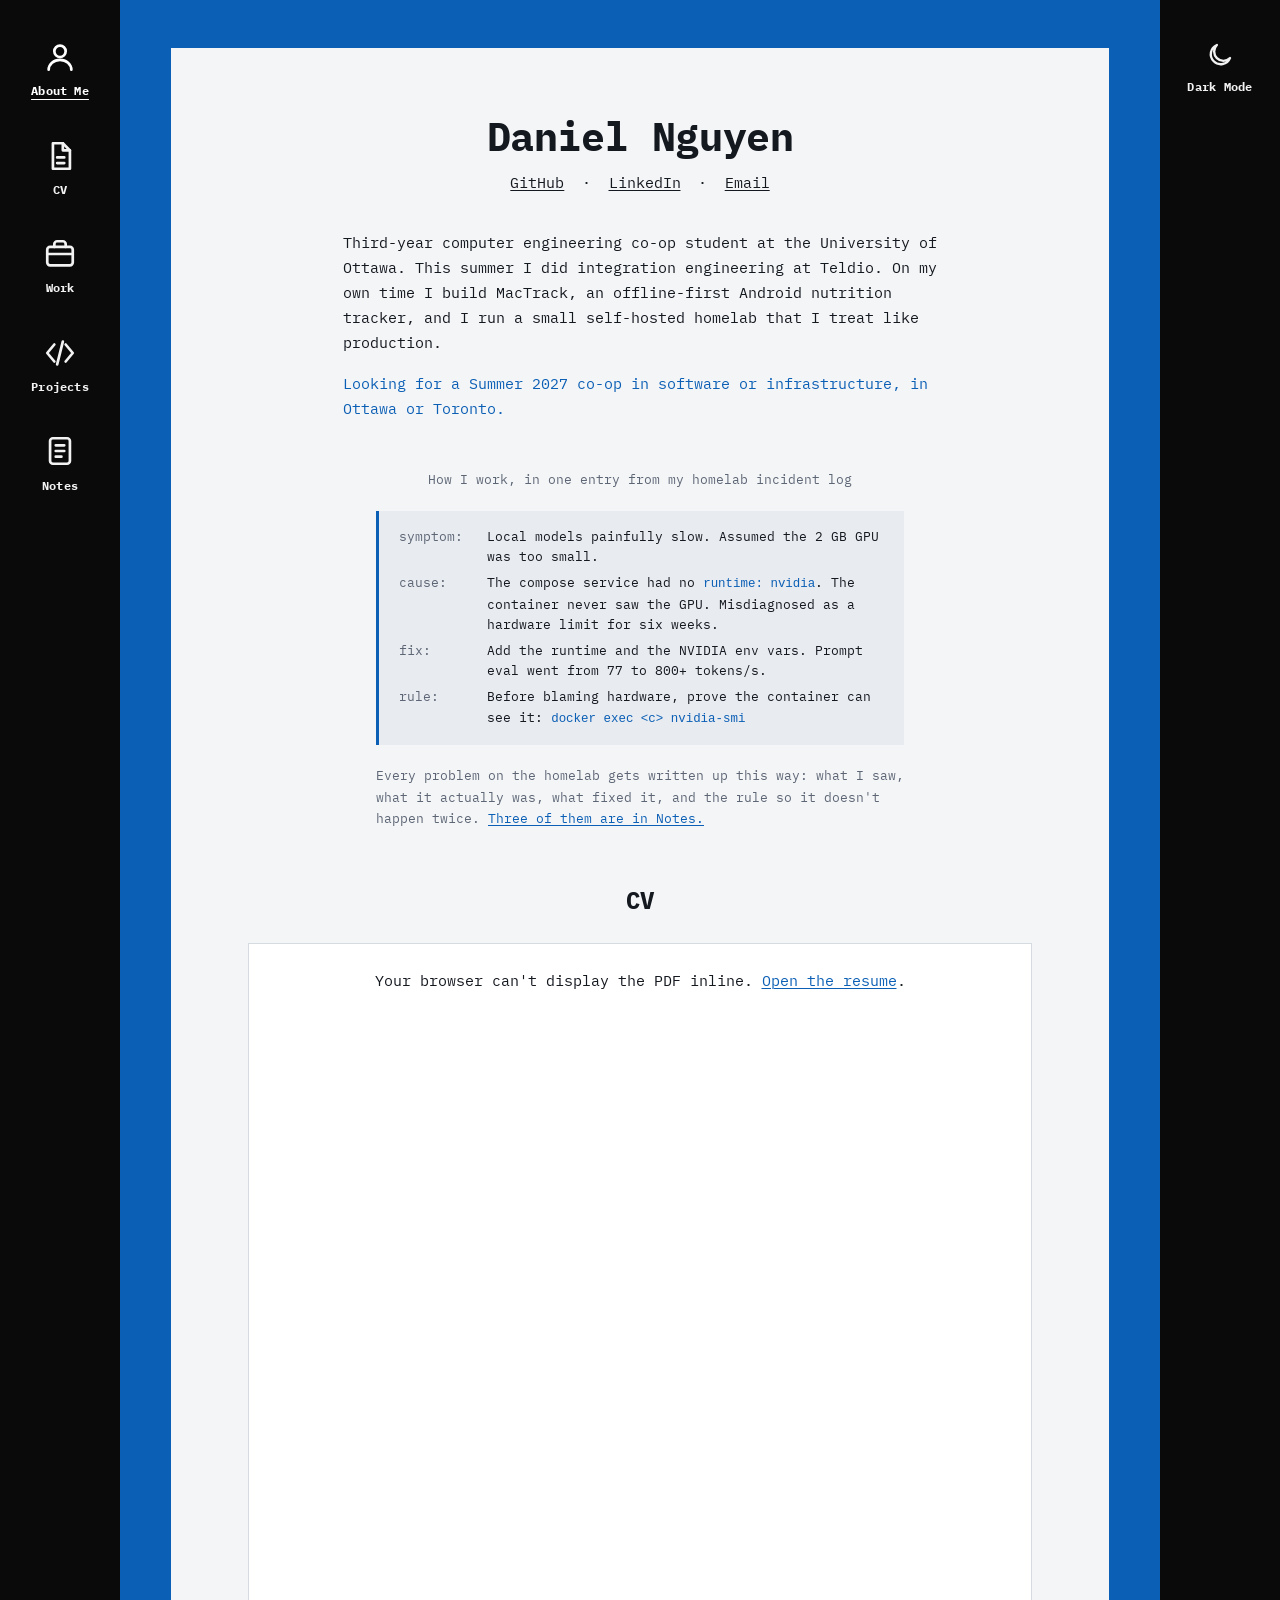
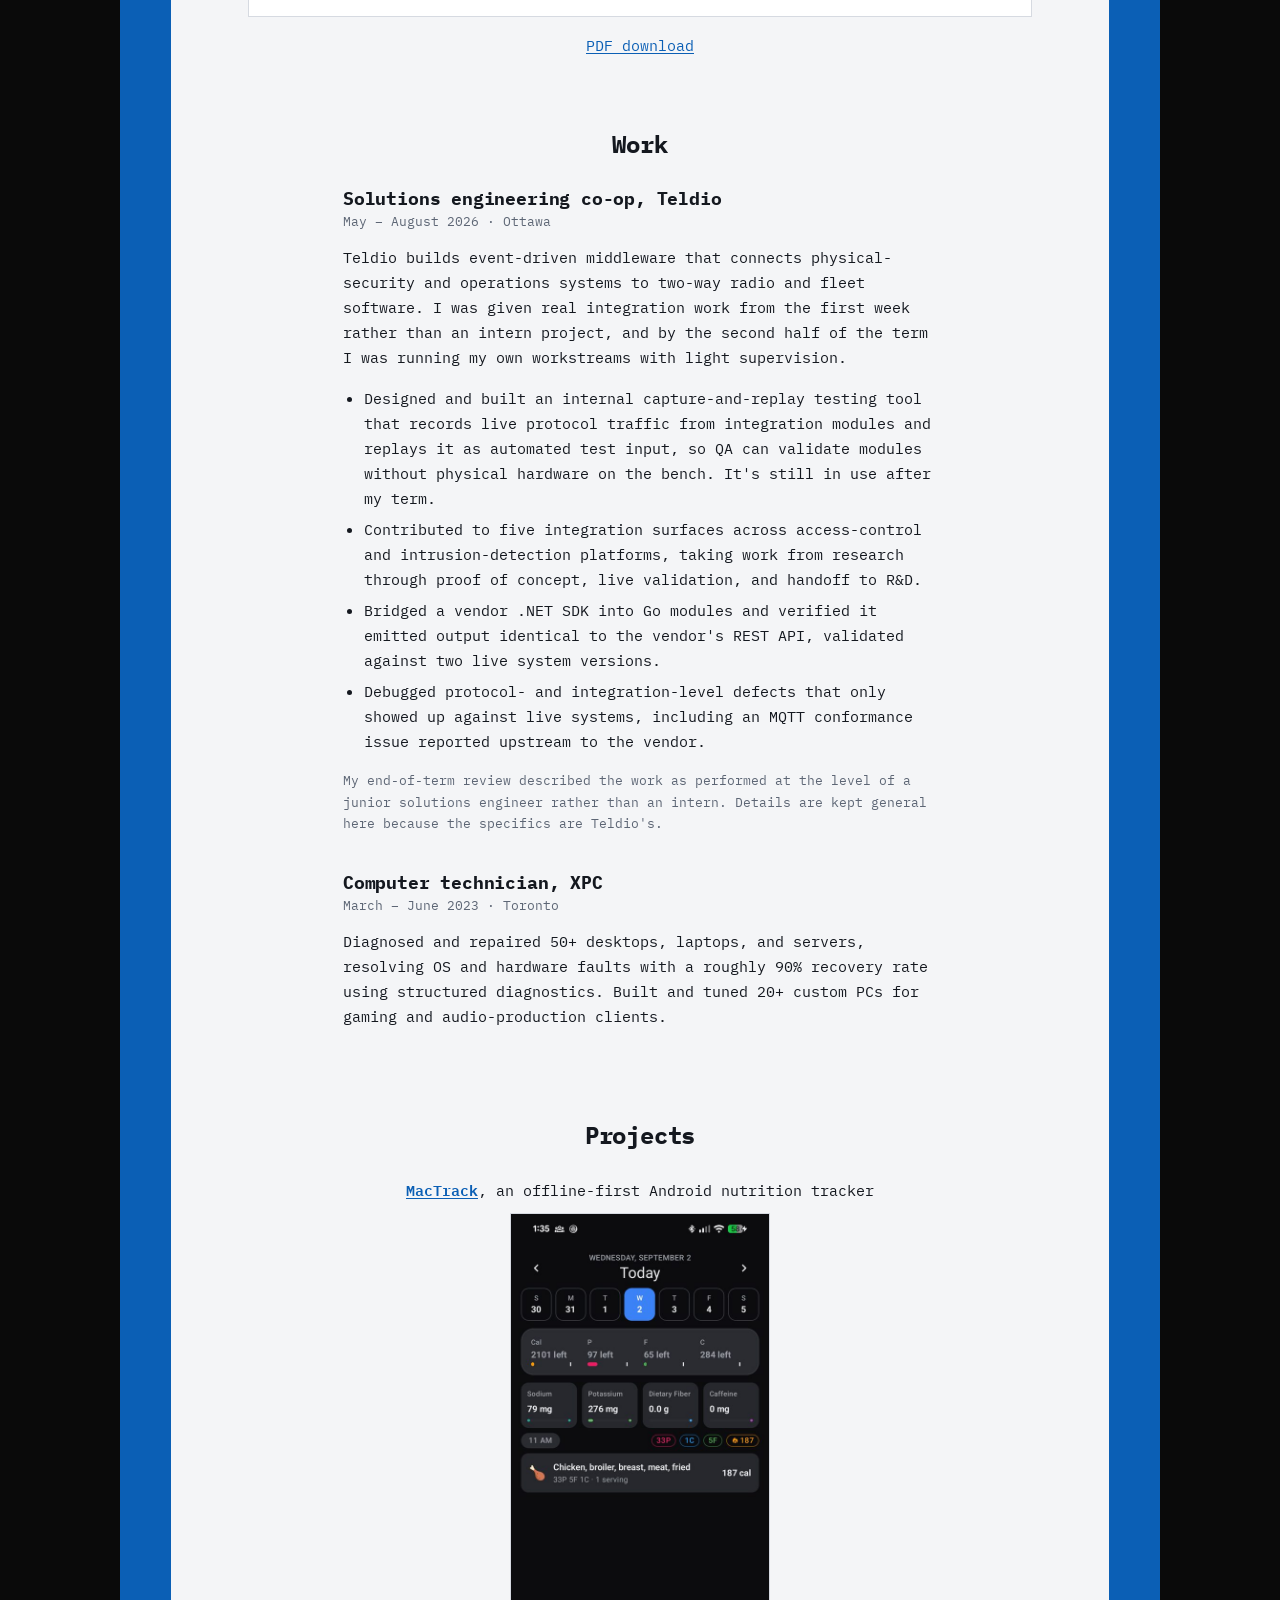
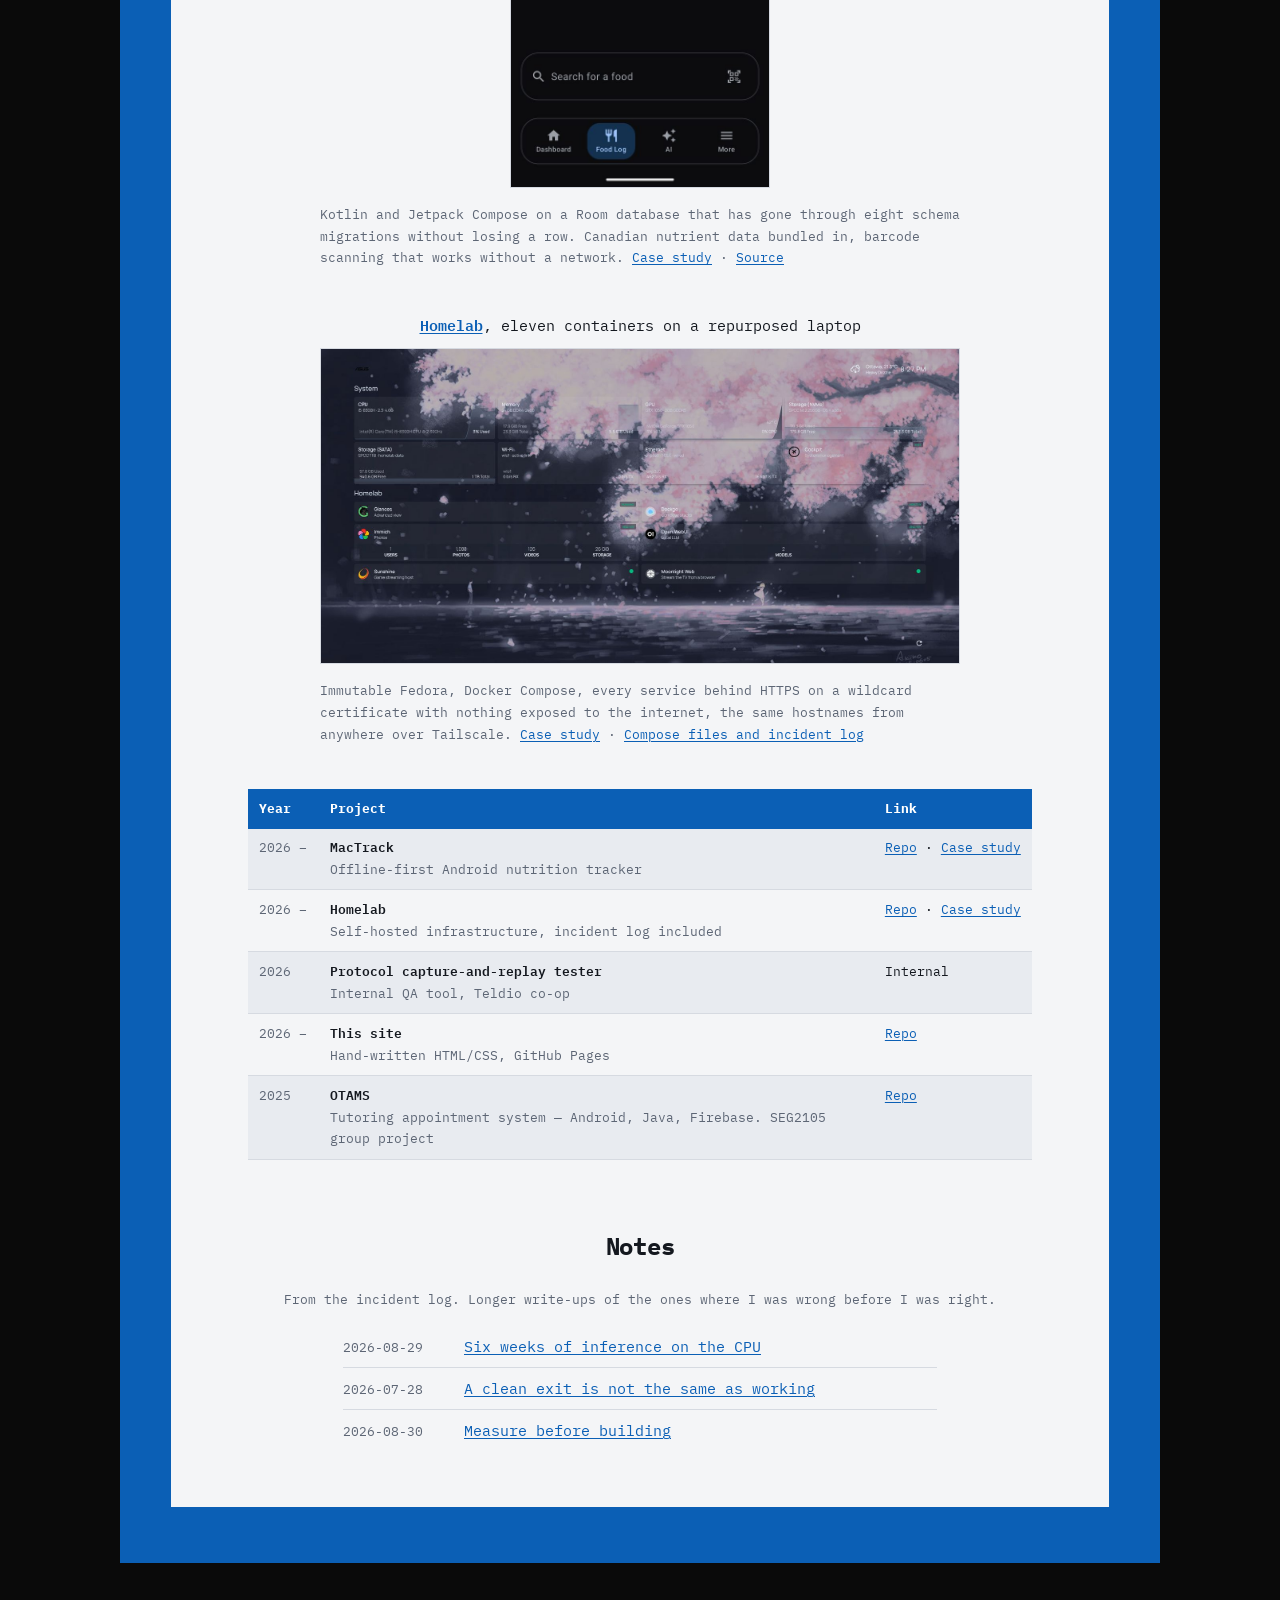
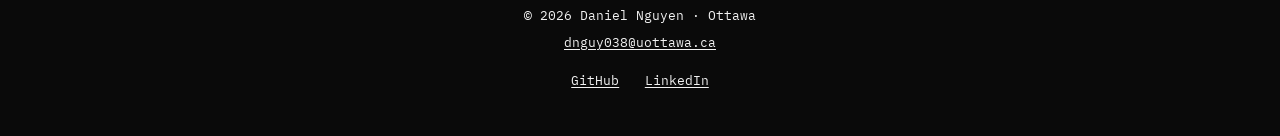
==== index.html @ 8d7d4f4d "Homelab screenshots: Glances, Moonlight Web, Open WebUI" ====
<!doctype html>
<html lang="en">
<head>
  <meta charset="utf-8">
  <meta name="viewport" content="width=device-width, initial-scale=1">
  <title>Daniel Nguyen</title>
  <meta name="description" content="Third-year computer engineering co-op student at the University of Ottawa. Integration engineering at Teldio, an offline-first Android app, and a homelab run like production.">
  <link rel="preconnect" href="https://fonts.googleapis.com">
  <link rel="preconnect" href="https://fonts.gstatic.com" crossorigin>
  <link href="https://fonts.googleapis.com/css2?family=IBM+Plex+Mono:wght@400;500;600;700&display=swap" rel="stylesheet">
  <script>(function(){try{var t=localStorage.getItem('theme');if(t)document.documentElement.setAttribute('data-theme',t);}catch(e){}})();</script>
  <link rel="icon" href="assets/favicon.svg" type="image/svg+xml">
  <link rel="stylesheet" href="assets/style.css">
</head>
<body>
<div class="shell">
  <aside class="side left">
    <div class="side-stick">
    <nav class="side-nav" aria-label="Primary">
      <a href="#top" aria-current="page"><svg viewBox="0 0 24 24" aria-hidden="true"><circle cx="12" cy="8" r="4"/><path d="M4 21c0-4 3.6-7 8-7s8 3 8 7"/></svg>About Me</a>
      <a href="#cv"><svg viewBox="0 0 24 24" aria-hidden="true"><path d="M7 3h7l5 5v13H7z"/><path d="M14 3v5h5"/><path d="M10 13h5M10 17h5"/></svg>CV</a>
      <a href="#work"><svg viewBox="0 0 24 24" aria-hidden="true"><rect x="3" y="7" width="18" height="13" rx="2"/><path d="M8 7V5a2 2 0 0 1 2-2h4a2 2 0 0 1 2 2v2"/><path d="M3 12h18"/></svg>Work</a>
      <a href="#projects"><svg viewBox="0 0 24 24" aria-hidden="true"><path d="M8 6 3 12l5 6"/><path d="m16 6 5 6-5 6"/><path d="M14 4l-4 16"/></svg>Projects</a>
      <a href="#notes"><svg viewBox="0 0 24 24" aria-hidden="true"><rect x="5" y="3" width="14" height="18" rx="2"/><path d="M9 8h6M9 12h6M9 16h4"/></svg>Notes</a>
    </nav>
    <button class="theme-toggle" type="button" aria-label="Toggle light or dark theme"><span class="when-light"><svg viewBox="0 0 24 24" aria-hidden="true"><path d="M20 14.5A8 8 0 1 1 9.5 4a6.5 6.5 0 0 0 10.5 10.5z"/></svg>Dark Mode</span><span class="when-dark"><svg viewBox="0 0 24 24" aria-hidden="true"><circle cx="12" cy="12" r="4"/><path d="M12 2v2M12 20v2M4.9 4.9l1.4 1.4M17.7 17.7l1.4 1.4M2 12h2M20 12h2M4.9 19.1l1.4-1.4M17.7 6.3l1.4-1.4"/></svg>Light Mode</span></button>
    </div>
  </aside>
  <div class="card-col">
    <main class="card">
      <section class="intro" id="top">
        <h1>Daniel Nguyen</h1>
        <p class="icons">
          <a href="https://github.com/Diraclol">GitHub</a> ·
          <a href="https://www.linkedin.com/in/junguyen21">LinkedIn</a> ·
          <a href="mailto:dnguy038@uottawa.ca">Email</a>
        </p>
        <p class="lede">Third-year computer engineering co-op student at the University of Ottawa. This summer I did integration engineering at Teldio. On my own time I build MacTrack, an offline-first Android nutrition tracker, and I run a small self-hosted homelab that I treat like production.</p>
        <p class="seeking">Looking for a Summer 2027 co-op in software or infrastructure, in Ottawa or Toronto.</p>
      </section>

      <section class="how-i-work" aria-labelledby="hiw">
        <p class="kicker" id="hiw">How I work, in one entry from my homelab incident log</p>
        <div class="record">
          <dl>
            <dt>symptom</dt>
            <dd>Local models painfully slow. Assumed the 2 GB GPU was too small.</dd>
            <dt>cause</dt>
            <dd>The compose service had no <code>runtime: nvidia</code>. The container never saw the GPU. Misdiagnosed as a hardware limit for six weeks.</dd>
            <dt>fix</dt>
            <dd>Add the runtime and the NVIDIA env vars. Prompt eval went from 77 to 800+ tokens/s.</dd>
            <dt>rule</dt>
            <dd>Before blaming hardware, prove the container can see it: <code>docker exec &lt;c&gt; nvidia-smi</code></dd>
          </dl>
        </div>
        <p class="record-caption">Every problem on the homelab gets written up this way: what I saw, what it actually was, what fixed it, and the rule so it doesn't happen twice. <a href="#notes">Three of them are in Notes.</a></p>
      </section>

      <section class="section" id="cv">
        <h2>CV</h2>
        <div class="cv-embed">
          <object data="assets/DanielNguyenResume.pdf#toolbar=0&amp;navpanes=0&amp;pagemode=none&amp;view=FitH" type="application/pdf">
            <p style="padding:1.5rem;text-align:center">Your browser can't display the PDF inline. <a href="assets/DanielNguyenResume.pdf">Open the resume</a>.</p>
          </object>
        </div>
        <p class="cv-download"><a href="assets/DanielNguyenResume.pdf" download>PDF download</a></p>
      </section>

      <section class="section" id="work">
        <h2>Work</h2>

        <article class="entry">
          <h3>Solutions engineering co-op, Teldio</h3>
          <p class="meta">May – August 2026 · Ottawa</p>
          <p>Teldio builds event-driven middleware that connects physical-security and operations systems to two-way radio and fleet software. I was given real integration work from the first week rather than an intern project, and by the second half of the term I was running my own workstreams with light supervision.</p>
          <ul>
            <li>Designed and built an internal capture-and-replay testing tool that records live protocol traffic from integration modules and replays it as automated test input, so QA can validate modules without physical hardware on the bench. It's still in use after my term.</li>
            <li>Contributed to five integration surfaces across access-control and intrusion-detection platforms, taking work from research through proof of concept, live validation, and handoff to R&amp;D.</li>
            <li>Bridged a vendor .NET SDK into Go modules and verified it emitted output identical to the vendor's REST API, validated against two live system versions.</li>
            <li>Debugged protocol- and integration-level defects that only showed up against live systems, including an MQTT conformance issue reported upstream to the vendor.</li>
          </ul>
          <p class="aside">My end-of-term review described the work as performed at the level of a junior solutions engineer rather than an intern. Details are kept general here because the specifics are Teldio's.</p>
        </article>

        <article class="entry">
          <h3>Computer technician, XPC</h3>
          <p class="meta">March – June 2023 · Toronto</p>
          <p>Diagnosed and repaired 50+ desktops, laptops, and servers, resolving OS and hardware faults with a roughly 90% recovery rate using structured diagnostics. Built and tuned 20+ custom PCs for gaming and audio-production clients.</p>
        </article>
      </section>

      <section class="section" id="projects">
        <h2>Projects</h2>

        <div class="showcase">
          <p class="cap"><a href="mactrack.html">MacTrack</a>, an offline-first Android nutrition tracker</p>
          <img src="assets/img/mactrack-foodlog.jpg" width="540" height="1200" style="max-width:260px" alt="MacTrack food log screen showing the week strip, remaining macros, and a logged chicken entry">
          <p class="blurb">Kotlin and Jetpack Compose on a Room database that has gone through eight schema migrations without losing a row. Canadian nutrient data bundled in, barcode scanning that works without a network. <a href="mactrack.html">Case study</a> · <a href="https://github.com/Diraclol/MacTrack">Source</a></p>
        </div>

        <div class="showcase">
          <p class="cap"><a href="homelab.html">Homelab</a>, eleven containers on a repurposed laptop</p>
          <img src="assets/img/homelab-dashboard.jpg" width="1600" height="789" alt="Homelab dashboard showing CPU, memory, GPU and storage panels above the running services">
          <p class="blurb">Immutable Fedora, Docker Compose, every service behind HTTPS on a wildcard certificate with nothing exposed to the internet, the same hostnames from anywhere over Tailscale. <a href="homelab.html">Case study</a> · <a href="https://github.com/Diraclol/Homelab">Compose files and incident log</a></p>
        </div>

        <table class="all-projects">
          <thead><tr><th>Year</th><th>Project</th><th>Link</th></tr></thead>
          <tbody>
            <tr><td>2026 –</td><td><strong>MacTrack</strong> Offline-first Android nutrition tracker</td><td><a href="https://github.com/Diraclol/MacTrack">Repo</a> · <a href="mactrack.html">Case study</a></td></tr>
            <tr><td>2026 –</td><td><strong>Homelab</strong> Self-hosted infrastructure, incident log included</td><td><a href="https://github.com/Diraclol/Homelab">Repo</a> · <a href="homelab.html">Case study</a></td></tr>
            <tr><td>2026</td><td><strong>Protocol capture-and-replay tester</strong> Internal QA tool, Teldio co-op</td><td>Internal</td></tr>
            <tr><td>2026 –</td><td><strong>This site</strong> Hand-written HTML/CSS, GitHub Pages</td><td><a href="https://github.com/Diraclol/Diraclol.github.io">Repo</a></td></tr>
            <tr><td>2025</td><td><strong>OTAMS</strong> Tutoring appointment system — Android, Java, Firebase. SEG2105 group project</td><td><a href="https://github.com/uOttawaSEG/project-group-33">Repo</a></td></tr>
          </tbody>
        </table>
      </section>

      <section class="section" id="notes">
        <h2>Notes</h2>
        <p class="center">From the incident log. Longer write-ups of the ones where I was wrong before I was right.</p>
        <ul class="list">
          <li><span class="when">2026-08-29</span> <a href="notes.html#gpu">Six weeks of inference on the CPU</a></li>
          <li><span class="when">2026-07-28</span> <a href="notes.html#exit-zero">A clean exit is not the same as working</a></li>
          <li><span class="when">2026-08-30</span> <a href="notes.html#measure">Measure before building</a></li>
        </ul>
      </section>

    </main>
  </div>
  <aside class="side right">
    <div class="side-stick">
    <button class="theme-toggle" type="button" aria-label="Toggle light or dark theme"><span class="when-light"><svg viewBox="0 0 24 24" aria-hidden="true"><path d="M20 14.5A8 8 0 1 1 9.5 4a6.5 6.5 0 0 0 10.5 10.5z"/></svg>Dark Mode</span><span class="when-dark"><svg viewBox="0 0 24 24" aria-hidden="true"><circle cx="12" cy="12" r="4"/><path d="M12 2v2M12 20v2M4.9 4.9l1.4 1.4M17.7 17.7l1.4 1.4M2 12h2M20 12h2M4.9 19.1l1.4-1.4M17.7 6.3l1.4-1.4"/></svg>Light Mode</span></button>
    </div>
  </aside>
  <footer class="site-footer">
    <div>© 2026 Daniel Nguyen · Ottawa</div>
    <div><a href="mailto:dnguy038@uottawa.ca">dnguy038@uottawa.ca</a></div>
    <div class="icons">
      <a href="https://github.com/Diraclol">GitHub</a>
      <a href="https://www.linkedin.com/in/junguyen21">LinkedIn</a>
    </div>
  </footer>
</div>
<script src="assets/theme.js"></script>
</body>
</html>
---- assets/style.css ----
/* ------------------------------------------------------------------
   danielnguyen — portfolio
   Look: a light content card on a bold page colour, black sidebars,
   monospace type throughout, centered section headings.
   Tokens first. Change --frame to recolour the whole page.
   ------------------------------------------------------------------ */

:root {
  --frame: #0b5fb5;          /* the page colour behind the card (MacTrack cobalt) */
  --side: #0a0a0a;           /* sidebars + footer */
  --side-ink: #f2f2f2;
  --paper: #f4f5f7;          /* the card */
  --ink: #14181f;
  --muted: #5d6675;
  --rule: #d6dae1;
  --well: #e8ebf0;
  --link: #0b5fb5;
  --link-ink: #08488a;
  --ok: #1e9a5f;

  --mono: "IBM Plex Mono", ui-monospace, "SF Mono", Menlo, Consolas, monospace;

  --t-0: 0.95rem;            /* 15.2px body — mono reads best a touch smaller */
  --t-1: 1.15rem;
  --t-2: 1.5rem;
  --t-3: 1.95rem;
  --t-4: 2.5rem;
  --t-s: 0.82rem;

  --measure: 66ch;
  --side-w: 7.5rem;
  --card-w: 64rem;
}

:root[data-theme="dark"] {
  --paper: #13171e;
  --ink: #e7eaf0;
  --muted: #98a2b3;
  --rule: #2a313d;
  --well: #1b2029;
  --link: #7fb8f0;
  --link-ink: #a9d0f7;
  --frame: #083f78;
}

@media (prefers-color-scheme: dark) {
  :root:not([data-theme="light"]) {
    --paper: #13171e;
    --ink: #e7eaf0;
    --muted: #98a2b3;
    --rule: #2a313d;
    --well: #1b2029;
    --link: #7fb8f0;
    --link-ink: #a9d0f7;
    --frame: #083f78;
  }
}

/* ---- base ---------------------------------------------------------- */

*, *::before, *::after { box-sizing: border-box; }

html { -webkit-text-size-adjust: 100%; }

body {
  margin: 0;
  background: var(--frame);
  color: var(--ink);
  font-family: var(--mono);
  font-size: var(--t-0);
  line-height: 1.65;
  font-feature-settings: "kern" 1, "liga" 0;
}

img { display: block; max-width: 100%; height: auto; }

a { color: var(--link); text-decoration: underline; text-decoration-thickness: 1px; text-underline-offset: 0.16em; }
a:hover { color: var(--link-ink); }

:focus-visible { outline: 2px solid var(--link); outline-offset: 3px; }

h1, h2, h3 { font-weight: 700; line-height: 1.2; letter-spacing: -0.01em; margin: 0; }
h1 { font-size: var(--t-4); }
h2 { font-size: var(--t-2); text-align: center; }
h3 { font-size: var(--t-1); }

p, ul, ol { margin: 0 0 1rem; }
ul, ol { padding-left: 1.3rem; }
li + li { margin-top: 0.35rem; }

code { background: var(--well); padding: 0.05em 0.3em; border-radius: 3px; font-size: 0.95em; }
strong { font-weight: 600; }
small { font-size: var(--t-s); }
.muted { color: var(--muted); }

/* ---- shell: sidebar | card | sidebar ------------------------------- */

.shell {
  display: grid;
  grid-template-columns: var(--side-w) minmax(0, 1fr) var(--side-w);
  min-height: 100vh;
}

.side {
  background: var(--side);
  color: var(--side-ink);
  min-width: 0;
}

.side-stick {
  position: sticky;
  top: 0;
  display: flex;
  flex-direction: column;
  align-items: center;
  padding: 2.5rem 0.5rem;
  gap: 2.4rem;
}

.side-nav { display: flex; flex-direction: column; align-items: center; gap: 2.4rem; }

.side-nav a {
  color: var(--side-ink);
  text-decoration: none;
  display: flex;
  flex-direction: column;
  align-items: center;
  gap: 0.45rem;
  font-size: 0.72rem;
  font-weight: 700;
  letter-spacing: 0.02em;
}

.side-nav a svg { width: 34px; height: 34px; stroke: currentColor; fill: none; stroke-width: 1.9; stroke-linecap: round; stroke-linejoin: round; }
.side-nav a:hover, .side-nav a[aria-current="page"] { color: #fff; text-decoration: underline; text-underline-offset: 0.35em; }

.theme-toggle {
  font: inherit;
  font-size: 0.72rem;
  font-weight: 700;
  letter-spacing: 0.02em;
  color: var(--side-ink);
  background: none;
  border: 0;
  padding: 0;
  cursor: pointer;
  display: flex;
  flex-direction: column;
  align-items: center;
  gap: 0.45rem;
}
.theme-toggle svg { width: 30px; height: 30px; stroke: currentColor; fill: none; stroke-width: 1.9; stroke-linecap: round; stroke-linejoin: round; }
.theme-toggle:hover { color: #fff; }
.theme-toggle .when-light { display: flex; flex-direction: column; align-items: center; gap: 0.45rem; }
.theme-toggle .when-dark { display: none; }
:root[data-theme="dark"] .theme-toggle .when-light { display: none; }
:root[data-theme="dark"] .theme-toggle .when-dark { display: flex; flex-direction: column; align-items: center; gap: 0.45rem; }
@media (prefers-color-scheme: dark) {
  :root:not([data-theme="light"]) .theme-toggle .when-light { display: none; }
  :root:not([data-theme="light"]) .theme-toggle .when-dark { display: flex; flex-direction: column; align-items: center; gap: 0.45rem; }
}

.card-col { padding: 3rem clamp(1rem, 4vw, 3.5rem) 3.5rem; }

.card {
  background: var(--paper);
  max-width: var(--card-w);
  margin: 0 auto;
  padding: clamp(2rem, 5vw, 4rem) clamp(1.25rem, 6vw, 5rem) 3.5rem;
}

.site-footer {
  grid-column: 1 / -1;
  background: var(--side);
  color: var(--side-ink);
  text-align: center;
  padding: 2.5rem 1rem 2.75rem;
  font-size: var(--t-s);
  line-height: 2;
}
.site-footer a { color: var(--side-ink); }
.site-footer .icons { display: flex; justify-content: center; gap: 1.6rem; margin-top: 0.75rem; }
.site-footer .icons svg { width: 26px; height: 26px; stroke: currentColor; fill: none; stroke-width: 1.8; stroke-linecap: round; stroke-linejoin: round; }

/* ---- intro ---------------------------------------------------------- */

.intro { text-align: center; padding-bottom: 1rem; }
.intro h1 { margin-bottom: 0.6rem; }
.intro .icons { display: flex; justify-content: center; gap: 1.1rem; margin: 0 0 2.2rem; }
.intro .icons a { color: var(--ink); }
.intro .icons svg { width: 26px; height: 26px; stroke: currentColor; fill: none; stroke-width: 1.9; stroke-linecap: round; stroke-linejoin: round; }
.intro .lede { text-align: left; max-width: var(--measure); margin: 0 auto 1rem; }
.intro .seeking { text-align: left; max-width: var(--measure); margin: 0 auto; color: var(--link); }

/* ---- sections ------------------------------------------------------- */

.section { padding-top: 3.5rem; }
.section > h2 { margin-bottom: 1.75rem; }
.section > p.center { text-align: center; color: var(--muted); font-size: var(--t-s); }

.entry { max-width: var(--measure); margin: 0 auto 2.25rem; }
.entry h3 { margin-bottom: 0.15rem; }
.entry .meta { color: var(--muted); font-size: var(--t-s); margin-bottom: 0.75rem; }
.entry .aside { color: var(--muted); font-size: var(--t-s); }
.entry p:last-child, .entry ul:last-child { margin-bottom: 0; }

/* the incident record — the one signature element, kept */
.record {
  background: var(--well);
  border-left: 3px solid var(--frame);
  padding: 1rem 1.25rem;
  margin: 1.25rem auto;
  max-width: var(--measure);
  font-size: var(--t-s);
  line-height: 1.55;
}
.record dl { margin: 0; display: grid; grid-template-columns: 5.5em 1fr; gap: 0.35rem 1rem; }
.record dt { color: var(--muted); }
.record dt::after { content: ":"; }
.record dd { margin: 0; white-space: pre-wrap; }
.record dd code { background: none; padding: 0; color: var(--link); }
.record-caption { color: var(--muted); font-size: var(--t-s); max-width: var(--measure); margin: 0.75rem auto 0; }
.how-i-work { padding-top: 2rem; }
.how-i-work .kicker { text-align: center; color: var(--muted); font-size: var(--t-s); margin-bottom: 0.75rem; }

/* resume embed */
.cv-embed { max-width: 52rem; margin: 0 auto 1rem; border: 1px solid var(--rule); background: #fff; }
.cv-embed object { display: block; width: 100%; height: 42rem; }
.cv-download { text-align: center; }

/* project showcase: image centered, caption above */
.showcase { text-align: center; max-width: 40rem; margin: 0 auto 2.75rem; }
.showcase .cap { margin-bottom: 0.6rem; }
.showcase .cap a { font-weight: 600; }
.showcase img { margin: 0 auto; border: 1px solid var(--rule); }
.showcase .blurb { text-align: left; margin: 1rem auto 0; color: var(--muted); font-size: var(--t-s); }
.showcase .blurb a { color: var(--link); }

/* tables */
table { border-collapse: collapse; width: 100%; font-size: var(--t-s); margin: 0 auto 1rem; }
th { background: var(--frame); color: #fff; text-align: left; padding: 0.55rem 0.7rem; font-weight: 700; }
td { padding: 0.55rem 0.7rem; border-bottom: 1px solid var(--rule); vertical-align: top; }
tbody tr:nth-child(odd) td { background: var(--well); }
.all-projects { max-width: 54rem; }
.all-projects td:first-child { white-space: nowrap; color: var(--muted); }
.all-projects td:nth-child(2) strong { display: block; font-weight: 600; color: var(--ink); }
.all-projects td:nth-child(2) { color: var(--muted); }
.all-projects td:last-child { white-space: nowrap; }

.list { list-style: none; padding: 0; margin: 0 auto; max-width: var(--measure); }
.list li { padding: 0.5rem 0; border-top: 1px solid var(--rule); margin: 0; }
.list li:first-child { border-top: 0; }
.list .when { display: inline-block; min-width: 7rem; color: var(--muted); font-size: var(--t-s); }

/* ---- article pages (case studies, notes) ---------------------------- */

.article-header { text-align: center; padding-bottom: 1rem; }
.article-header .when { color: var(--muted); font-size: var(--t-s); }
.article-header h1 { font-size: var(--t-3); margin: 0.25rem 0 0.75rem; }
.article-header .lede { text-align: left; max-width: var(--measure); margin: 0 auto 0.75rem; }
.article-header .facts { text-align: left; max-width: var(--measure); margin: 0 auto; color: var(--muted); font-size: var(--t-s); }

.article-body > h2 { margin: 2.75rem 0 1rem; }
.article-body > h2 > span:first-child { display: block; font-size: var(--t-s); font-weight: 500; color: var(--muted); letter-spacing: 0; }
.article-body > p, .article-body > ul, .article-body > ol, .article-body > h3 { max-width: var(--measure); margin-left: auto; margin-right: auto; }
.article-body > h3 { margin-top: 1.5rem; margin-bottom: 0.5rem; }
.article-body figure { margin: 1.5rem auto; max-width: 54rem; }
.article-body figcaption { color: var(--muted); font-size: var(--t-s); margin-top: 0.6rem; text-align: center; }
.article-body table { max-width: 54rem; }
.figure-frame { border: 1px solid var(--rule); background: #0b0e14; }

.shots { display: grid; grid-template-columns: repeat(auto-fit, minmax(150px, 1fr)); gap: 1rem; margin: 1.5rem auto 0.5rem; max-width: 54rem; }
.shots figure { margin: 0; }
.shots img { border: 1px solid var(--rule); border-radius: 6px; }
.shots figcaption { margin-top: 0.4rem; }

.note { max-width: var(--measure); margin: 0 auto; padding: 2.5rem 0; border-top: 1px solid var(--rule); }
.note:first-of-type { border-top: 0; padding-top: 1rem; }
.note .when { color: var(--muted); font-size: var(--t-s); }
.note h2 { text-align: left; font-size: var(--t-2); margin: 0.2rem 0 1rem; }
.note .record { margin-left: 0; }

.status { display: inline-block; width: 0.55em; height: 0.55em; border-radius: 50%; background: var(--ok); margin-right: 0.5em; }

/* ---- responsive ----------------------------------------------------- */

@media (max-width: 900px) {
  .shell { grid-template-columns: minmax(0, 1fr); }
  .side-stick {
    position: static;
    flex-direction: row;
    flex-wrap: wrap;
    justify-content: center;
    padding: 0.8rem 0.6rem;
    gap: 0.8rem 1.1rem;
  }
  .side-nav { flex-direction: row; flex-wrap: wrap; justify-content: center; gap: 0.8rem 1.1rem; }
  .side-nav a { font-size: 0.65rem; gap: 0.3rem; }
  .side-nav a svg { width: 26px; height: 26px; }
  .side.right { display: none; }
  .side.left .theme-toggle { display: flex; }
  .card-col { padding: 1rem 0.75rem 1.5rem; min-width: 0; }
  .card { padding: 1.75rem 1rem 2.25rem; min-width: 0; overflow-wrap: anywhere; }
  .cv-embed, .all-projects { overflow-x: auto; }
  .all-projects td:last-child { white-space: normal; }
  .cv-embed object { height: 28rem; }
  .record dl { grid-template-columns: 1fr; gap: 0.1rem; }
  .record dt { margin-top: 0.5rem; }
  .record dt:first-child { margin-top: 0; }
  .list .when { display: block; min-width: 0; }
}

@media (min-width: 901px) {
  .side.left .theme-toggle { display: none; }
}

@media (prefers-reduced-motion: reduce) { * { scroll-behavior: auto !important; } }

@media print {
  body { background: #fff; }
  .side, .site-footer, .cv-embed { display: none; }
  .card { max-width: none; padding: 0; }
  a { color: inherit; text-decoration: none; }
}
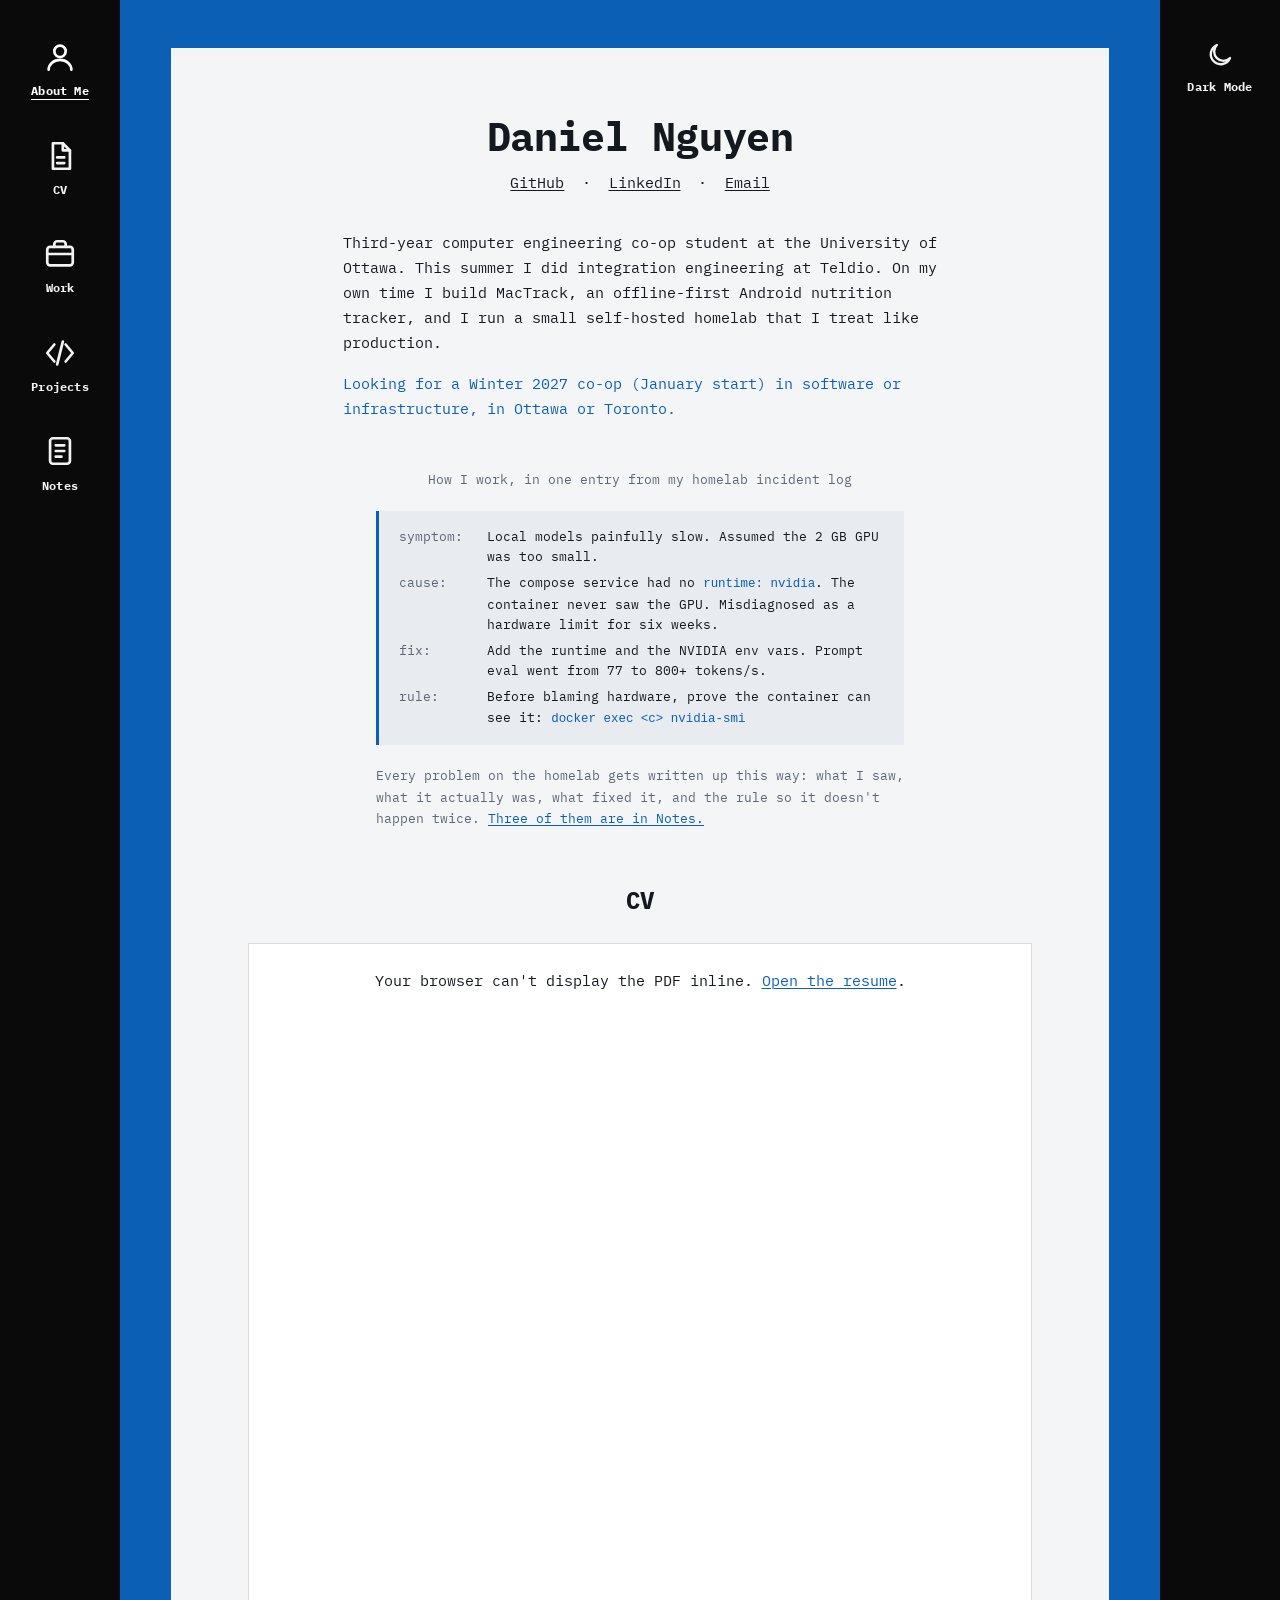
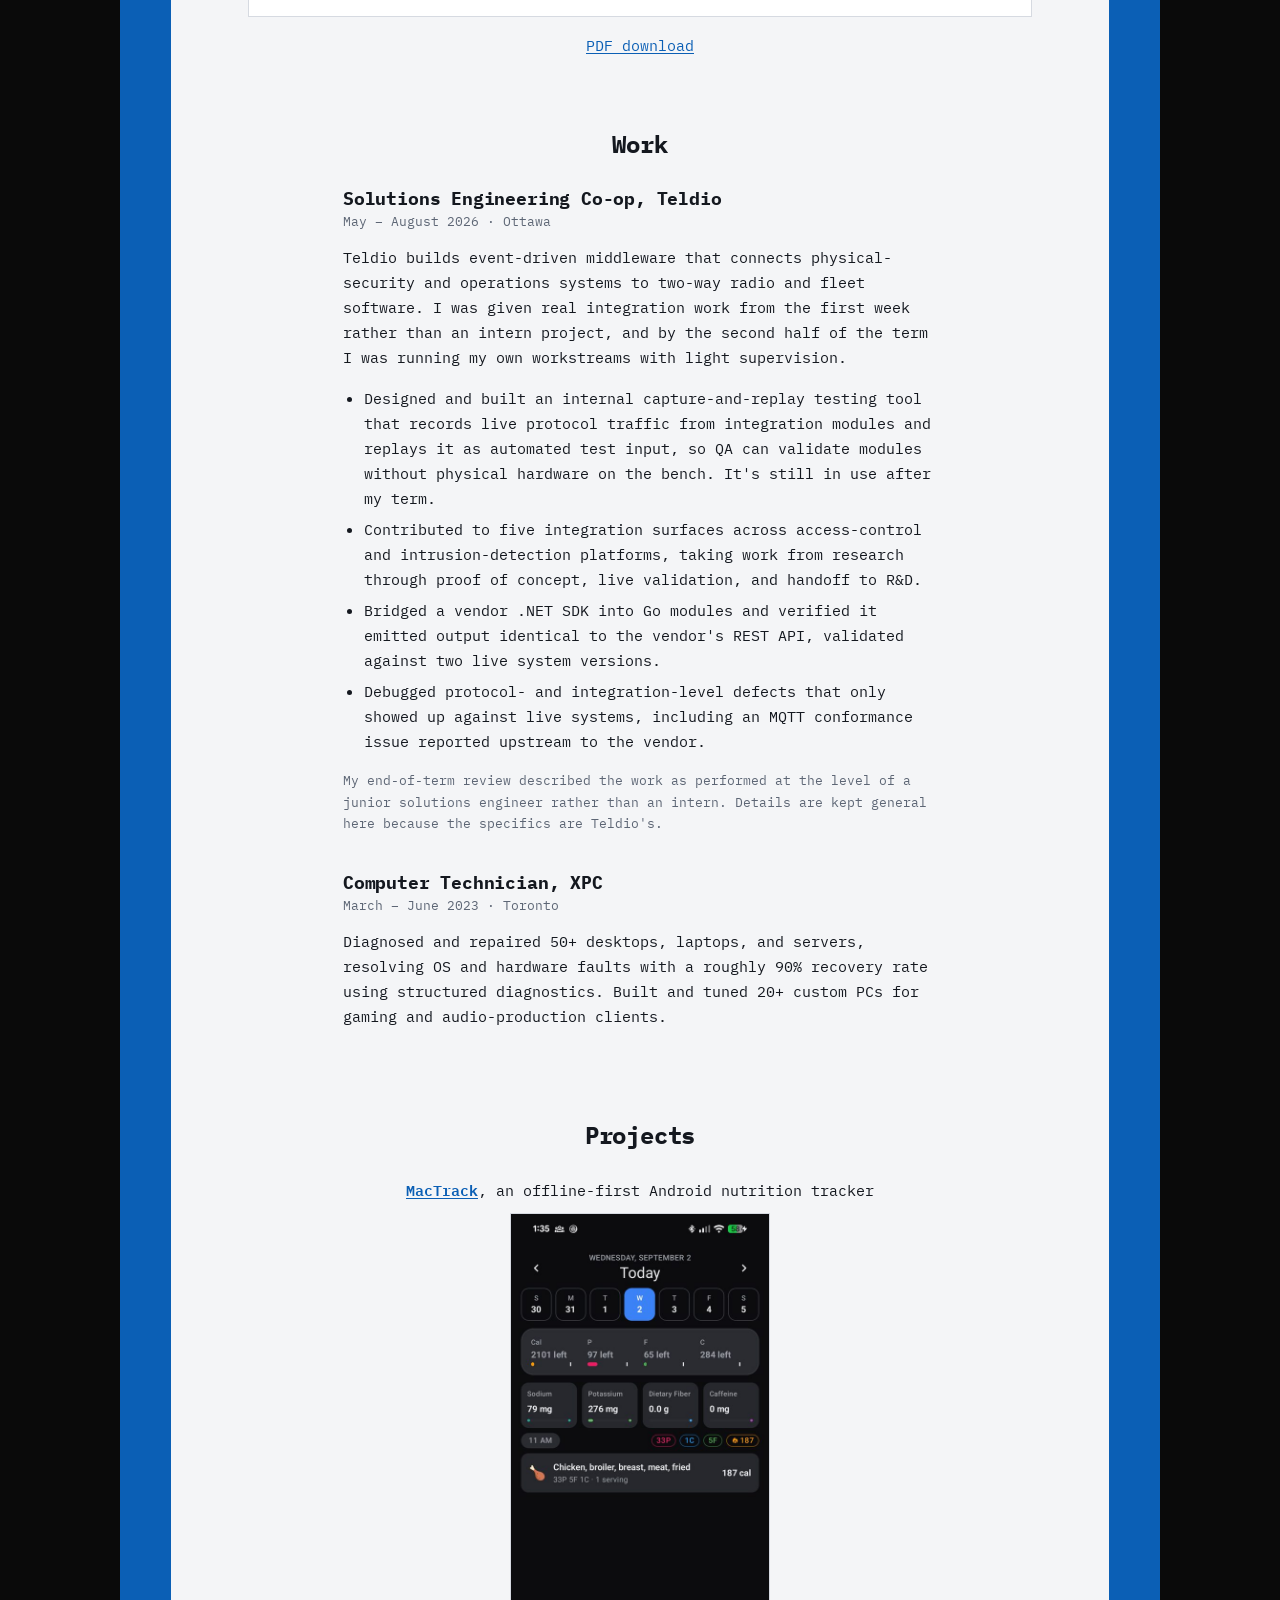
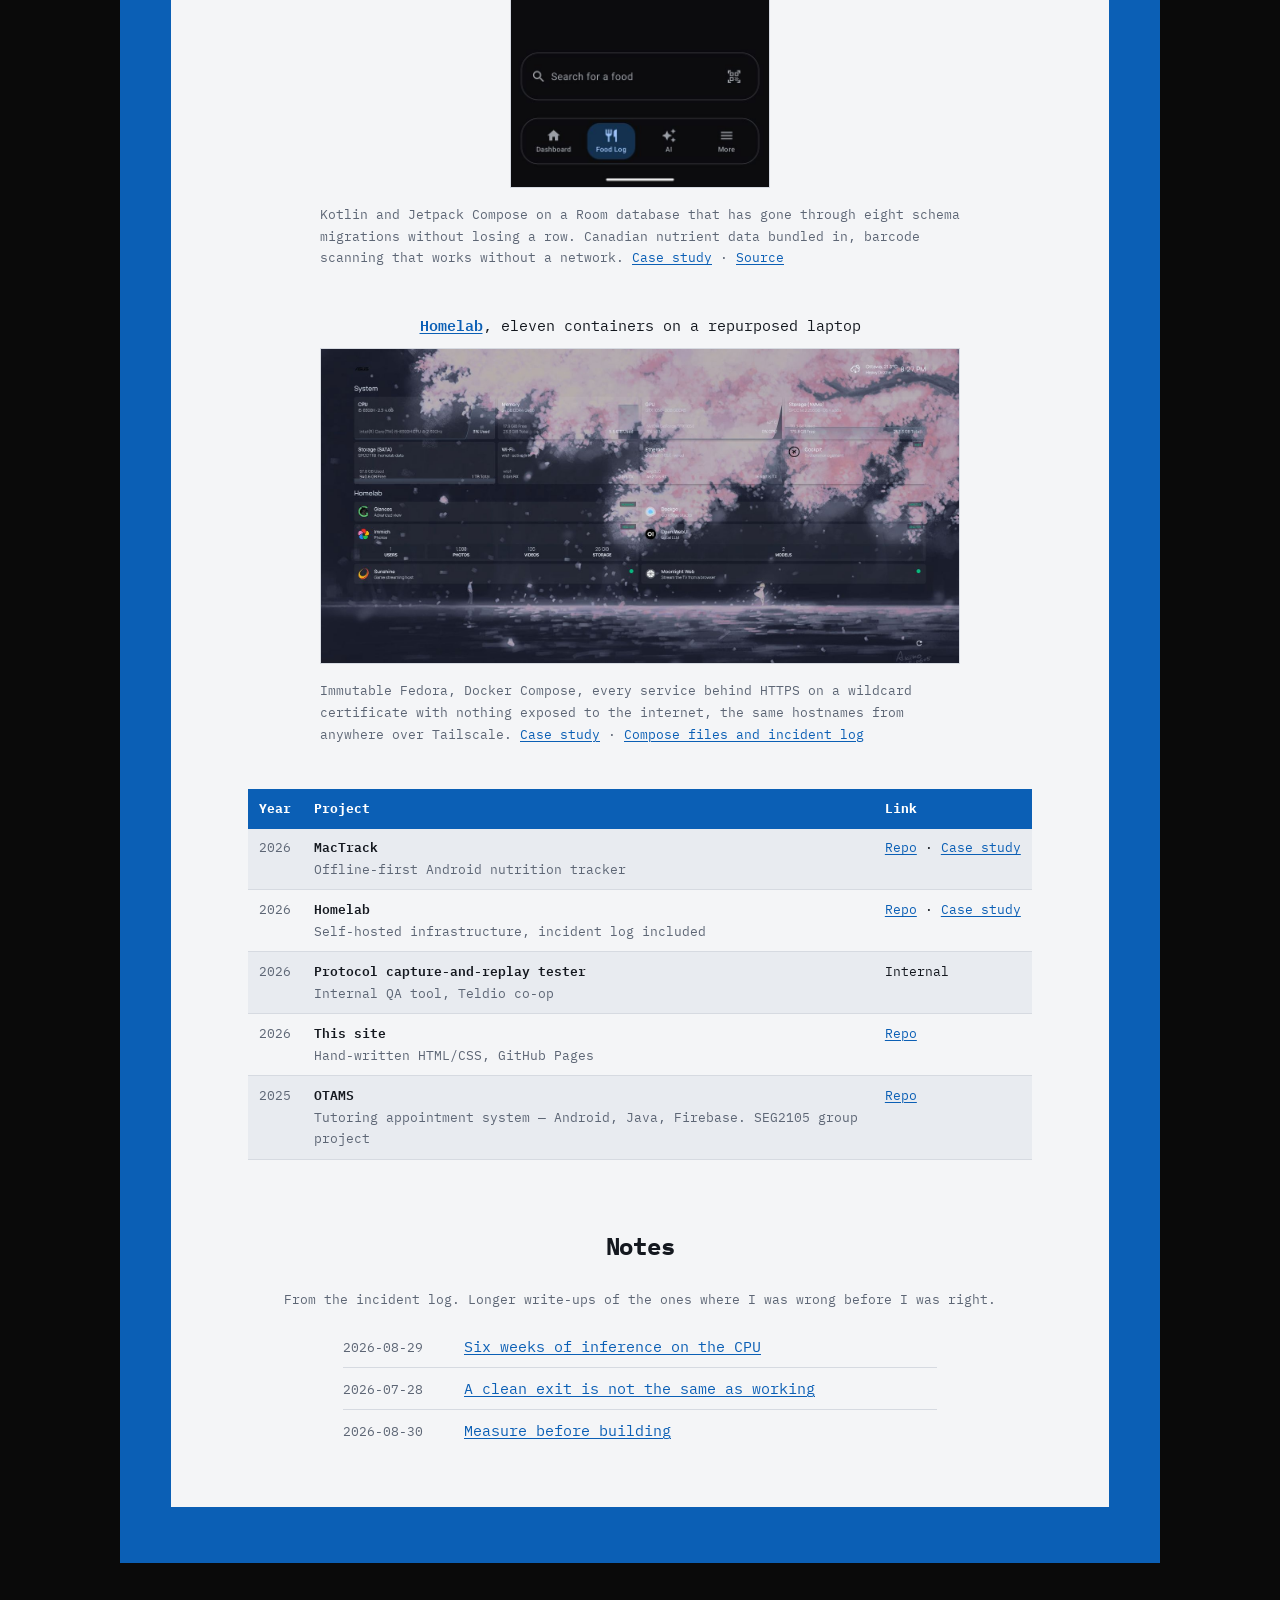
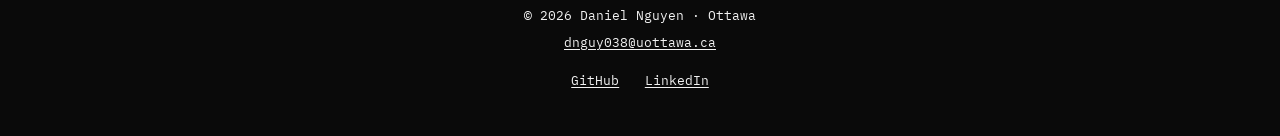
==== commit f21e3792: "Restore index fixes; homelab gallery" ====
--- a/index.html
+++ b/index.html
@@ -36,7 +36,7 @@
           <a href="mailto:dnguy038@uottawa.ca">Email</a>
         </p>
         <p class="lede">Third-year computer engineering co-op student at the University of Ottawa. This summer I did integration engineering at Teldio. On my own time I build MacTrack, an offline-first Android nutrition tracker, and I run a small self-hosted homelab that I treat like production.</p>
-        <p class="seeking">Looking for a Summer 2027 co-op in software or infrastructure, in Ottawa or Toronto.</p>
+        <p class="seeking">Looking for a Winter 2027 co-op (January start) in software or infrastructure, in Ottawa or Toronto.</p>
       </section>
 
       <section class="how-i-work" aria-labelledby="hiw">
@@ -70,7 +70,7 @@
         <h2>Work</h2>
 
         <article class="entry">
-          <h3>Solutions engineering co-op, Teldio</h3>
+          <h3>Solutions Engineering Co-op, Teldio</h3>
           <p class="meta">May – August 2026 · Ottawa</p>
           <p>Teldio builds event-driven middleware that connects physical-security and operations systems to two-way radio and fleet software. I was given real integration work from the first week rather than an intern project, and by the second half of the term I was running my own workstreams with light supervision.</p>
           <ul>
@@ -83,7 +83,7 @@
         </article>
 
         <article class="entry">
-          <h3>Computer technician, XPC</h3>
+          <h3>Computer Technician, XPC</h3>
           <p class="meta">March – June 2023 · Toronto</p>
           <p>Diagnosed and repaired 50+ desktops, laptops, and servers, resolving OS and hardware faults with a roughly 90% recovery rate using structured diagnostics. Built and tuned 20+ custom PCs for gaming and audio-production clients.</p>
         </article>
@@ -107,11 +107,11 @@
         <table class="all-projects">
           <thead><tr><th>Year</th><th>Project</th><th>Link</th></tr></thead>
           <tbody>
-            <tr><td>2026 –</td><td><strong>MacTrack</strong> Offline-first Android nutrition tracker</td><td><a href="https://github.com/Diraclol/MacTrack">Repo</a> · <a href="mactrack.html">Case study</a></td></tr>
-            <tr><td>2026 –</td><td><strong>Homelab</strong> Self-hosted infrastructure, incident log included</td><td><a href="https://github.com/Diraclol/Homelab">Repo</a> · <a href="homelab.html">Case study</a></td></tr>
+            <tr><td>2026</td><td><strong>MacTrack</strong> Offline-first Android nutrition tracker</td><td><a href="https://github.com/Diraclol/MacTrack">Repo</a> · <a href="mactrack.html">Case study</a></td></tr>
+            <tr><td>2026</td><td><strong>Homelab</strong> Self-hosted infrastructure, incident log included</td><td><a href="https://github.com/Diraclol/Homelab">Repo</a> · <a href="homelab.html">Case study</a></td></tr>
             <tr><td>2026</td><td><strong>Protocol capture-and-replay tester</strong> Internal QA tool, Teldio co-op</td><td>Internal</td></tr>
-            <tr><td>2026 –</td><td><strong>This site</strong> Hand-written HTML/CSS, GitHub Pages</td><td><a href="https://github.com/Diraclol/Diraclol.github.io">Repo</a></td></tr>
-            <tr><td>2025</td><td><strong>OTAMS</strong> Tutoring appointment system — Android, Java, Firebase. SEG2105 group project</td><td><a href="https://github.com/uOttawaSEG/project-group-33">Repo</a></td></tr>
+            <tr><td>2026</td><td><strong>This site</strong> Hand-written HTML/CSS, GitHub Pages</td><td><a href="https://github.com/Diraclol/Diraclol.github.io">Repo</a></td></tr>
+            <tr><td>2025</td><td><strong>OTAMS</strong> Tutoring appointment system — Android, Java, Firebase. SEG2105 group project</td><td><a href="https://github.com/Diraclol/OTAMS">Repo</a></td></tr>
           </tbody>
         </table>
       </section>
--- a/assets/style.css
+++ b/assets/style.css
@@ -268,6 +268,10 @@
 .article-body figcaption { color: var(--muted); font-size: var(--t-s); margin-top: 0.6rem; text-align: center; }
 .article-body table { max-width: 54rem; }
 .figure-frame { border: 1px solid var(--rule); background: #0b0e14; }
+
+.screens { display: grid; grid-template-columns: repeat(2, minmax(0, 1fr)); gap: 1.25rem; margin: 1.5rem auto 0.5rem; max-width: 54rem; }
+.screens figure { margin: 0; }
+.screens .span2 { grid-column: 1 / -1; }
 
 .shots { display: grid; grid-template-columns: repeat(auto-fit, minmax(150px, 1fr)); gap: 1rem; margin: 1.5rem auto 0.5rem; max-width: 54rem; }
 .shots figure { margin: 0; }
@@ -302,6 +306,7 @@
   .card-col { padding: 1rem 0.75rem 1.5rem; min-width: 0; }
   .card { padding: 1.75rem 1rem 2.25rem; min-width: 0; overflow-wrap: anywhere; }
   .cv-embed, .all-projects { overflow-x: auto; }
+  .screens { grid-template-columns: 1fr; }
   .all-projects td:last-child { white-space: normal; }
   .cv-embed object { height: 28rem; }
   .record dl { grid-template-columns: 1fr; gap: 0.1rem; }
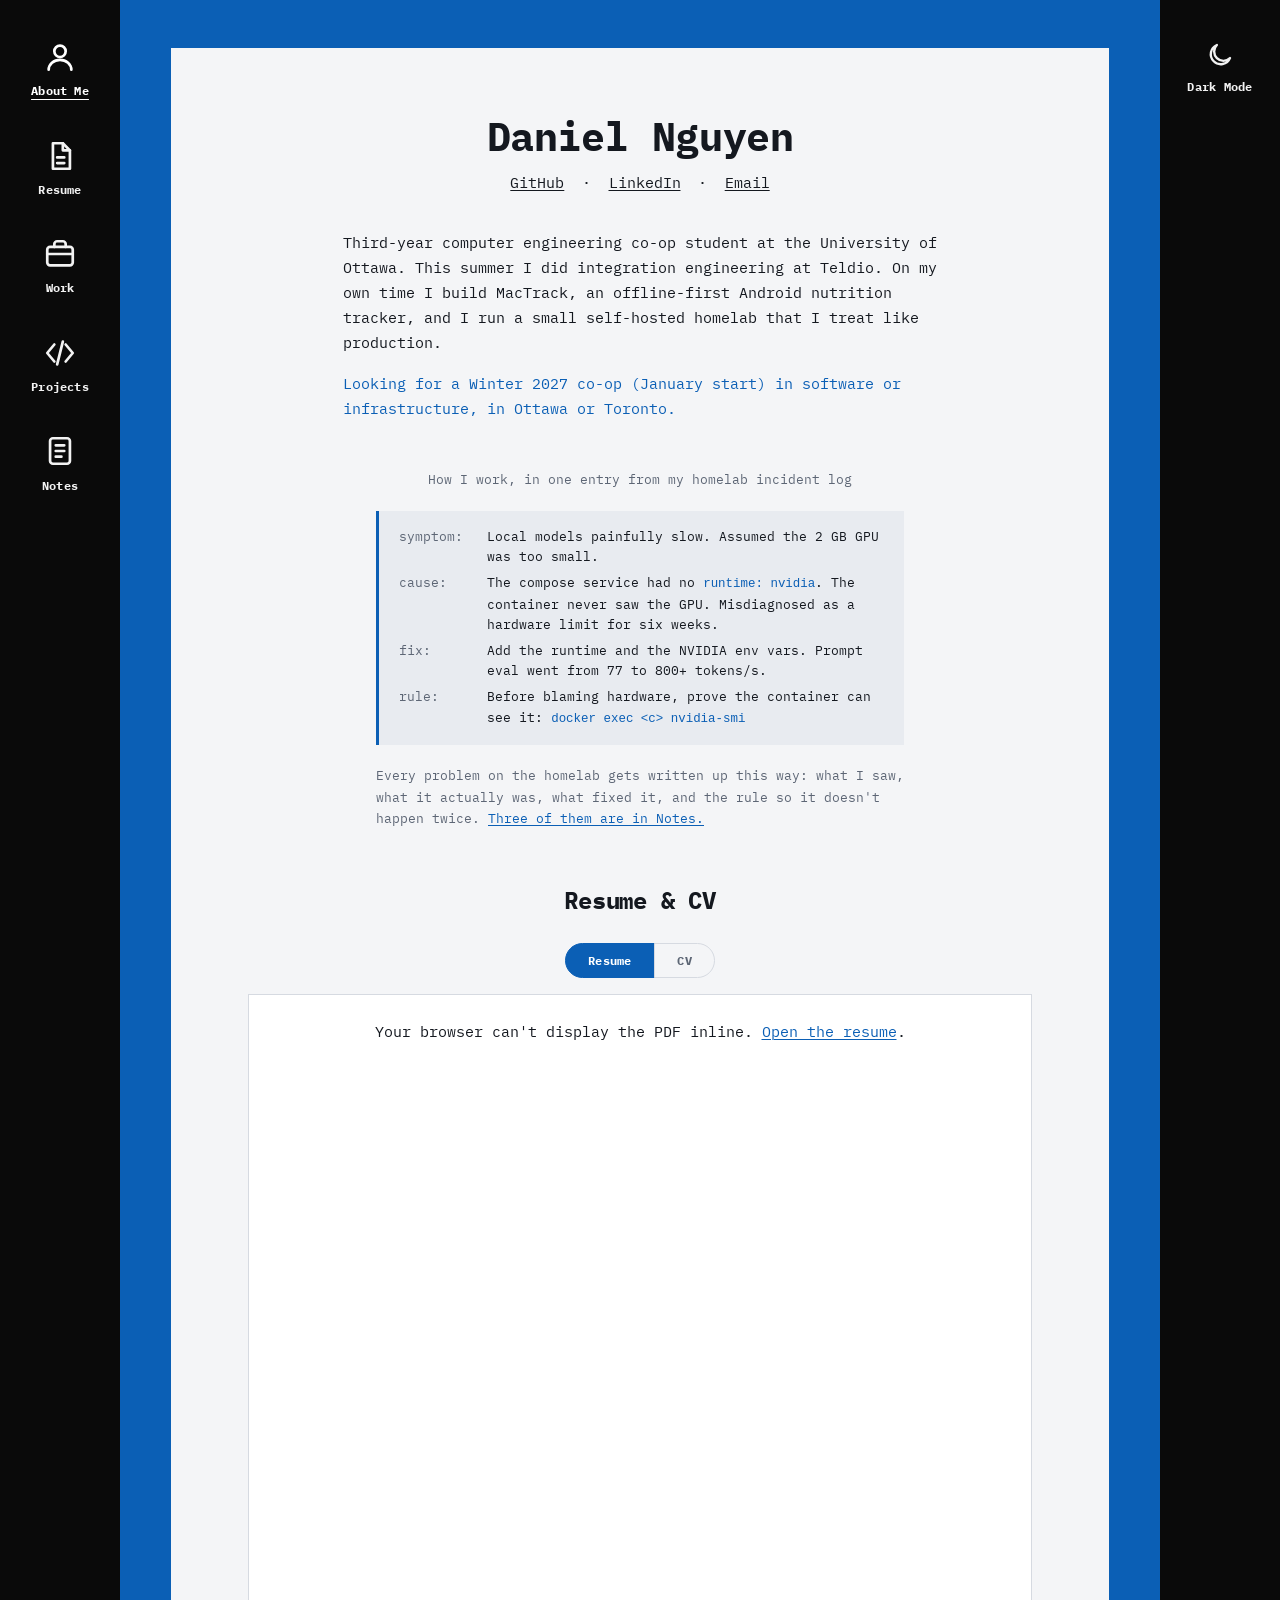
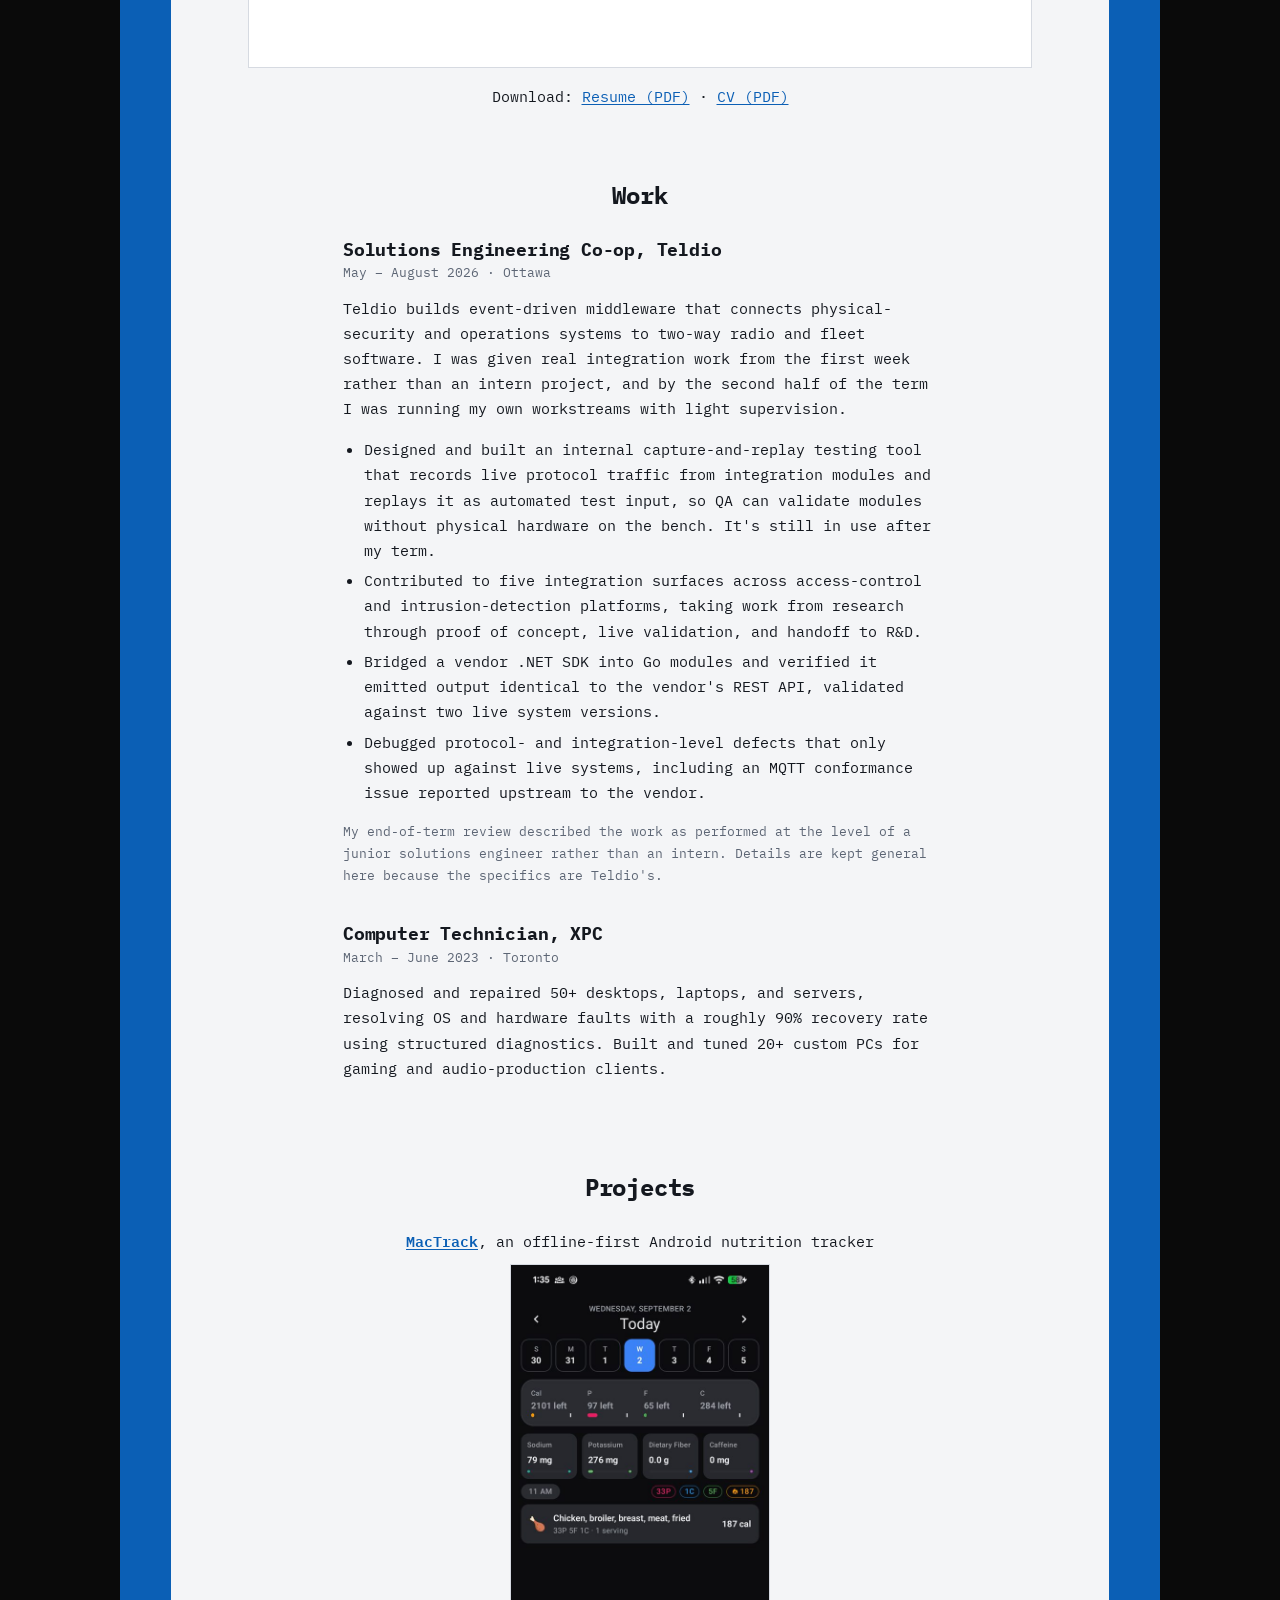
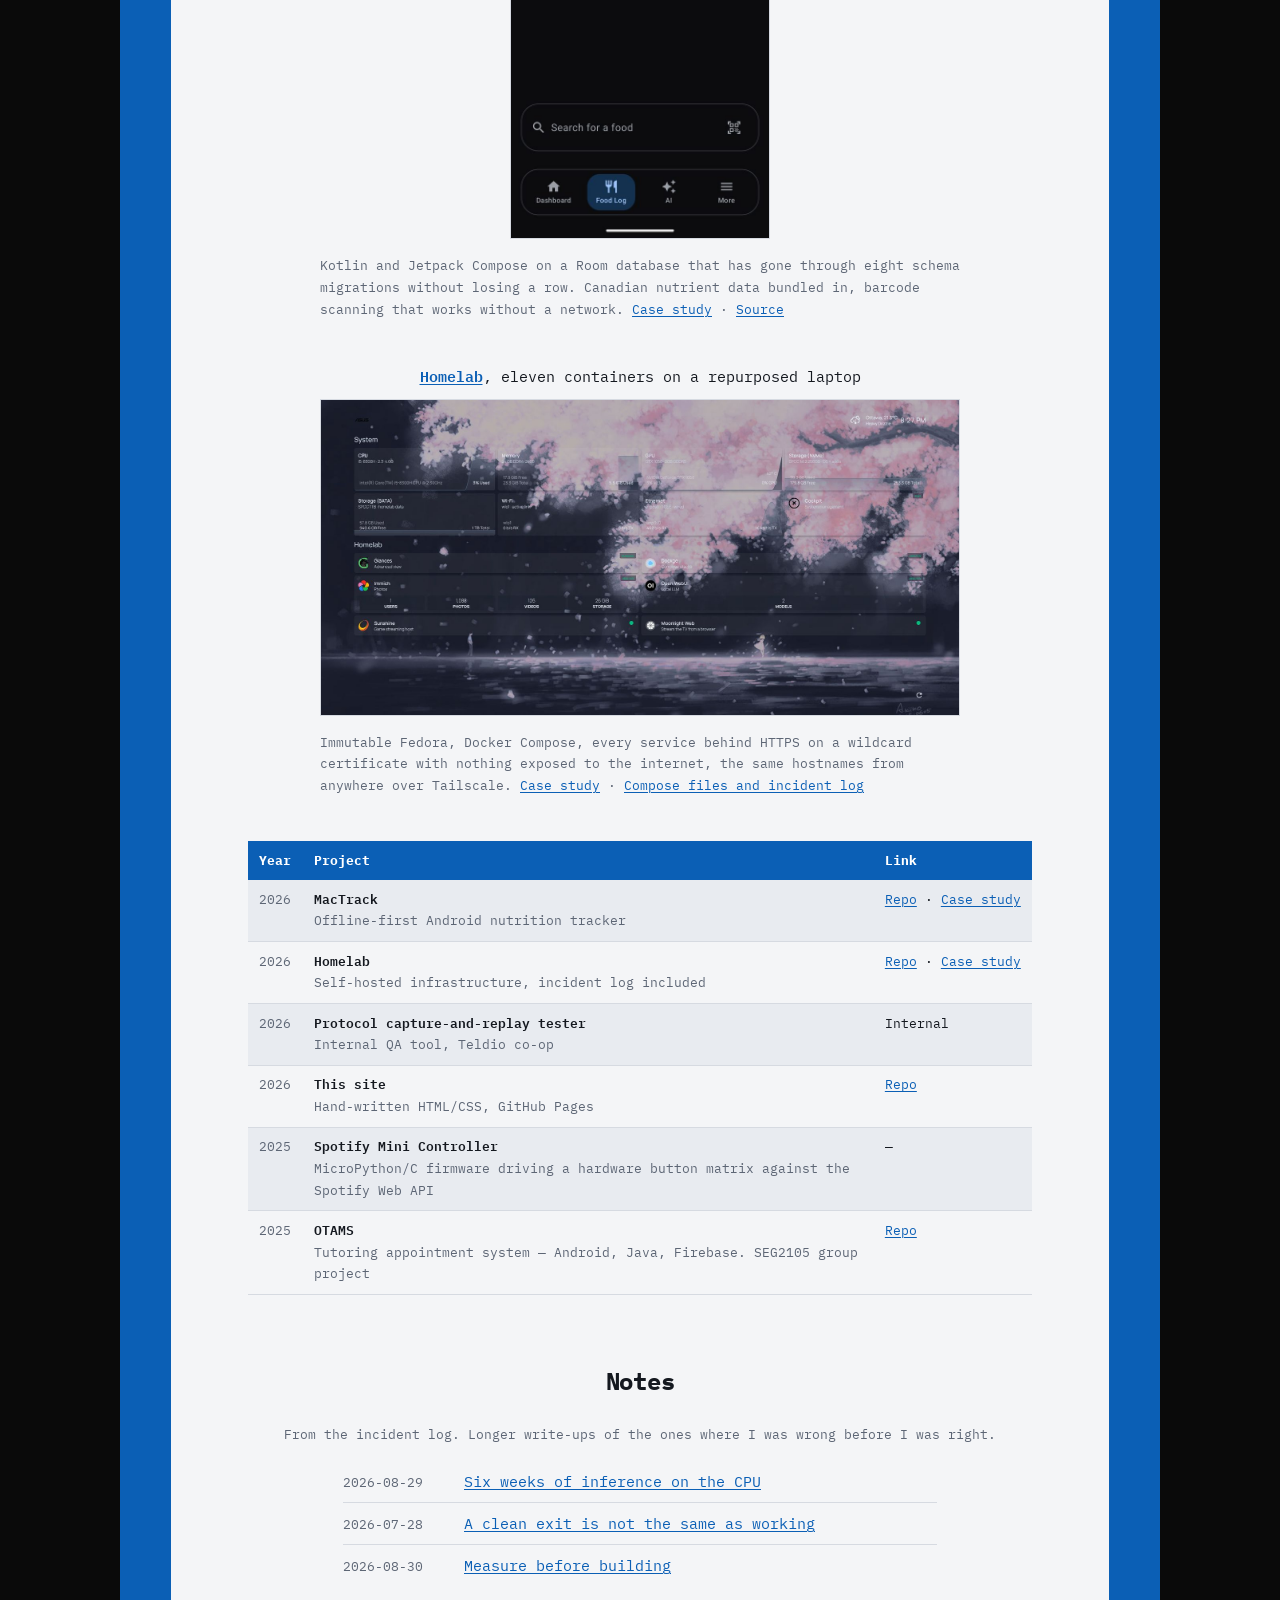
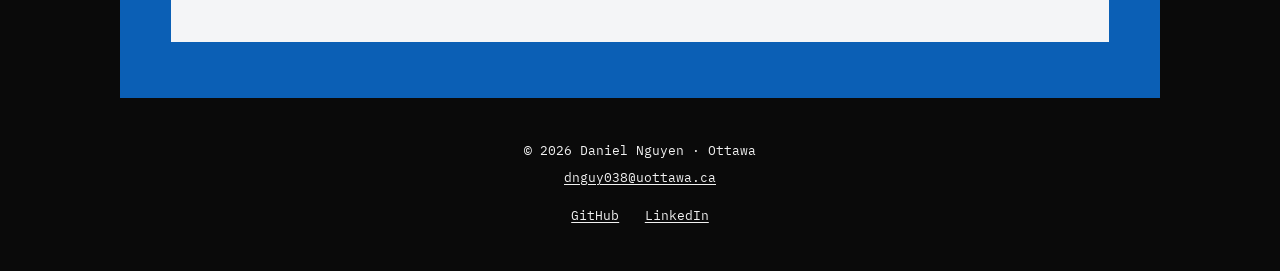
==== commit 99e4ed71: "Resume & CV: updated PDFs, toggle, Spotify row" ====
--- a/index.html
+++ b/index.html
@@ -18,7 +18,7 @@
     <div class="side-stick">
     <nav class="side-nav" aria-label="Primary">
       <a href="#top" aria-current="page"><svg viewBox="0 0 24 24" aria-hidden="true"><circle cx="12" cy="8" r="4"/><path d="M4 21c0-4 3.6-7 8-7s8 3 8 7"/></svg>About Me</a>
-      <a href="#cv"><svg viewBox="0 0 24 24" aria-hidden="true"><path d="M7 3h7l5 5v13H7z"/><path d="M14 3v5h5"/><path d="M10 13h5M10 17h5"/></svg>CV</a>
+      <a href="#cv"><svg viewBox="0 0 24 24" aria-hidden="true"><path d="M7 3h7l5 5v13H7z"/><path d="M14 3v5h5"/><path d="M10 13h5M10 17h5"/></svg>Resume</a>
       <a href="#work"><svg viewBox="0 0 24 24" aria-hidden="true"><rect x="3" y="7" width="18" height="13" rx="2"/><path d="M8 7V5a2 2 0 0 1 2-2h4a2 2 0 0 1 2 2v2"/><path d="M3 12h18"/></svg>Work</a>
       <a href="#projects"><svg viewBox="0 0 24 24" aria-hidden="true"><path d="M8 6 3 12l5 6"/><path d="m16 6 5 6-5 6"/><path d="M14 4l-4 16"/></svg>Projects</a>
       <a href="#notes"><svg viewBox="0 0 24 24" aria-hidden="true"><rect x="5" y="3" width="14" height="18" rx="2"/><path d="M9 8h6M9 12h6M9 16h4"/></svg>Notes</a>
@@ -57,13 +57,17 @@
       </section>
 
       <section class="section" id="cv">
-        <h2>CV</h2>
+        <h2>Resume &amp; CV</h2>
+        <div class="doc-toggle" role="group" aria-label="Choose a document" hidden>
+          <button type="button" data-doc="resume" aria-pressed="true">Resume</button>
+          <button type="button" data-doc="cv" aria-pressed="false">CV</button>
+        </div>
         <div class="cv-embed">
           <object data="assets/DanielNguyenResume.pdf#toolbar=0&amp;navpanes=0&amp;pagemode=none&amp;view=FitH" type="application/pdf">
             <p style="padding:1.5rem;text-align:center">Your browser can't display the PDF inline. <a href="assets/DanielNguyenResume.pdf">Open the resume</a>.</p>
           </object>
         </div>
-        <p class="cv-download"><a href="assets/DanielNguyenResume.pdf" download>PDF download</a></p>
+        <p class="cv-download">Download: <a href="assets/DanielNguyenResume.pdf" download>Resume (PDF)</a> · <a href="assets/DanielNguyenCV.pdf" download>CV (PDF)</a></p>
       </section>
 
       <section class="section" id="work">
@@ -111,6 +115,7 @@
             <tr><td>2026</td><td><strong>Homelab</strong> Self-hosted infrastructure, incident log included</td><td><a href="https://github.com/Diraclol/Homelab">Repo</a> · <a href="homelab.html">Case study</a></td></tr>
             <tr><td>2026</td><td><strong>Protocol capture-and-replay tester</strong> Internal QA tool, Teldio co-op</td><td>Internal</td></tr>
             <tr><td>2026</td><td><strong>This site</strong> Hand-written HTML/CSS, GitHub Pages</td><td><a href="https://github.com/Diraclol/Diraclol.github.io">Repo</a></td></tr>
+            <tr><td>2025</td><td><strong>Spotify Mini Controller</strong> MicroPython/C firmware driving a hardware button matrix against the Spotify Web API</td><td>—</td></tr>
             <tr><td>2025</td><td><strong>OTAMS</strong> Tutoring appointment system — Android, Java, Firebase. SEG2105 group project</td><td><a href="https://github.com/Diraclol/OTAMS">Repo</a></td></tr>
           </tbody>
         </table>
--- a/assets/style.css
+++ b/assets/style.css
@@ -222,6 +222,36 @@
 .record-caption { color: var(--muted); font-size: var(--t-s); max-width: var(--measure); margin: 0.75rem auto 0; }
 .how-i-work { padding-top: 2rem; }
 .how-i-work .kicker { text-align: center; color: var(--muted); font-size: var(--t-s); margin-bottom: 0.75rem; }
+
+/* resume / CV switcher — same font, weight and tracking as .theme-toggle,
+   colours from the tokens so it follows dark mode with everything else.
+   Hidden until theme.js wires it up: with no JS the resume embed and both
+   download links still render, so there are no dead controls. */
+.doc-toggle {
+  display: flex;
+  justify-content: center;
+  margin: 0 auto 1rem;
+}
+.doc-toggle[hidden] { display: none; }
+.doc-toggle button {
+  font: inherit;
+  font-size: 0.72rem;
+  font-weight: 700;
+  letter-spacing: 0.02em;
+  color: var(--muted);
+  background: var(--paper);
+  border: 1px solid var(--rule);
+  padding: 0.45rem 1.4rem;
+  cursor: pointer;
+}
+.doc-toggle button:first-child { border-radius: 999px 0 0 999px; }
+.doc-toggle button:last-child { border-radius: 0 999px 999px 0; margin-left: -1px; }
+.doc-toggle button:hover { color: var(--ink); }
+.doc-toggle button[aria-pressed="true"] {
+  background: var(--frame);
+  border-color: var(--frame);
+  color: #fff;
+}
 
 /* resume embed */
 .cv-embed { max-width: 52rem; margin: 0 auto 1rem; border: 1px solid var(--rule); background: #fff; }
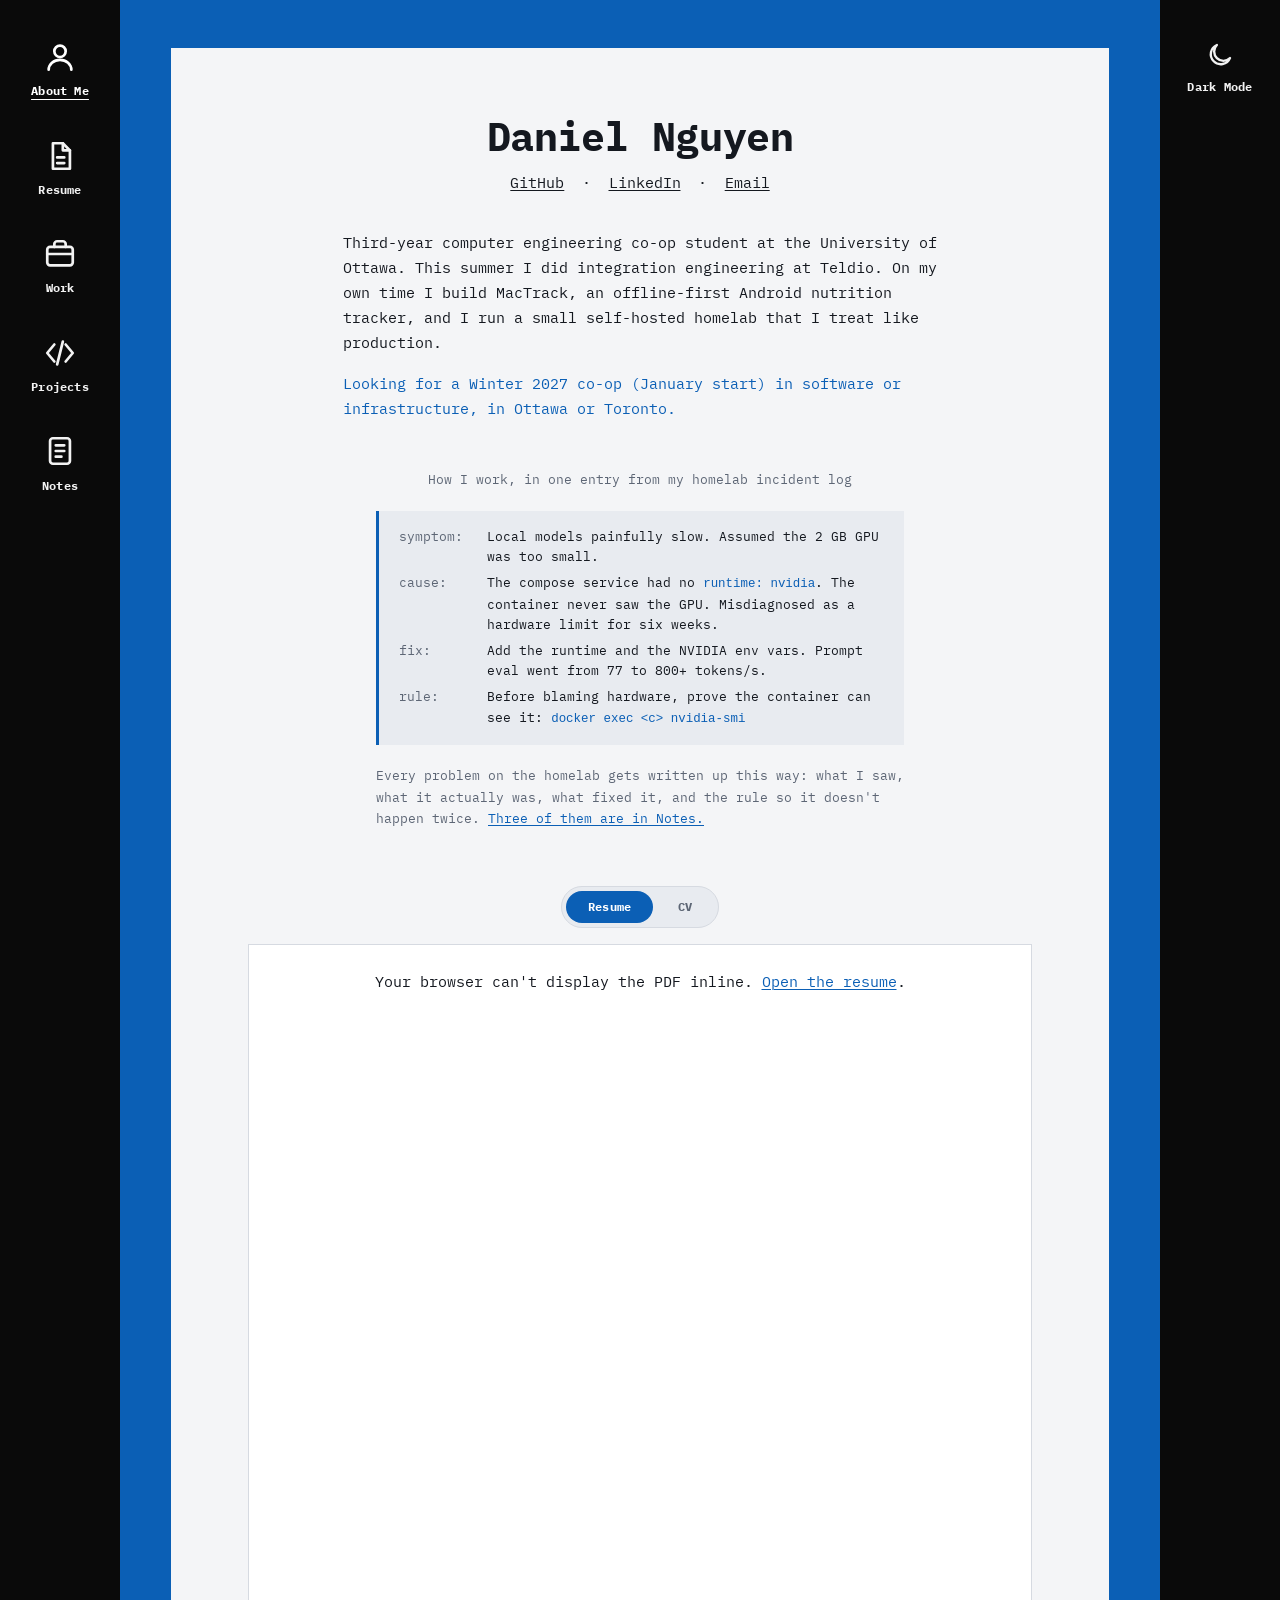
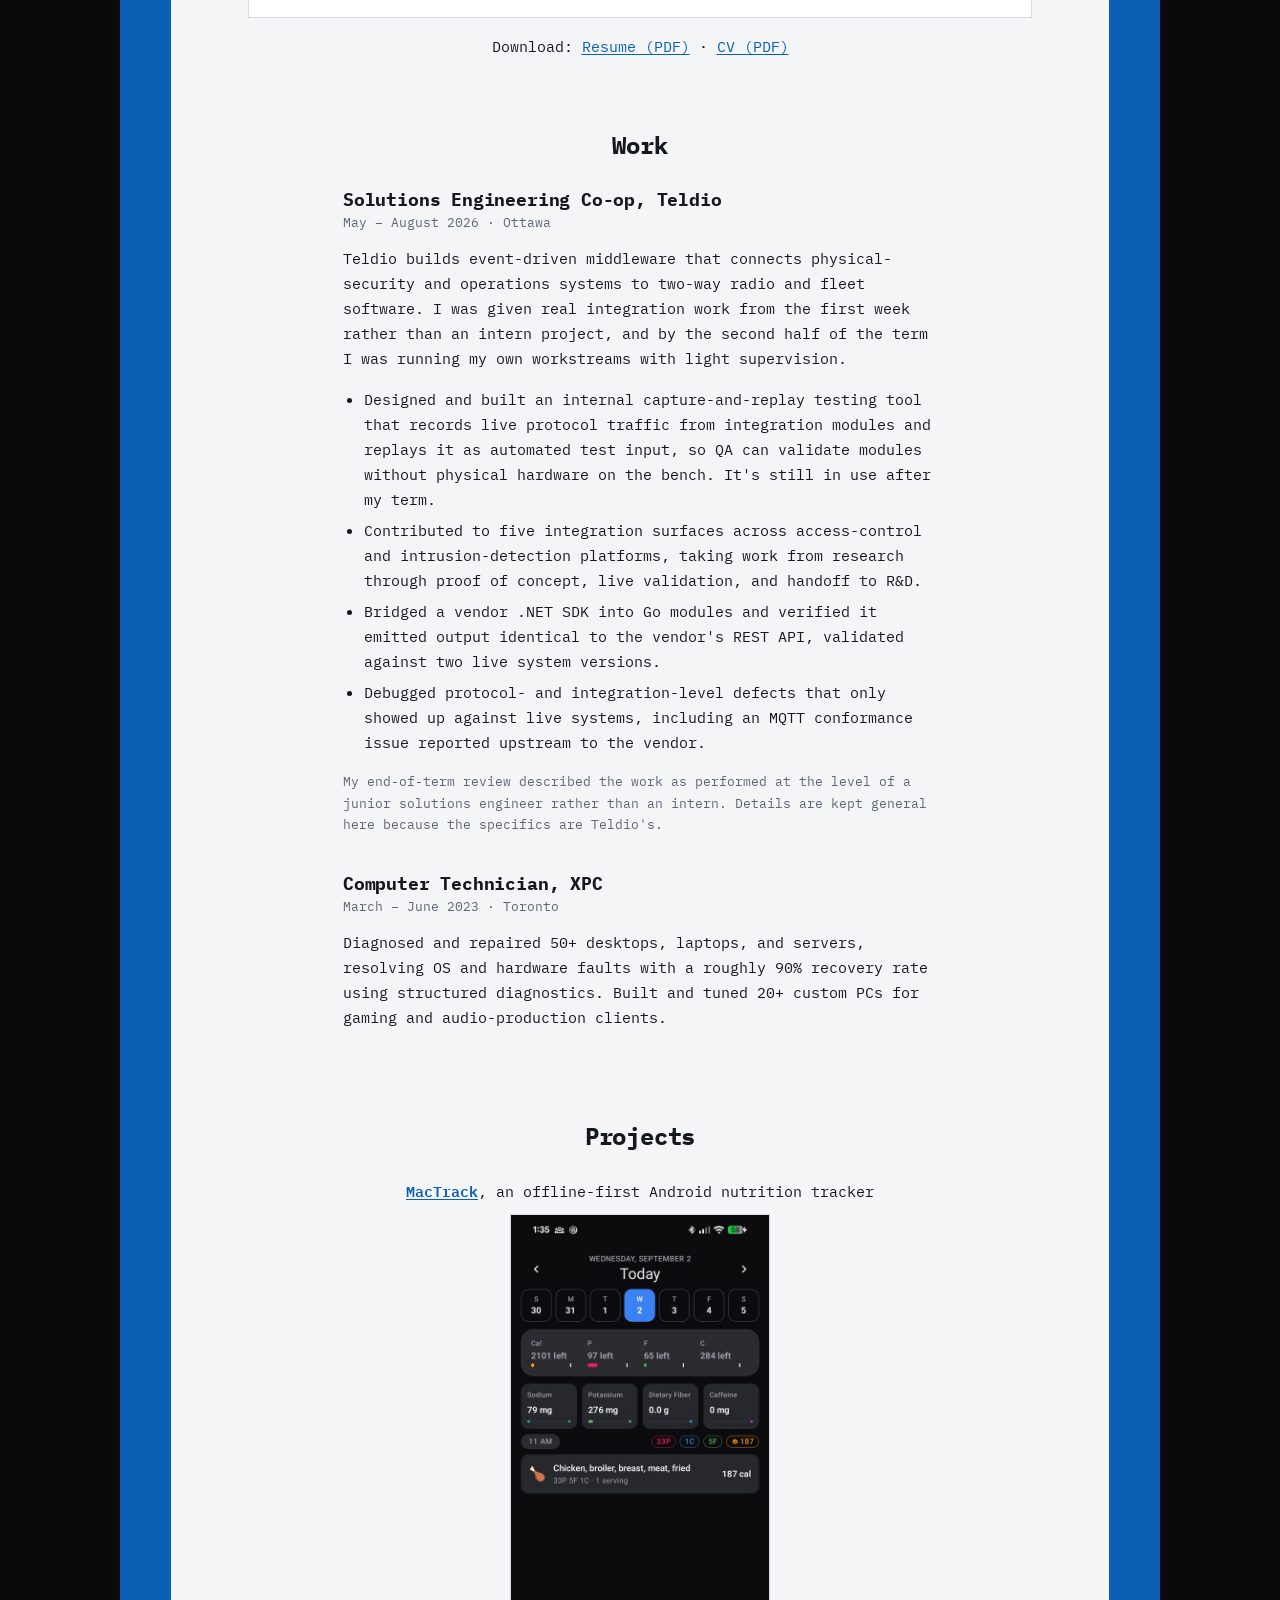
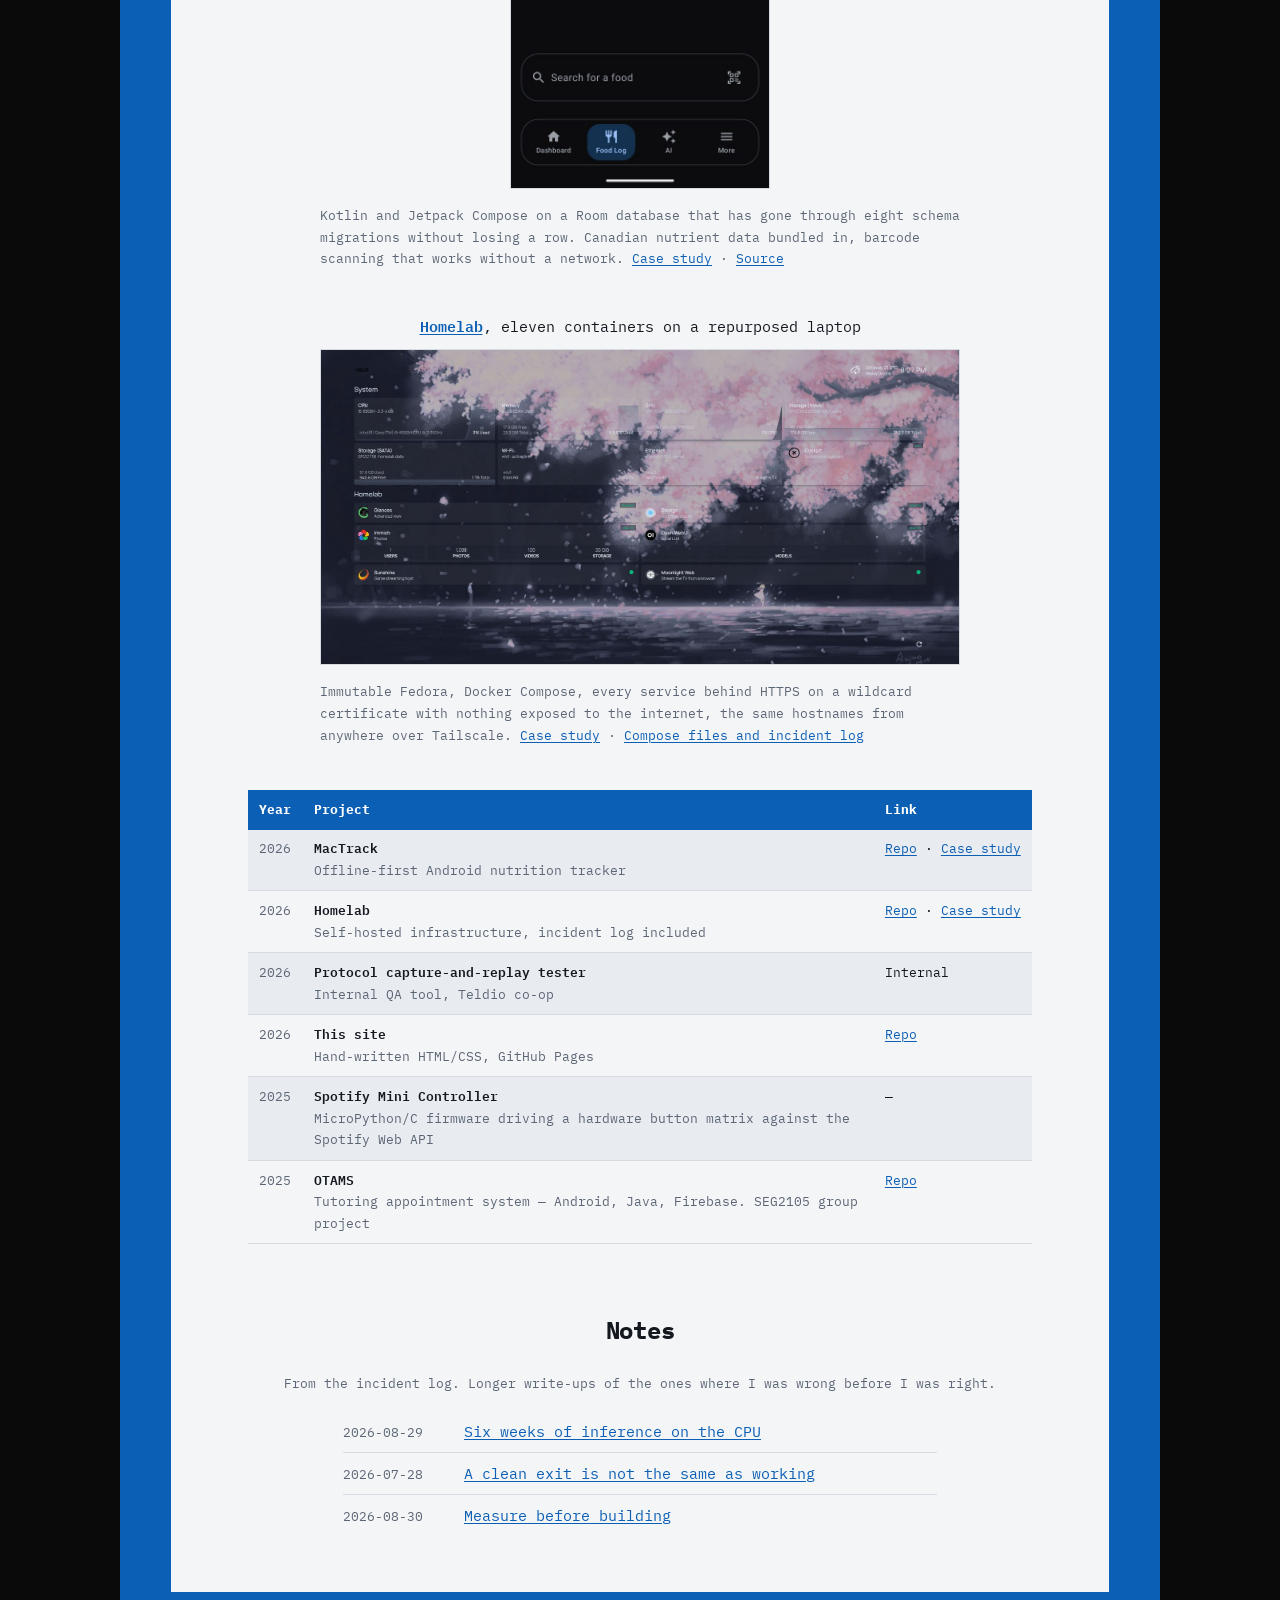
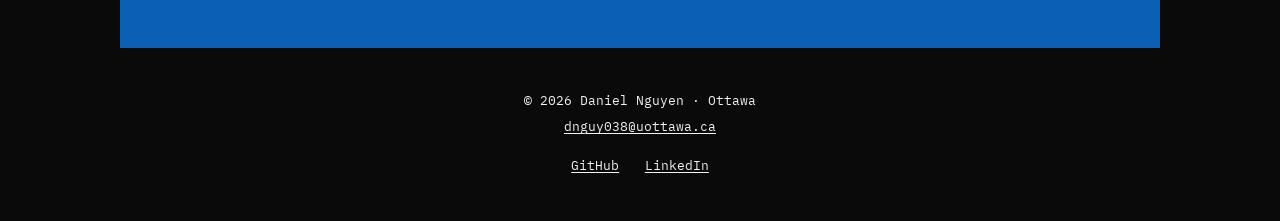
==== commit 1e768987: "Resume & CV: updated PDFs, toggle, Spotify row" ====
--- a/index.html
+++ b/index.html
@@ -57,8 +57,8 @@
       </section>
 
       <section class="section" id="cv">
-        <h2>Resume &amp; CV</h2>
-        <div class="doc-toggle" role="group" aria-label="Choose a document" hidden>
+        <h2 class="sr-only">Resume &amp; CV</h2>
+        <div class="doc-toggle" role="group" aria-label="Choose a document">
           <button type="button" data-doc="resume" aria-pressed="true">Resume</button>
           <button type="button" data-doc="cv" aria-pressed="false">CV</button>
         </div>
@@ -147,6 +147,6 @@
     </div>
   </footer>
 </div>
-<script src="assets/theme.js"></script>
+<script src="assets/theme.js?v=2"></script>
 </body>
 </html>
--- a/assets/style.css
+++ b/assets/style.css
@@ -223,35 +223,47 @@
 .how-i-work { padding-top: 2rem; }
 .how-i-work .kicker { text-align: center; color: var(--muted); font-size: var(--t-s); margin-bottom: 0.75rem; }
 
-/* resume / CV switcher — same font, weight and tracking as .theme-toggle,
-   colours from the tokens so it follows dark mode with everything else.
-   Hidden until theme.js wires it up: with no JS the resume embed and both
-   download links still render, so there are no dead controls. */
+/* Kept for the document outline and screen readers where the pill below is
+   the visible title. */
+.sr-only, .section > h2.sr-only {
+  position: absolute;
+  width: 1px;
+  height: 1px;
+  padding: 0;
+  margin: -1px;
+  overflow: hidden;
+  clip-path: inset(50%);
+  white-space: nowrap;
+  border: 0;
+}
+
+/* resume / CV switcher — one pill holding both labels, the selected one
+   filled. Same font, weight and tracking as .theme-toggle; every colour is
+   a token, so it follows dark mode with everything else. */
 .doc-toggle {
   display: flex;
-  justify-content: center;
+  gap: 0.2rem;
+  width: fit-content;
   margin: 0 auto 1rem;
-}
-.doc-toggle[hidden] { display: none; }
+  padding: 0.25rem;
+  border: 1px solid var(--rule);
+  border-radius: 999px;
+  background: var(--well);
+}
 .doc-toggle button {
   font: inherit;
   font-size: 0.72rem;
   font-weight: 700;
   letter-spacing: 0.02em;
   color: var(--muted);
-  background: var(--paper);
-  border: 1px solid var(--rule);
-  padding: 0.45rem 1.4rem;
+  background: none;
+  border: 0;
+  border-radius: 999px;
+  padding: 0.4rem 1.35rem;
   cursor: pointer;
 }
-.doc-toggle button:first-child { border-radius: 999px 0 0 999px; }
-.doc-toggle button:last-child { border-radius: 0 999px 999px 0; margin-left: -1px; }
 .doc-toggle button:hover { color: var(--ink); }
-.doc-toggle button[aria-pressed="true"] {
-  background: var(--frame);
-  border-color: var(--frame);
-  color: #fff;
-}
+.doc-toggle button[aria-pressed="true"] { background: var(--frame); color: #fff; }
 
 /* resume embed */
 .cv-embed { max-width: 52rem; margin: 0 auto 1rem; border: 1px solid var(--rule); background: #fff; }
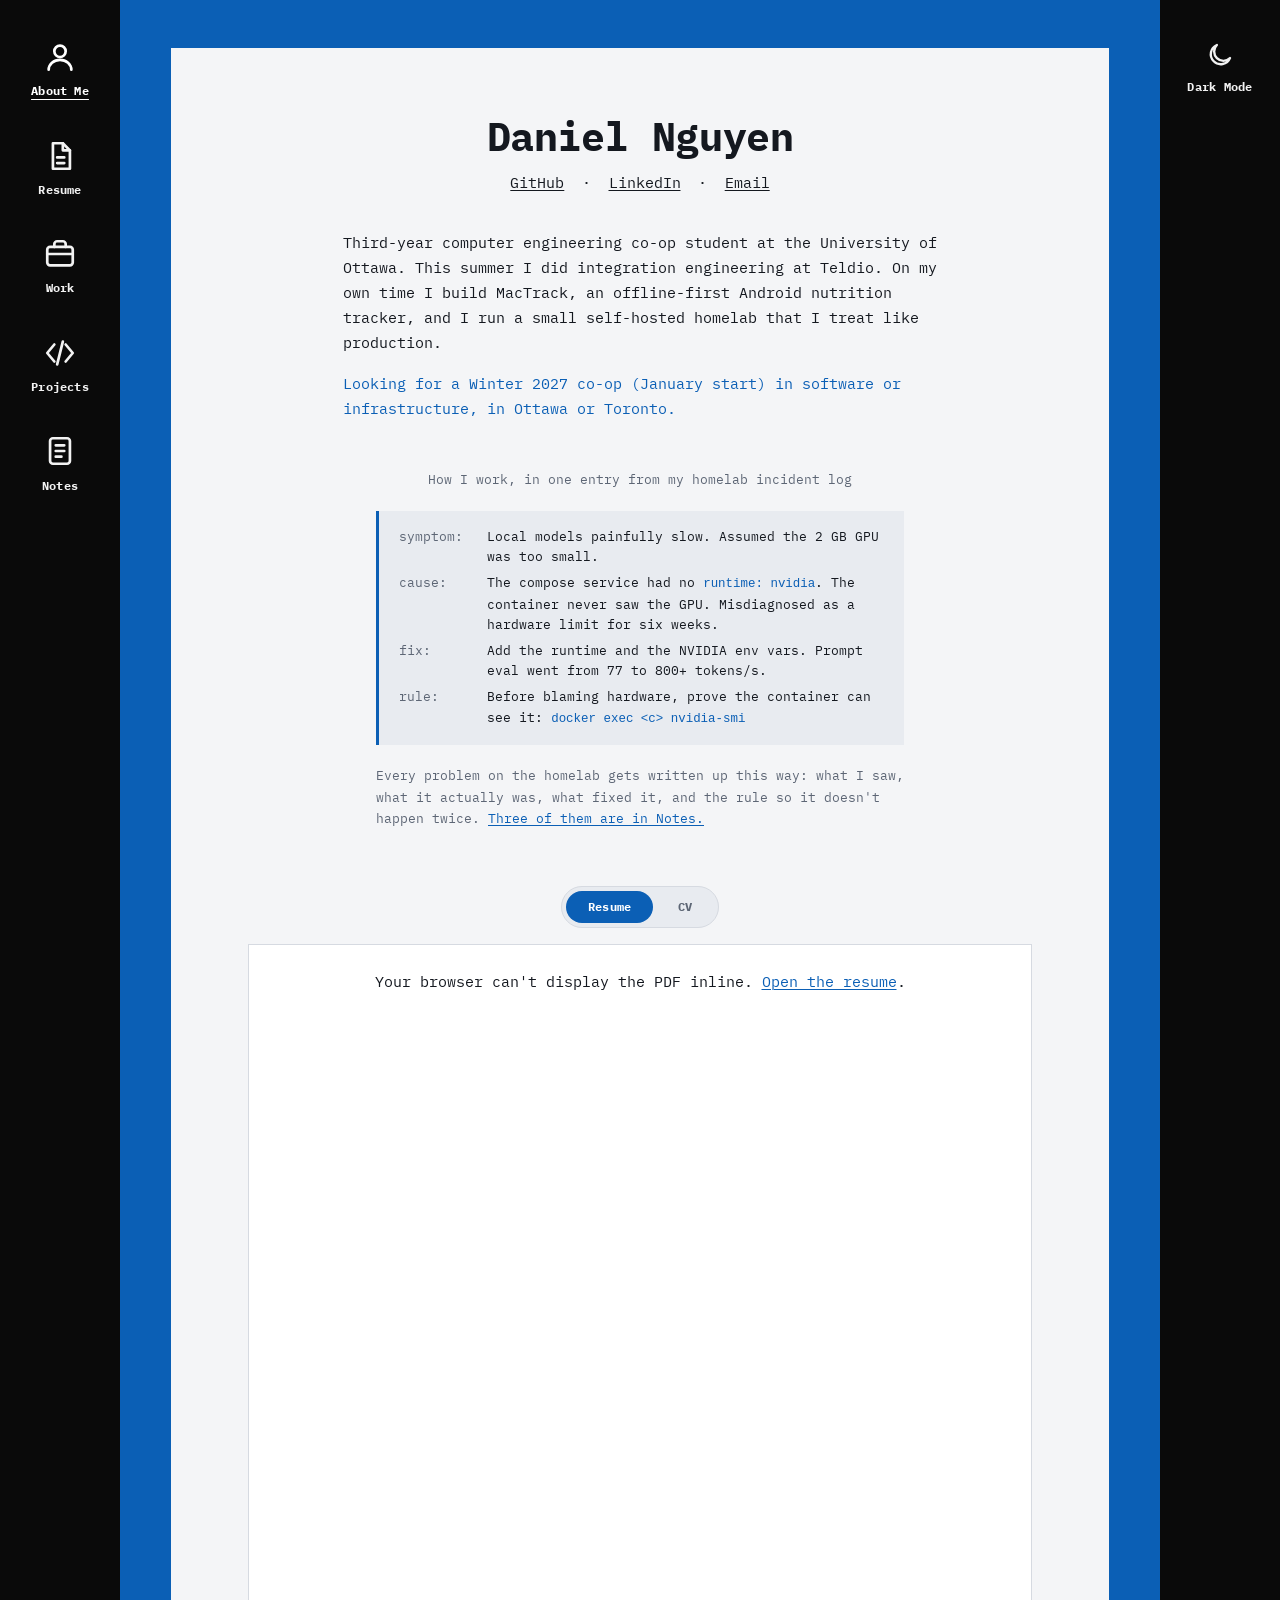
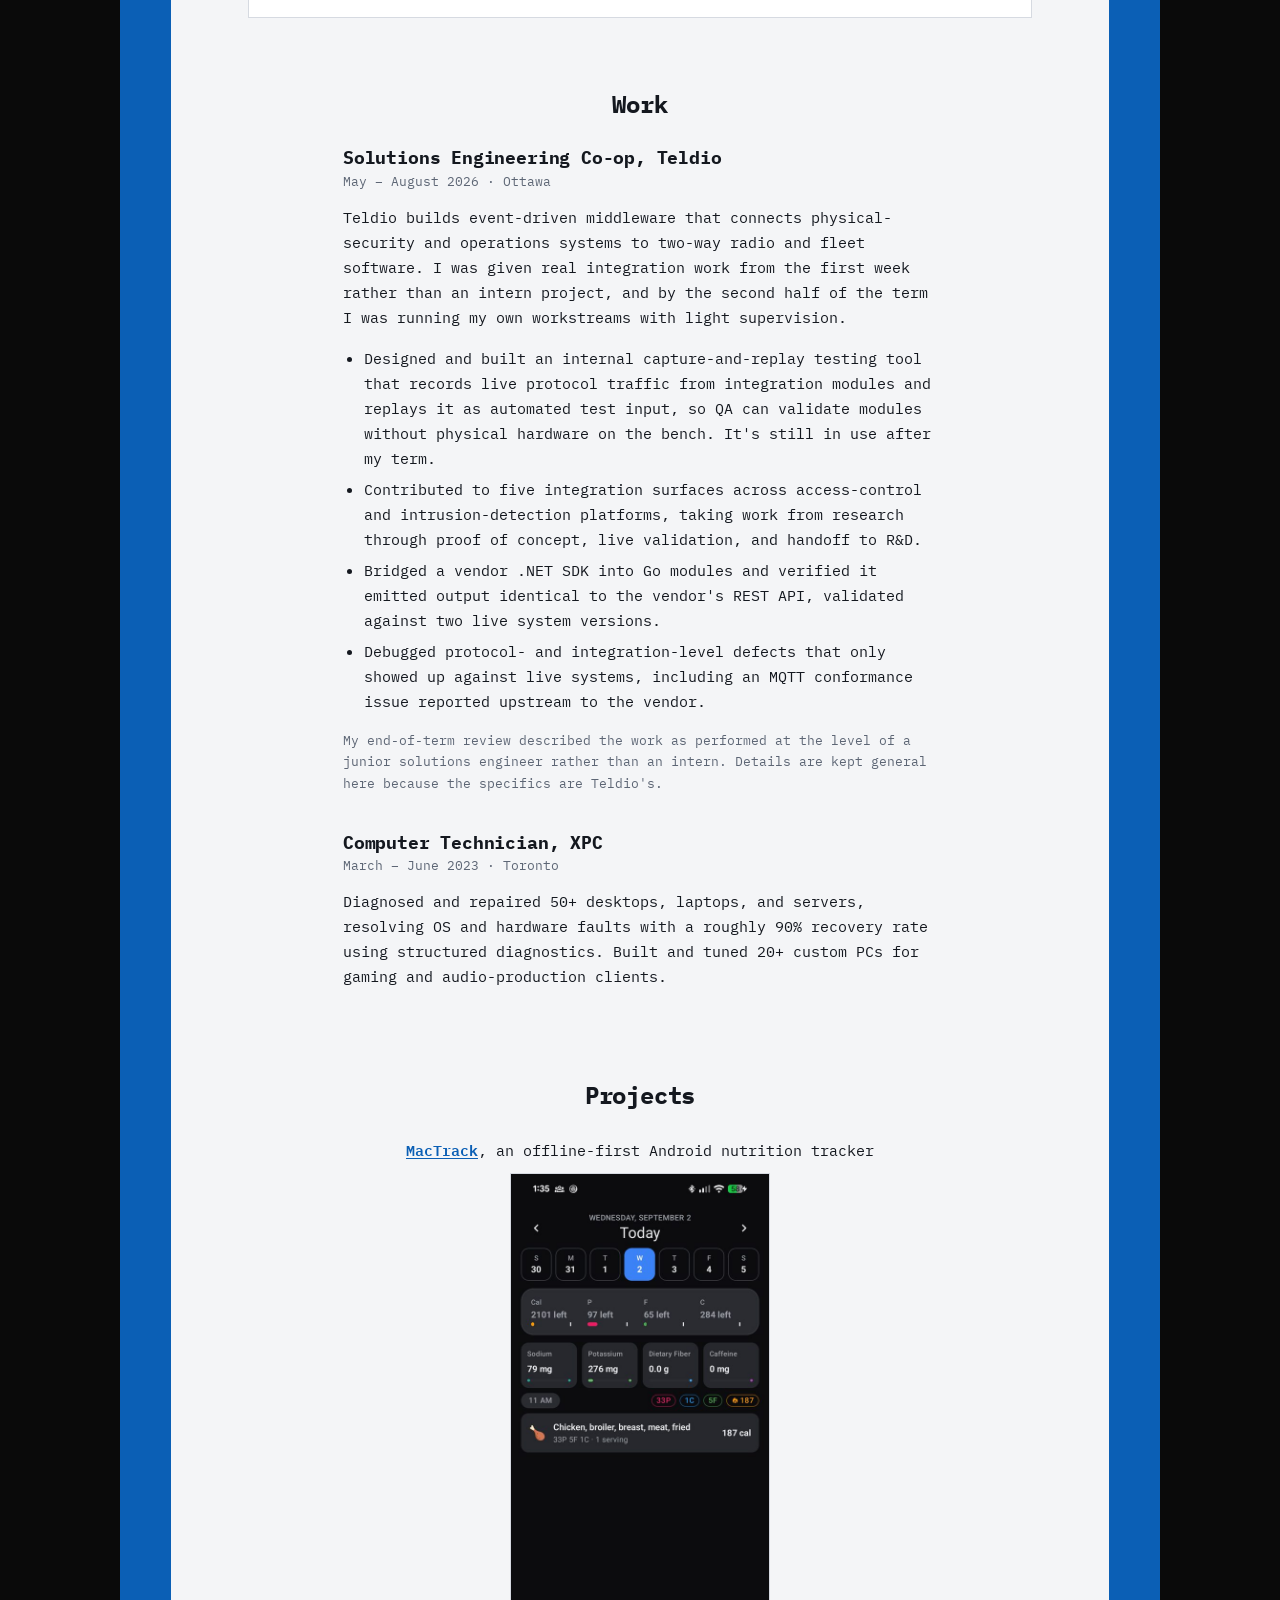
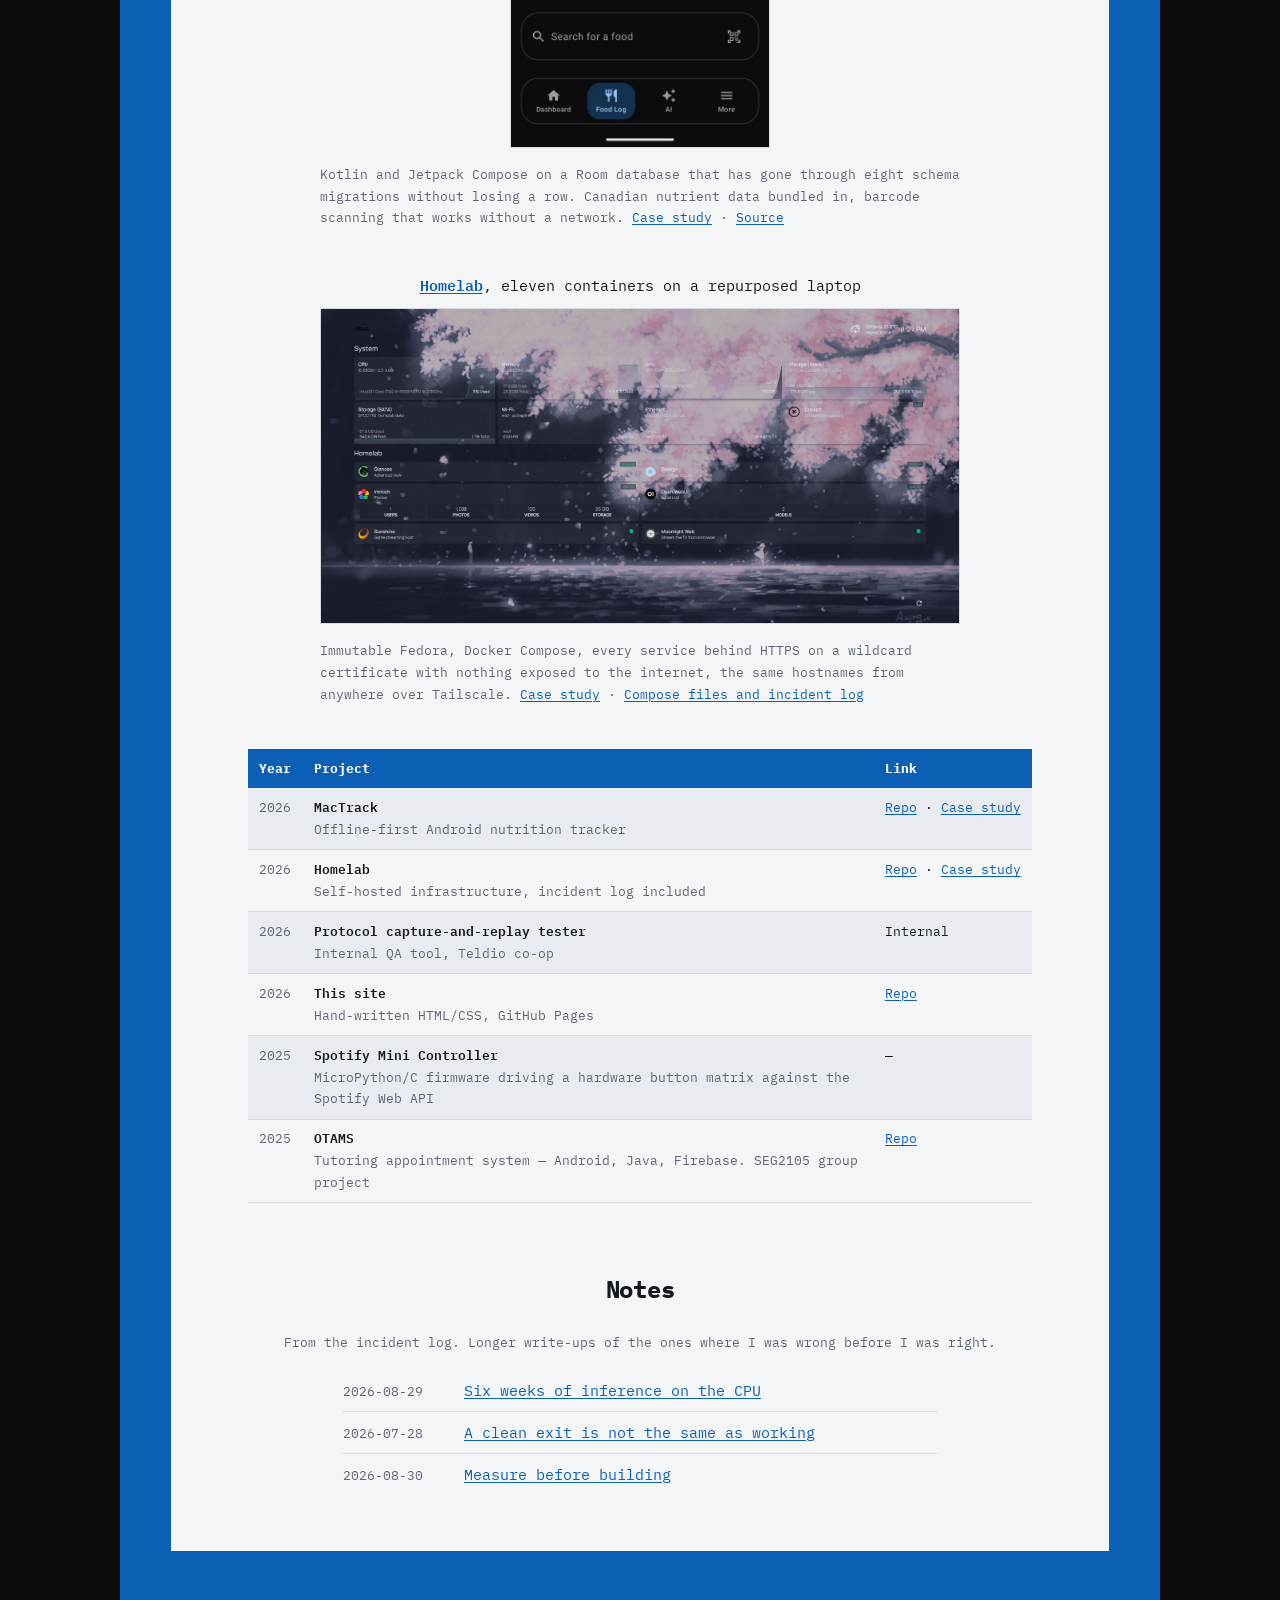
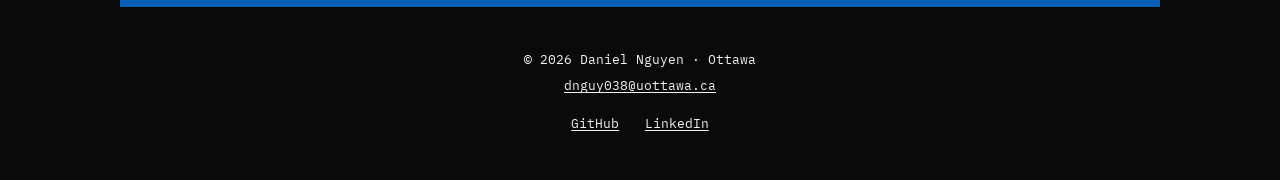
==== commit f9992595: "Resume & CV: updated PDFs, toggle, Spotify row" ====
--- a/index.html
+++ b/index.html
@@ -10,7 +10,7 @@
   <link href="https://fonts.googleapis.com/css2?family=IBM+Plex+Mono:wght@400;500;600;700&display=swap" rel="stylesheet">
   <script>(function(){try{var t=localStorage.getItem('theme');if(t)document.documentElement.setAttribute('data-theme',t);}catch(e){}})();</script>
   <link rel="icon" href="assets/favicon.svg" type="image/svg+xml">
-  <link rel="stylesheet" href="assets/style.css">
+  <link rel="stylesheet" href="assets/style.css?v=2">
 </head>
 <body>
 <div class="shell">
@@ -67,7 +67,6 @@
             <p style="padding:1.5rem;text-align:center">Your browser can't display the PDF inline. <a href="assets/DanielNguyenResume.pdf">Open the resume</a>.</p>
           </object>
         </div>
-        <p class="cv-download">Download: <a href="assets/DanielNguyenResume.pdf" download>Resume (PDF)</a> · <a href="assets/DanielNguyenCV.pdf" download>CV (PDF)</a></p>
       </section>
 
       <section class="section" id="work">
--- a/assets/style.css
+++ b/assets/style.css
@@ -268,7 +268,6 @@
 /* resume embed */
 .cv-embed { max-width: 52rem; margin: 0 auto 1rem; border: 1px solid var(--rule); background: #fff; }
 .cv-embed object { display: block; width: 100%; height: 42rem; }
-.cv-download { text-align: center; }
 
 /* project showcase: image centered, caption above */
 .showcase { text-align: center; max-width: 40rem; margin: 0 auto 2.75rem; }
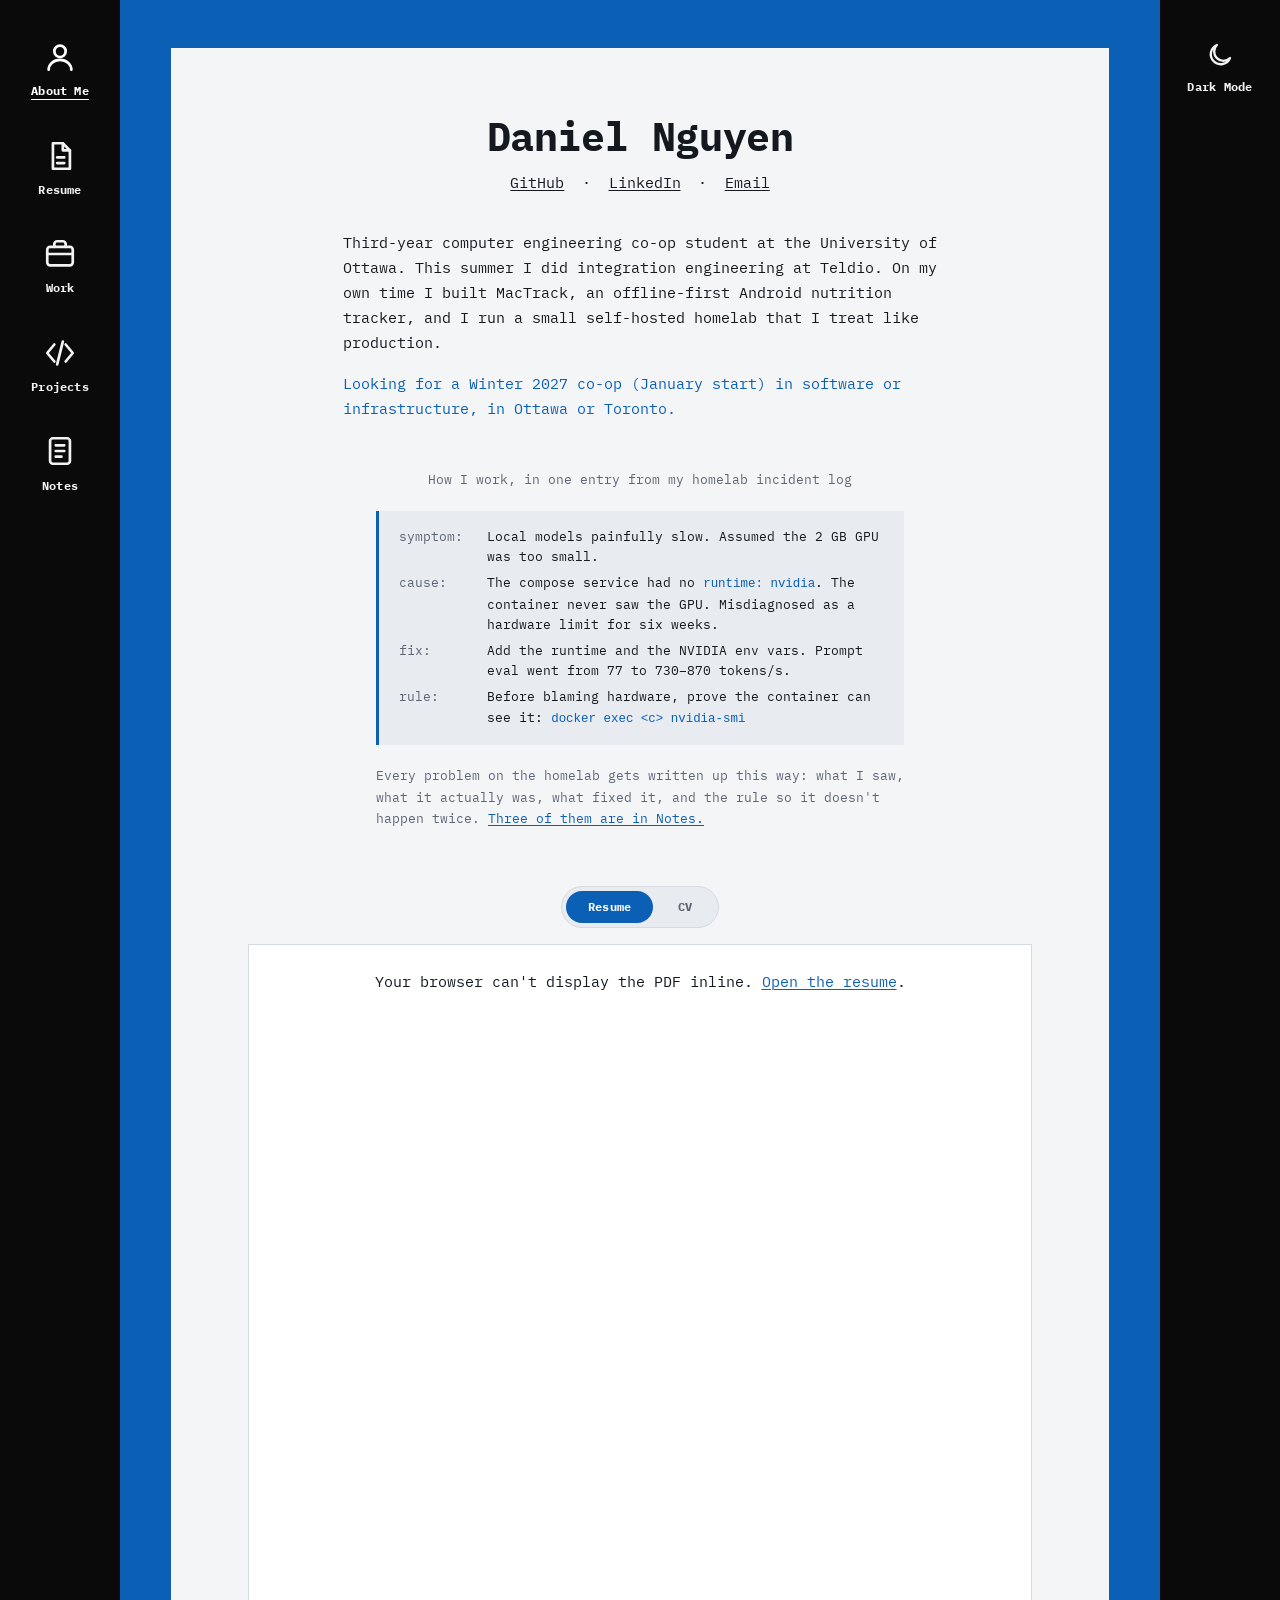
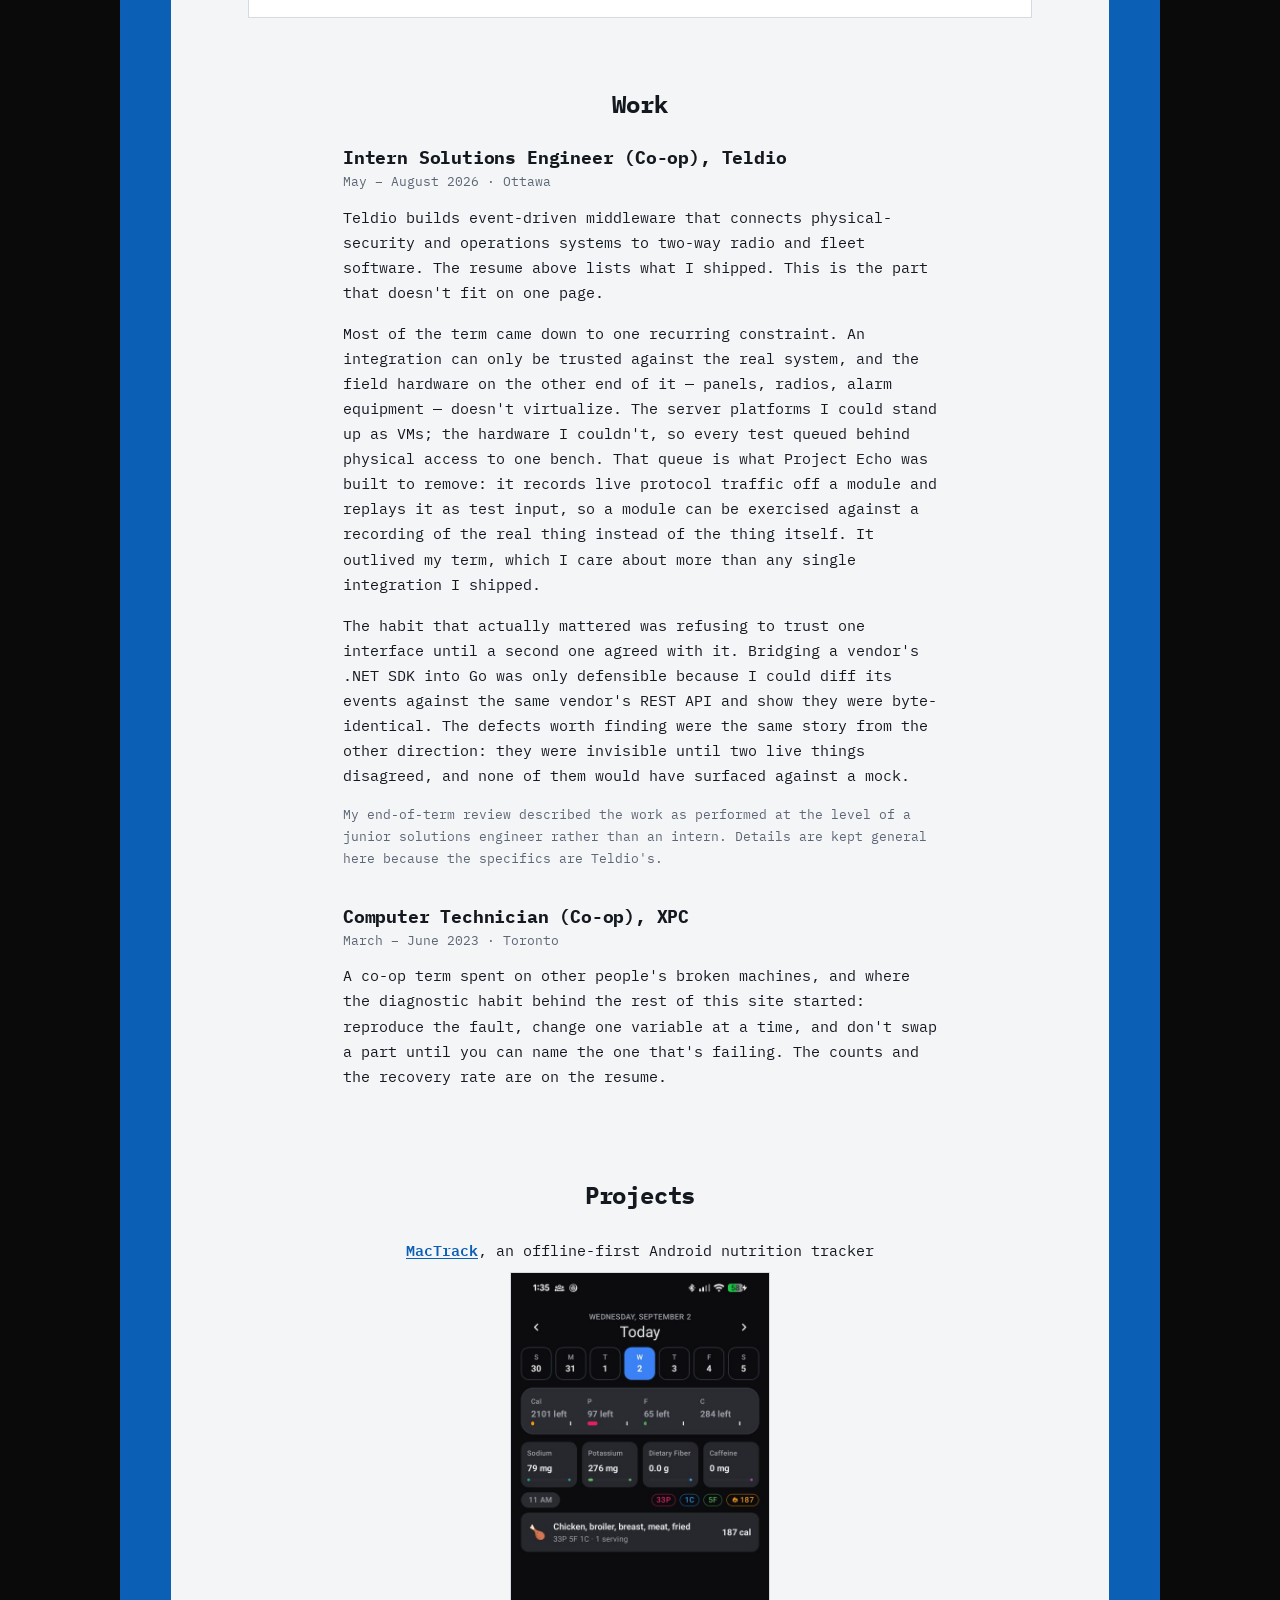
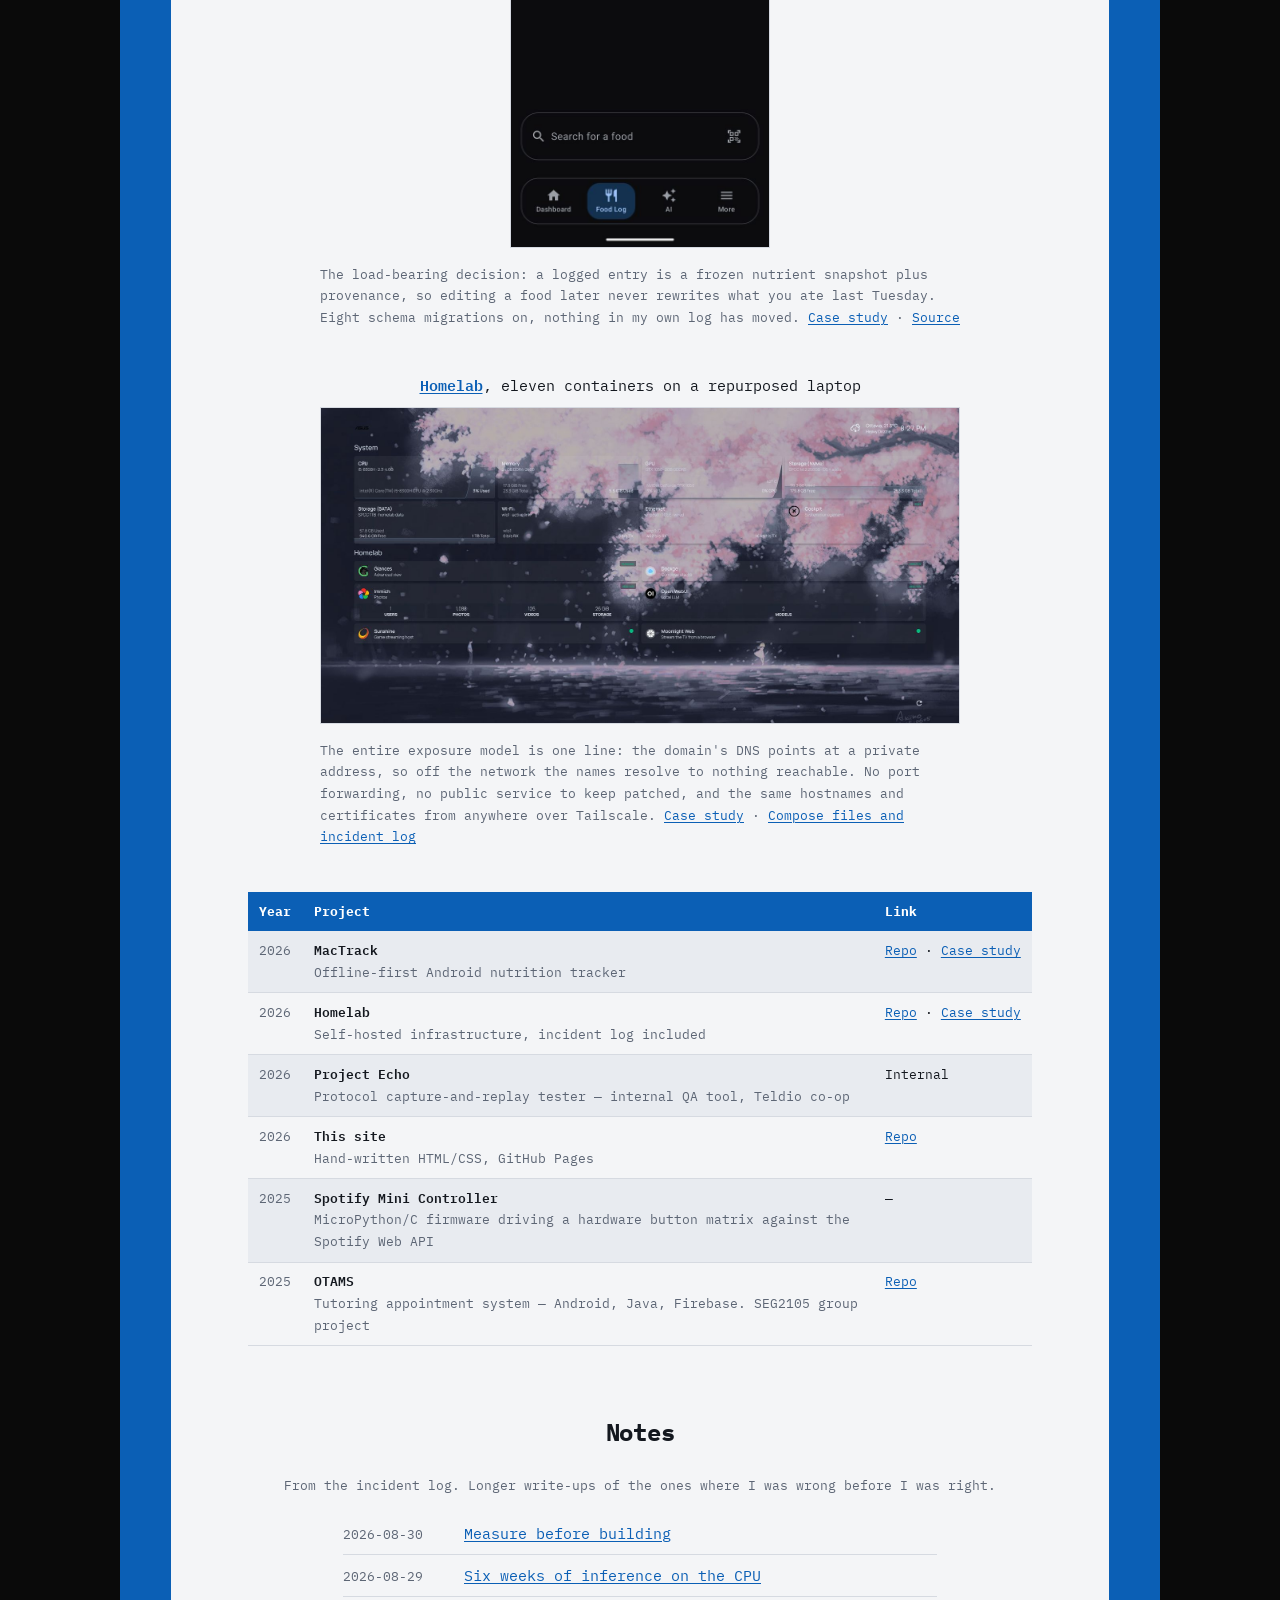
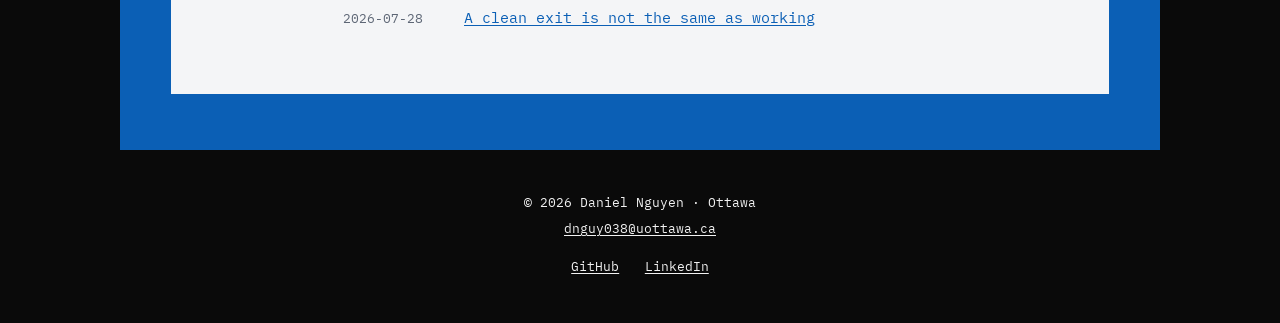
==== commit d1427b6c: "Resume & CV: updated PDFs, toggle, Spotify row; fix content drift" ====
--- a/index.html
+++ b/index.html
@@ -35,7 +35,7 @@
           <a href="https://www.linkedin.com/in/junguyen21">LinkedIn</a> ·
           <a href="mailto:dnguy038@uottawa.ca">Email</a>
         </p>
-        <p class="lede">Third-year computer engineering co-op student at the University of Ottawa. This summer I did integration engineering at Teldio. On my own time I build MacTrack, an offline-first Android nutrition tracker, and I run a small self-hosted homelab that I treat like production.</p>
+        <p class="lede">Third-year computer engineering co-op student at the University of Ottawa. This summer I did integration engineering at Teldio. On my own time I built MacTrack, an offline-first Android nutrition tracker, and I run a small self-hosted homelab that I treat like production.</p>
         <p class="seeking">Looking for a Winter 2027 co-op (January start) in software or infrastructure, in Ottawa or Toronto.</p>
       </section>
 
@@ -48,7 +48,7 @@
             <dt>cause</dt>
             <dd>The compose service had no <code>runtime: nvidia</code>. The container never saw the GPU. Misdiagnosed as a hardware limit for six weeks.</dd>
             <dt>fix</dt>
-            <dd>Add the runtime and the NVIDIA env vars. Prompt eval went from 77 to 800+ tokens/s.</dd>
+            <dd>Add the runtime and the NVIDIA env vars. Prompt eval went from 77 to 730–870 tokens/s.</dd>
             <dt>rule</dt>
             <dd>Before blaming hardware, prove the container can see it: <code>docker exec &lt;c&gt; nvidia-smi</code></dd>
           </dl>
@@ -73,22 +73,18 @@
         <h2>Work</h2>
 
         <article class="entry">
-          <h3>Solutions Engineering Co-op, Teldio</h3>
+          <h3>Intern Solutions Engineer (Co-op), Teldio</h3>
           <p class="meta">May – August 2026 · Ottawa</p>
-          <p>Teldio builds event-driven middleware that connects physical-security and operations systems to two-way radio and fleet software. I was given real integration work from the first week rather than an intern project, and by the second half of the term I was running my own workstreams with light supervision.</p>
-          <ul>
-            <li>Designed and built an internal capture-and-replay testing tool that records live protocol traffic from integration modules and replays it as automated test input, so QA can validate modules without physical hardware on the bench. It's still in use after my term.</li>
-            <li>Contributed to five integration surfaces across access-control and intrusion-detection platforms, taking work from research through proof of concept, live validation, and handoff to R&amp;D.</li>
-            <li>Bridged a vendor .NET SDK into Go modules and verified it emitted output identical to the vendor's REST API, validated against two live system versions.</li>
-            <li>Debugged protocol- and integration-level defects that only showed up against live systems, including an MQTT conformance issue reported upstream to the vendor.</li>
-          </ul>
+          <p>Teldio builds event-driven middleware that connects physical-security and operations systems to two-way radio and fleet software. The resume above lists what I shipped. This is the part that doesn't fit on one page.</p>
+          <p>Most of the term came down to one recurring constraint. An integration can only be trusted against the real system, and the field hardware on the other end of it — panels, radios, alarm equipment — doesn't virtualize. The server platforms I could stand up as VMs; the hardware I couldn't, so every test queued behind physical access to one bench. That queue is what Project Echo was built to remove: it records live protocol traffic off a module and replays it as test input, so a module can be exercised against a recording of the real thing instead of the thing itself. It outlived my term, which I care about more than any single integration I shipped.</p>
+          <p>The habit that actually mattered was refusing to trust one interface until a second one agreed with it. Bridging a vendor's .NET SDK into Go was only defensible because I could diff its events against the same vendor's REST API and show they were byte-identical. The defects worth finding were the same story from the other direction: they were invisible until two live things disagreed, and none of them would have surfaced against a mock.</p>
           <p class="aside">My end-of-term review described the work as performed at the level of a junior solutions engineer rather than an intern. Details are kept general here because the specifics are Teldio's.</p>
         </article>
 
         <article class="entry">
-          <h3>Computer Technician, XPC</h3>
+          <h3>Computer Technician (Co-op), XPC</h3>
           <p class="meta">March – June 2023 · Toronto</p>
-          <p>Diagnosed and repaired 50+ desktops, laptops, and servers, resolving OS and hardware faults with a roughly 90% recovery rate using structured diagnostics. Built and tuned 20+ custom PCs for gaming and audio-production clients.</p>
+          <p>A co-op term spent on other people's broken machines, and where the diagnostic habit behind the rest of this site started: reproduce the fault, change one variable at a time, and don't swap a part until you can name the one that's failing. The counts and the recovery rate are on the resume.</p>
         </article>
       </section>
 
@@ -98,13 +94,13 @@
         <div class="showcase">
           <p class="cap"><a href="mactrack.html">MacTrack</a>, an offline-first Android nutrition tracker</p>
           <img src="assets/img/mactrack-foodlog.jpg" width="540" height="1200" style="max-width:260px" alt="MacTrack food log screen showing the week strip, remaining macros, and a logged chicken entry">
-          <p class="blurb">Kotlin and Jetpack Compose on a Room database that has gone through eight schema migrations without losing a row. Canadian nutrient data bundled in, barcode scanning that works without a network. <a href="mactrack.html">Case study</a> · <a href="https://github.com/Diraclol/MacTrack">Source</a></p>
+          <p class="blurb">The load-bearing decision: a logged entry is a frozen nutrient snapshot plus provenance, so editing a food later never rewrites what you ate last Tuesday. Eight schema migrations on, nothing in my own log has moved. <a href="mactrack.html">Case study</a> · <a href="https://github.com/Diraclol/MacTrack">Source</a></p>
         </div>
 
         <div class="showcase">
           <p class="cap"><a href="homelab.html">Homelab</a>, eleven containers on a repurposed laptop</p>
           <img src="assets/img/homelab-dashboard.jpg" width="1600" height="789" alt="Homelab dashboard showing CPU, memory, GPU and storage panels above the running services">
-          <p class="blurb">Immutable Fedora, Docker Compose, every service behind HTTPS on a wildcard certificate with nothing exposed to the internet, the same hostnames from anywhere over Tailscale. <a href="homelab.html">Case study</a> · <a href="https://github.com/Diraclol/Homelab">Compose files and incident log</a></p>
+          <p class="blurb">The entire exposure model is one line: the domain's DNS points at a private address, so off the network the names resolve to nothing reachable. No port forwarding, no public service to keep patched, and the same hostnames and certificates from anywhere over Tailscale. <a href="homelab.html">Case study</a> · <a href="https://github.com/Diraclol/Homelab">Compose files and incident log</a></p>
         </div>
 
         <table class="all-projects">
@@ -112,7 +108,7 @@
           <tbody>
             <tr><td>2026</td><td><strong>MacTrack</strong> Offline-first Android nutrition tracker</td><td><a href="https://github.com/Diraclol/MacTrack">Repo</a> · <a href="mactrack.html">Case study</a></td></tr>
             <tr><td>2026</td><td><strong>Homelab</strong> Self-hosted infrastructure, incident log included</td><td><a href="https://github.com/Diraclol/Homelab">Repo</a> · <a href="homelab.html">Case study</a></td></tr>
-            <tr><td>2026</td><td><strong>Protocol capture-and-replay tester</strong> Internal QA tool, Teldio co-op</td><td>Internal</td></tr>
+            <tr><td>2026</td><td><strong>Project Echo</strong> Protocol capture-and-replay tester — internal QA tool, Teldio co-op</td><td>Internal</td></tr>
             <tr><td>2026</td><td><strong>This site</strong> Hand-written HTML/CSS, GitHub Pages</td><td><a href="https://github.com/Diraclol/Diraclol.github.io">Repo</a></td></tr>
             <tr><td>2025</td><td><strong>Spotify Mini Controller</strong> MicroPython/C firmware driving a hardware button matrix against the Spotify Web API</td><td>—</td></tr>
             <tr><td>2025</td><td><strong>OTAMS</strong> Tutoring appointment system — Android, Java, Firebase. SEG2105 group project</td><td><a href="https://github.com/Diraclol/OTAMS">Repo</a></td></tr>
@@ -124,9 +120,9 @@
         <h2>Notes</h2>
         <p class="center">From the incident log. Longer write-ups of the ones where I was wrong before I was right.</p>
         <ul class="list">
+          <li><span class="when">2026-08-30</span> <a href="notes.html#measure">Measure before building</a></li>
           <li><span class="when">2026-08-29</span> <a href="notes.html#gpu">Six weeks of inference on the CPU</a></li>
           <li><span class="when">2026-07-28</span> <a href="notes.html#exit-zero">A clean exit is not the same as working</a></li>
-          <li><span class="when">2026-08-30</span> <a href="notes.html#measure">Measure before building</a></li>
         </ul>
       </section>
 
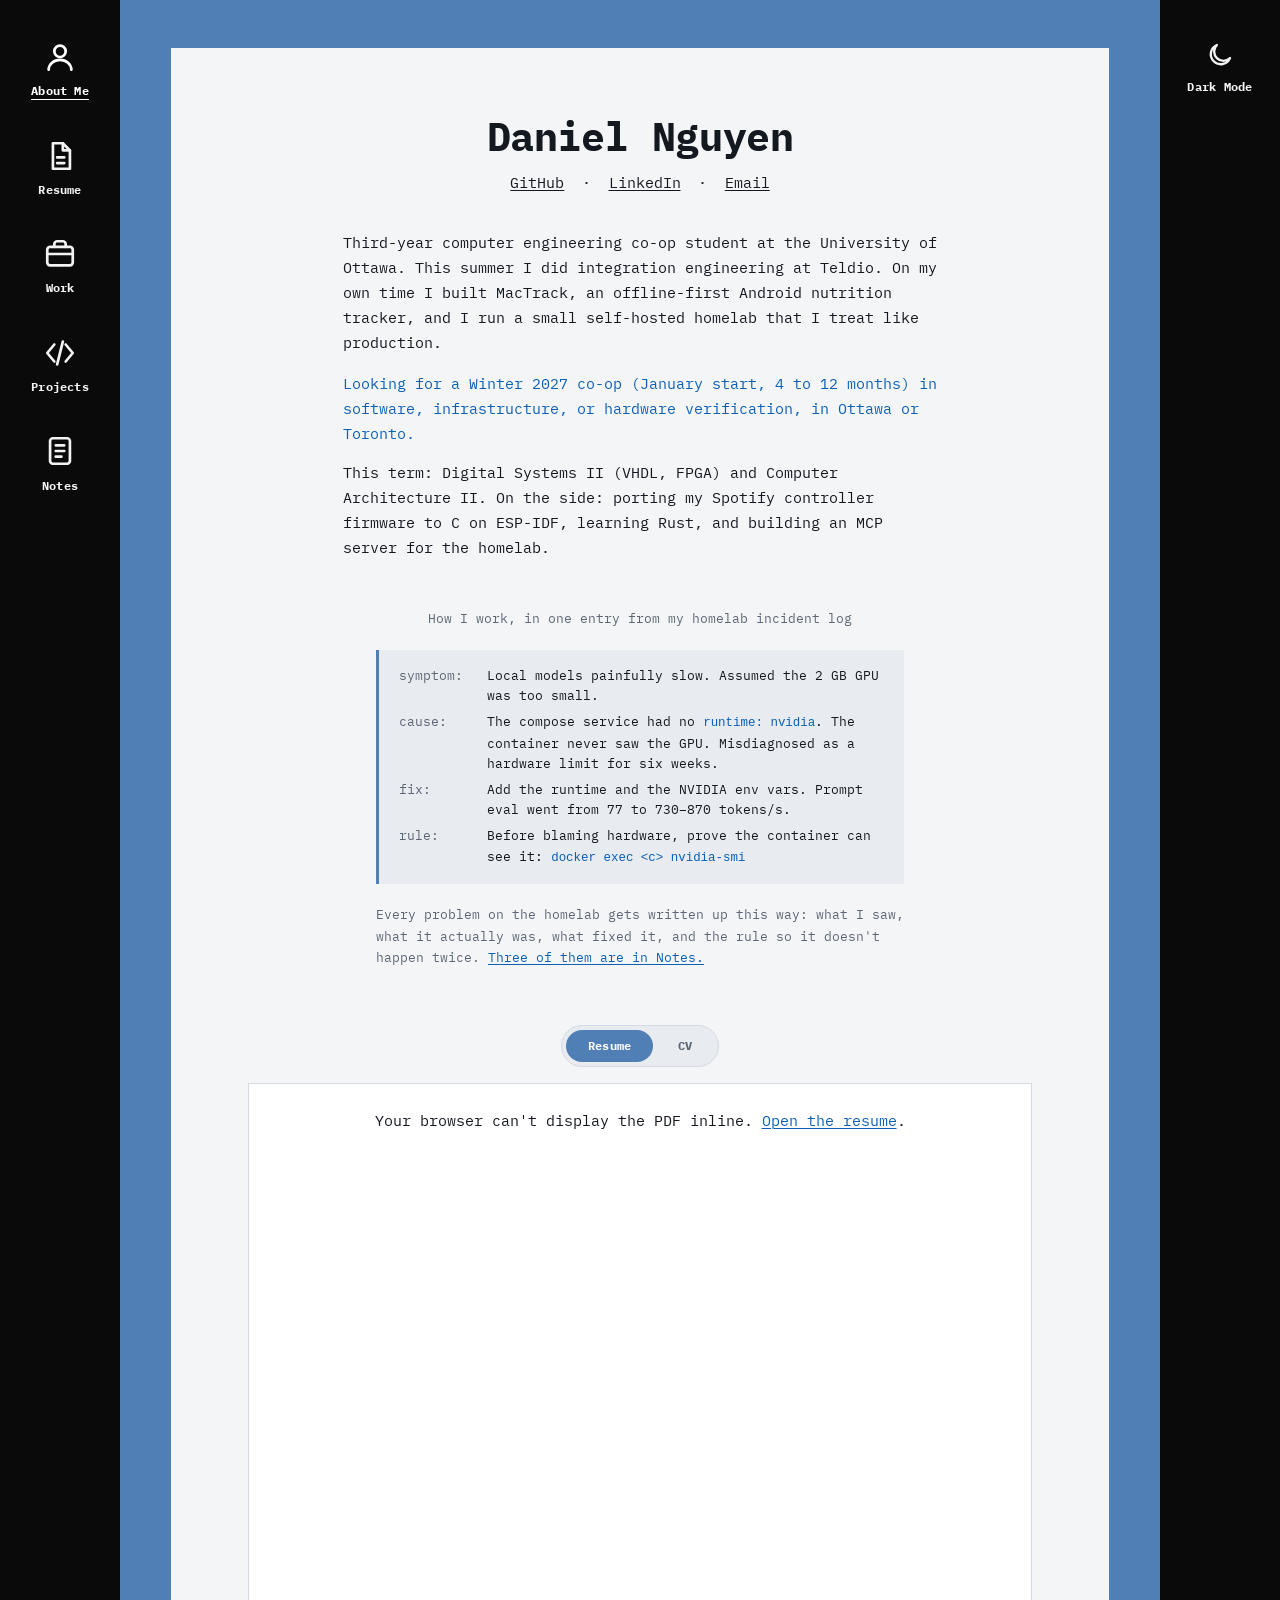
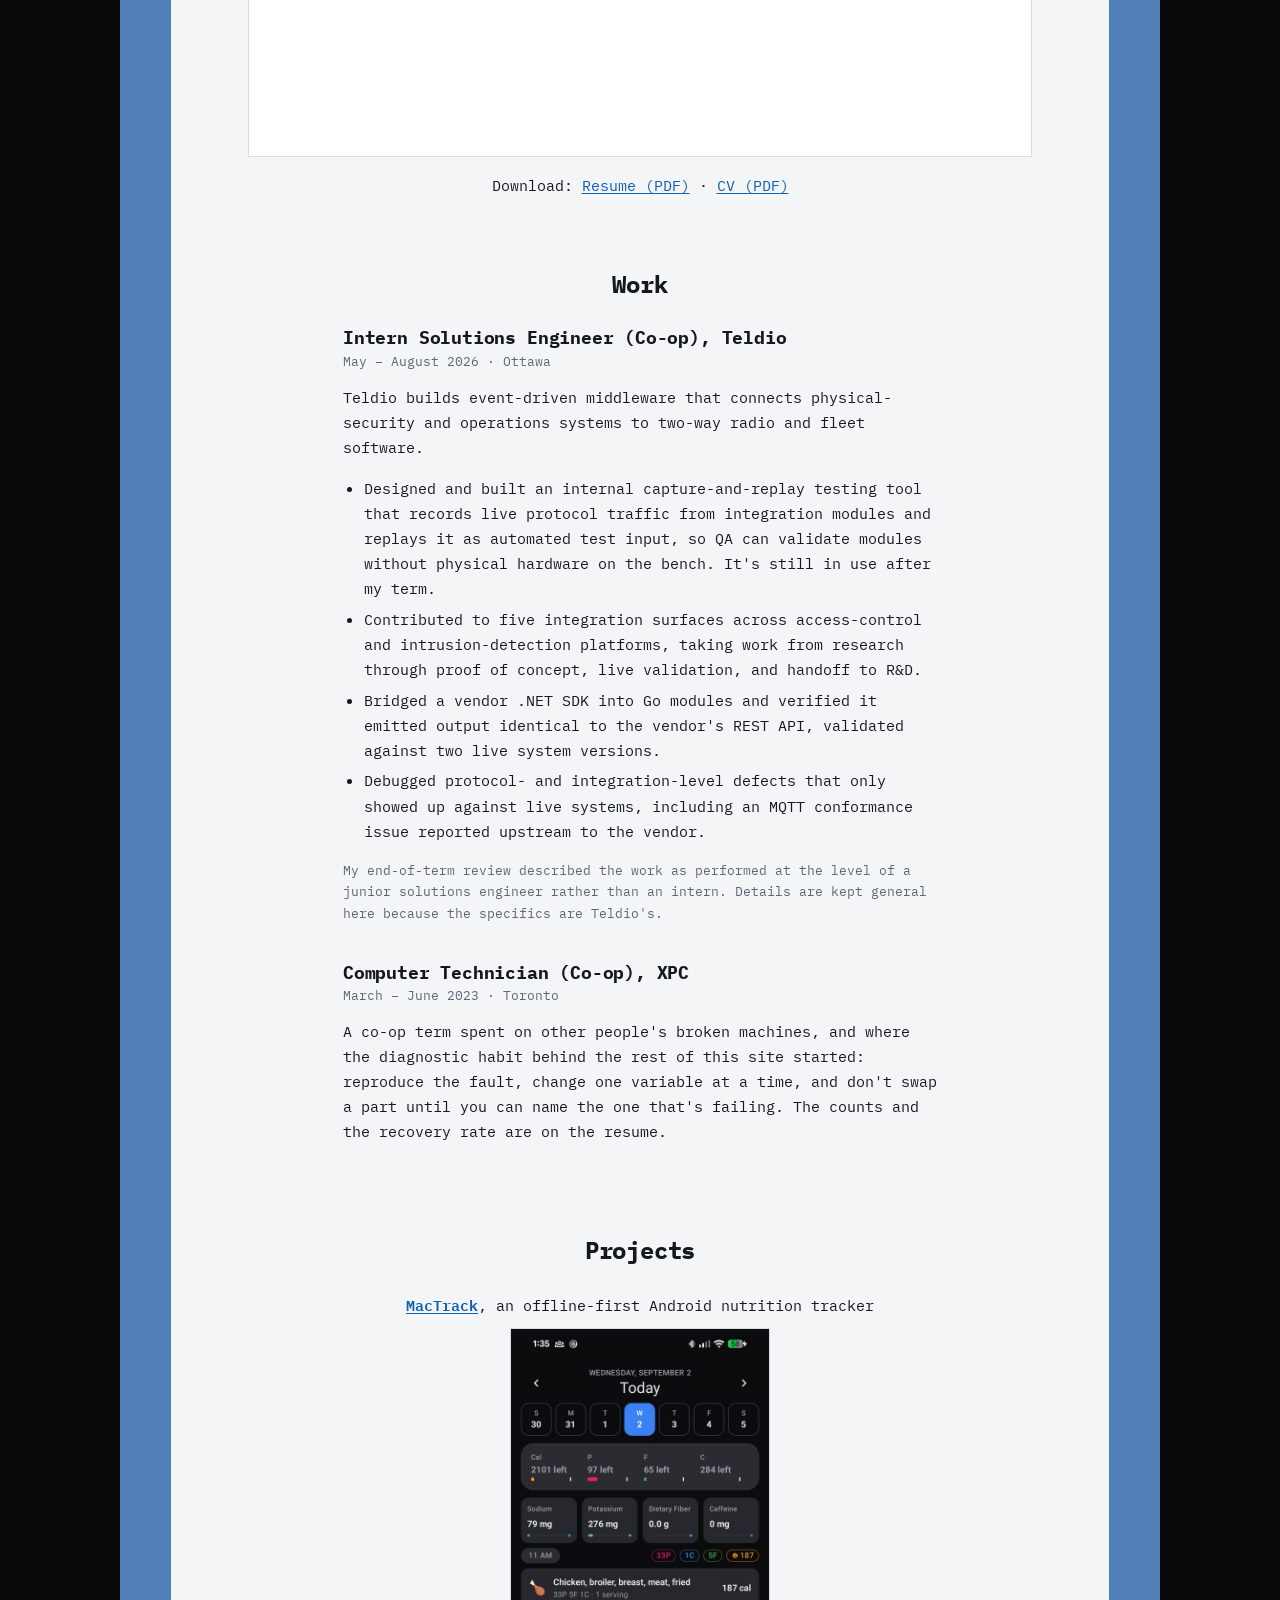
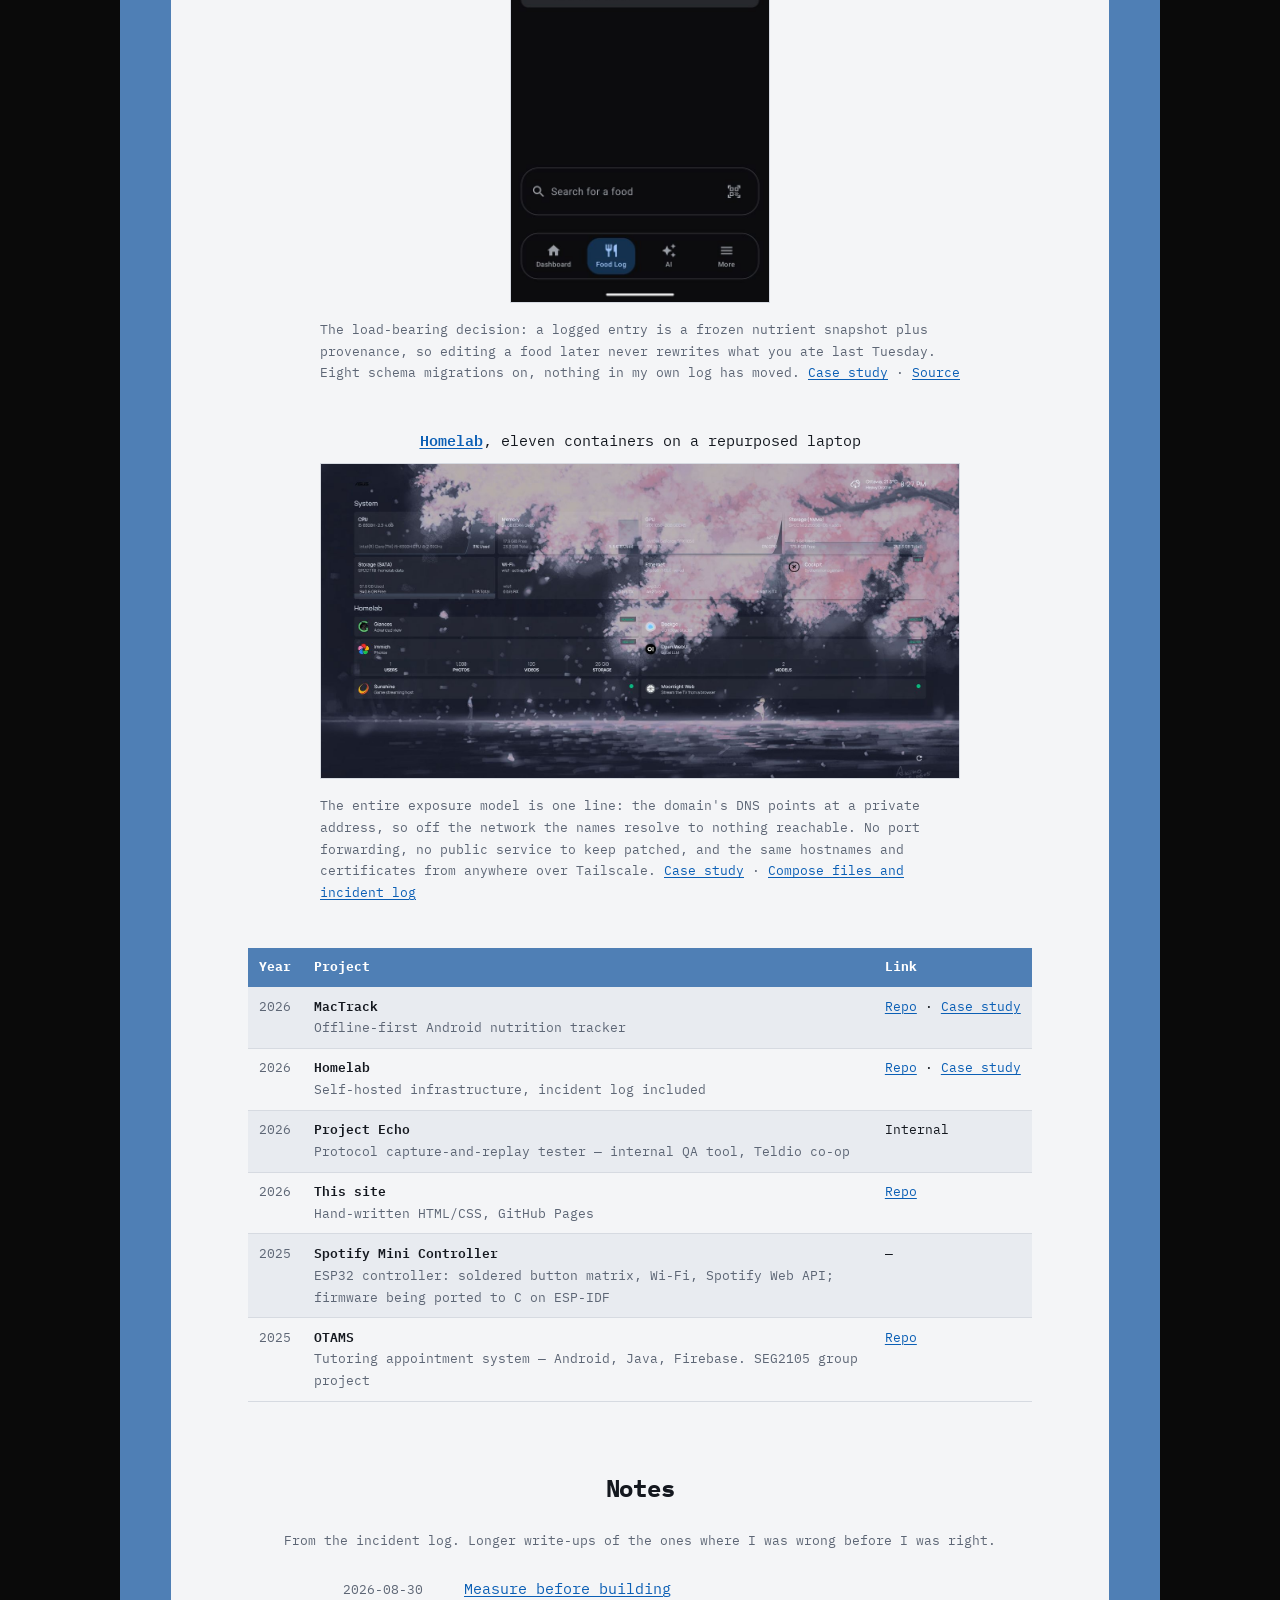
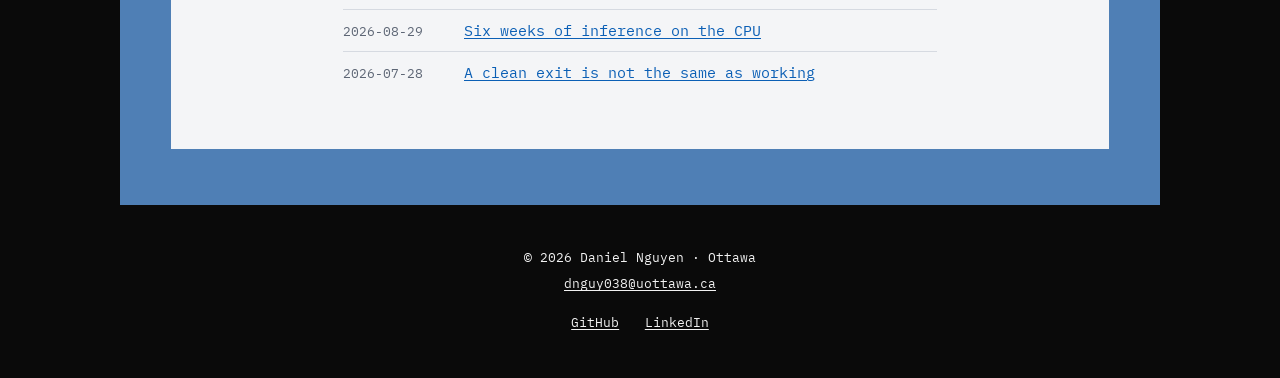
==== commit 20c7eb4d: "Frame colour, resume/CV, intro, Work bullets, homelab Next section" ====
--- a/index.html
+++ b/index.html
@@ -36,7 +36,8 @@
           <a href="mailto:dnguy038@uottawa.ca">Email</a>
         </p>
         <p class="lede">Third-year computer engineering co-op student at the University of Ottawa. This summer I did integration engineering at Teldio. On my own time I built MacTrack, an offline-first Android nutrition tracker, and I run a small self-hosted homelab that I treat like production.</p>
-        <p class="seeking">Looking for a Winter 2027 co-op (January start) in software or infrastructure, in Ottawa or Toronto.</p>
+        <p class="seeking">Looking for a Winter 2027 co-op (January start, 4 to 12 months) in software, infrastructure, or hardware verification, in Ottawa or Toronto.</p>
+        <p class="now">This term: Digital Systems II (VHDL, FPGA) and Computer Architecture II. On the side: porting my Spotify controller firmware to C on ESP-IDF, learning Rust, and building an MCP server for the homelab.</p>
       </section>
 
       <section class="how-i-work" aria-labelledby="hiw">
@@ -67,6 +68,7 @@
             <p style="padding:1.5rem;text-align:center">Your browser can't display the PDF inline. <a href="assets/DanielNguyenResume.pdf">Open the resume</a>.</p>
           </object>
         </div>
+        <p class="cv-download">Download: <a href="assets/DanielNguyenResume.pdf" download>Resume (PDF)</a> · <a href="assets/DanielNguyenCV.pdf" download>CV (PDF)</a></p>
       </section>
 
       <section class="section" id="work">
@@ -75,9 +77,13 @@
         <article class="entry">
           <h3>Intern Solutions Engineer (Co-op), Teldio</h3>
           <p class="meta">May – August 2026 · Ottawa</p>
-          <p>Teldio builds event-driven middleware that connects physical-security and operations systems to two-way radio and fleet software. The resume above lists what I shipped. This is the part that doesn't fit on one page.</p>
-          <p>Most of the term came down to one recurring constraint. An integration can only be trusted against the real system, and the field hardware on the other end of it — panels, radios, alarm equipment — doesn't virtualize. The server platforms I could stand up as VMs; the hardware I couldn't, so every test queued behind physical access to one bench. That queue is what Project Echo was built to remove: it records live protocol traffic off a module and replays it as test input, so a module can be exercised against a recording of the real thing instead of the thing itself. It outlived my term, which I care about more than any single integration I shipped.</p>
-          <p>The habit that actually mattered was refusing to trust one interface until a second one agreed with it. Bridging a vendor's .NET SDK into Go was only defensible because I could diff its events against the same vendor's REST API and show they were byte-identical. The defects worth finding were the same story from the other direction: they were invisible until two live things disagreed, and none of them would have surfaced against a mock.</p>
+          <p>Teldio builds event-driven middleware that connects physical-security and operations systems to two-way radio and fleet software.</p>
+          <ul>
+            <li>Designed and built an internal capture-and-replay testing tool that records live protocol traffic from integration modules and replays it as automated test input, so QA can validate modules without physical hardware on the bench. It's still in use after my term.</li>
+            <li>Contributed to five integration surfaces across access-control and intrusion-detection platforms, taking work from research through proof of concept, live validation, and handoff to R&amp;D.</li>
+            <li>Bridged a vendor .NET SDK into Go modules and verified it emitted output identical to the vendor's REST API, validated against two live system versions.</li>
+            <li>Debugged protocol- and integration-level defects that only showed up against live systems, including an MQTT conformance issue reported upstream to the vendor.</li>
+          </ul>
           <p class="aside">My end-of-term review described the work as performed at the level of a junior solutions engineer rather than an intern. Details are kept general here because the specifics are Teldio's.</p>
         </article>
 
@@ -110,7 +116,7 @@
             <tr><td>2026</td><td><strong>Homelab</strong> Self-hosted infrastructure, incident log included</td><td><a href="https://github.com/Diraclol/Homelab">Repo</a> · <a href="homelab.html">Case study</a></td></tr>
             <tr><td>2026</td><td><strong>Project Echo</strong> Protocol capture-and-replay tester — internal QA tool, Teldio co-op</td><td>Internal</td></tr>
             <tr><td>2026</td><td><strong>This site</strong> Hand-written HTML/CSS, GitHub Pages</td><td><a href="https://github.com/Diraclol/Diraclol.github.io">Repo</a></td></tr>
-            <tr><td>2025</td><td><strong>Spotify Mini Controller</strong> MicroPython/C firmware driving a hardware button matrix against the Spotify Web API</td><td>—</td></tr>
+            <tr><td>2025</td><td><strong>Spotify Mini Controller</strong> ESP32 controller: soldered button matrix, Wi-Fi, Spotify Web API; firmware being ported to C on ESP-IDF</td><td>—</td></tr>
             <tr><td>2025</td><td><strong>OTAMS</strong> Tutoring appointment system — Android, Java, Firebase. SEG2105 group project</td><td><a href="https://github.com/Diraclol/OTAMS">Repo</a></td></tr>
           </tbody>
         </table>
--- a/assets/style.css
+++ b/assets/style.css
@@ -6,7 +6,7 @@
    ------------------------------------------------------------------ */
 
 :root {
-  --frame: #0b5fb5;          /* the page colour behind the card (MacTrack cobalt) */
+  --frame: #4f7fb5;          /* the page colour behind the card (MacTrack cobalt) */
   --side: #0a0a0a;           /* sidebars + footer */
   --side-ink: #f2f2f2;
   --paper: #f4f5f7;          /* the card */
@@ -40,7 +40,7 @@
   --well: #1b2029;
   --link: #7fb8f0;
   --link-ink: #a9d0f7;
-  --frame: #083f78;
+  --frame: #2f4f74;
 }
 
 @media (prefers-color-scheme: dark) {
@@ -52,7 +52,7 @@
     --well: #1b2029;
     --link: #7fb8f0;
     --link-ink: #a9d0f7;
-    --frame: #083f78;
+    --frame: #2f4f74;
   }
 }
 
@@ -191,6 +191,7 @@
 .intro .icons svg { width: 26px; height: 26px; stroke: currentColor; fill: none; stroke-width: 1.9; stroke-linecap: round; stroke-linejoin: round; }
 .intro .lede { text-align: left; max-width: var(--measure); margin: 0 auto 1rem; }
 .intro .seeking { text-align: left; max-width: var(--measure); margin: 0 auto; color: var(--link); }
+.intro .now { text-align: left; max-width: var(--measure); margin: 0.85rem auto 0; }
 
 /* ---- sections ------------------------------------------------------- */
 
@@ -268,6 +269,7 @@
 /* resume embed */
 .cv-embed { max-width: 52rem; margin: 0 auto 1rem; border: 1px solid var(--rule); background: #fff; }
 .cv-embed object { display: block; width: 100%; height: 42rem; }
+.cv-download { text-align: center; }
 
 /* project showcase: image centered, caption above */
 .showcase { text-align: center; max-width: 40rem; margin: 0 auto 2.75rem; }
@@ -330,6 +332,9 @@
 /* ---- responsive ----------------------------------------------------- */
 
 @media (max-width: 900px) {
+  /* small text at 0.82rem is the hard-to-read part on a phone, not the body copy */
+  :root { --t-s: 0.88rem; }
+  body { line-height: 1.72; }
   .shell { grid-template-columns: minmax(0, 1fr); }
   .side-stick {
     position: static;
@@ -340,12 +345,12 @@
     gap: 0.8rem 1.1rem;
   }
   .side-nav { flex-direction: row; flex-wrap: wrap; justify-content: center; gap: 0.8rem 1.1rem; }
-  .side-nav a { font-size: 0.65rem; gap: 0.3rem; }
+  .side-nav a { font-size: 0.72rem; gap: 0.3rem; }
   .side-nav a svg { width: 26px; height: 26px; }
   .side.right { display: none; }
   .side.left .theme-toggle { display: flex; }
   .card-col { padding: 1rem 0.75rem 1.5rem; min-width: 0; }
-  .card { padding: 1.75rem 1rem 2.25rem; min-width: 0; overflow-wrap: anywhere; }
+  .card { padding: 1.75rem 1rem 2.25rem; min-width: 0; overflow-wrap: break-word; }
   .cv-embed, .all-projects { overflow-x: auto; }
   .screens { grid-template-columns: 1fr; }
   .all-projects td:last-child { white-space: normal; }
@@ -356,6 +361,43 @@
   .list .when { display: block; min-width: 0; }
 }
 
+@media (max-width: 560px) {
+  :root { --t-4: 2.05rem; --t-3: 1.6rem; }
+
+  /* mono needs the horizontal room more than it needs the padding */
+  .card-col { padding: 0.85rem 0.5rem 1.25rem; }
+  .card { padding: 1.5rem 0.9rem 2rem; }
+
+  .intro .icons { gap: 0.9rem; flex-wrap: wrap; }
+  .cv-embed object { height: 24rem; }
+
+  /* tables stack instead of scrolling sideways */
+  .all-projects, .all-projects tbody, .all-projects tr, .all-projects td,
+  .article-body table, .article-body tbody, .article-body tr, .article-body td {
+    display: block;
+    width: 100%;
+  }
+  .all-projects thead, .article-body thead {
+    position: absolute;
+    width: 1px;
+    height: 1px;
+    overflow: hidden;
+    clip-path: inset(50%);
+  }
+  .all-projects, .article-body table { overflow-x: visible; }
+  .all-projects tr, .article-body tbody tr {
+    padding: 0.7rem 0.6rem;
+    border-bottom: 1px solid var(--rule);
+  }
+  .all-projects td, .article-body tbody td { border: 0; padding: 0.1rem 0; }
+  .all-projects tbody tr:nth-child(odd) td,
+  .article-body tbody tr:nth-child(odd) td { background: none; }
+  .all-projects tr:nth-child(odd),
+  .article-body tbody tr:nth-child(odd) { background: var(--well); }
+  .all-projects td:first-child { color: var(--muted); }
+  .article-body tbody td:first-child { font-weight: 600; color: var(--ink); }
+}
+
 @media (min-width: 901px) {
   .side.left .theme-toggle { display: none; }
 }
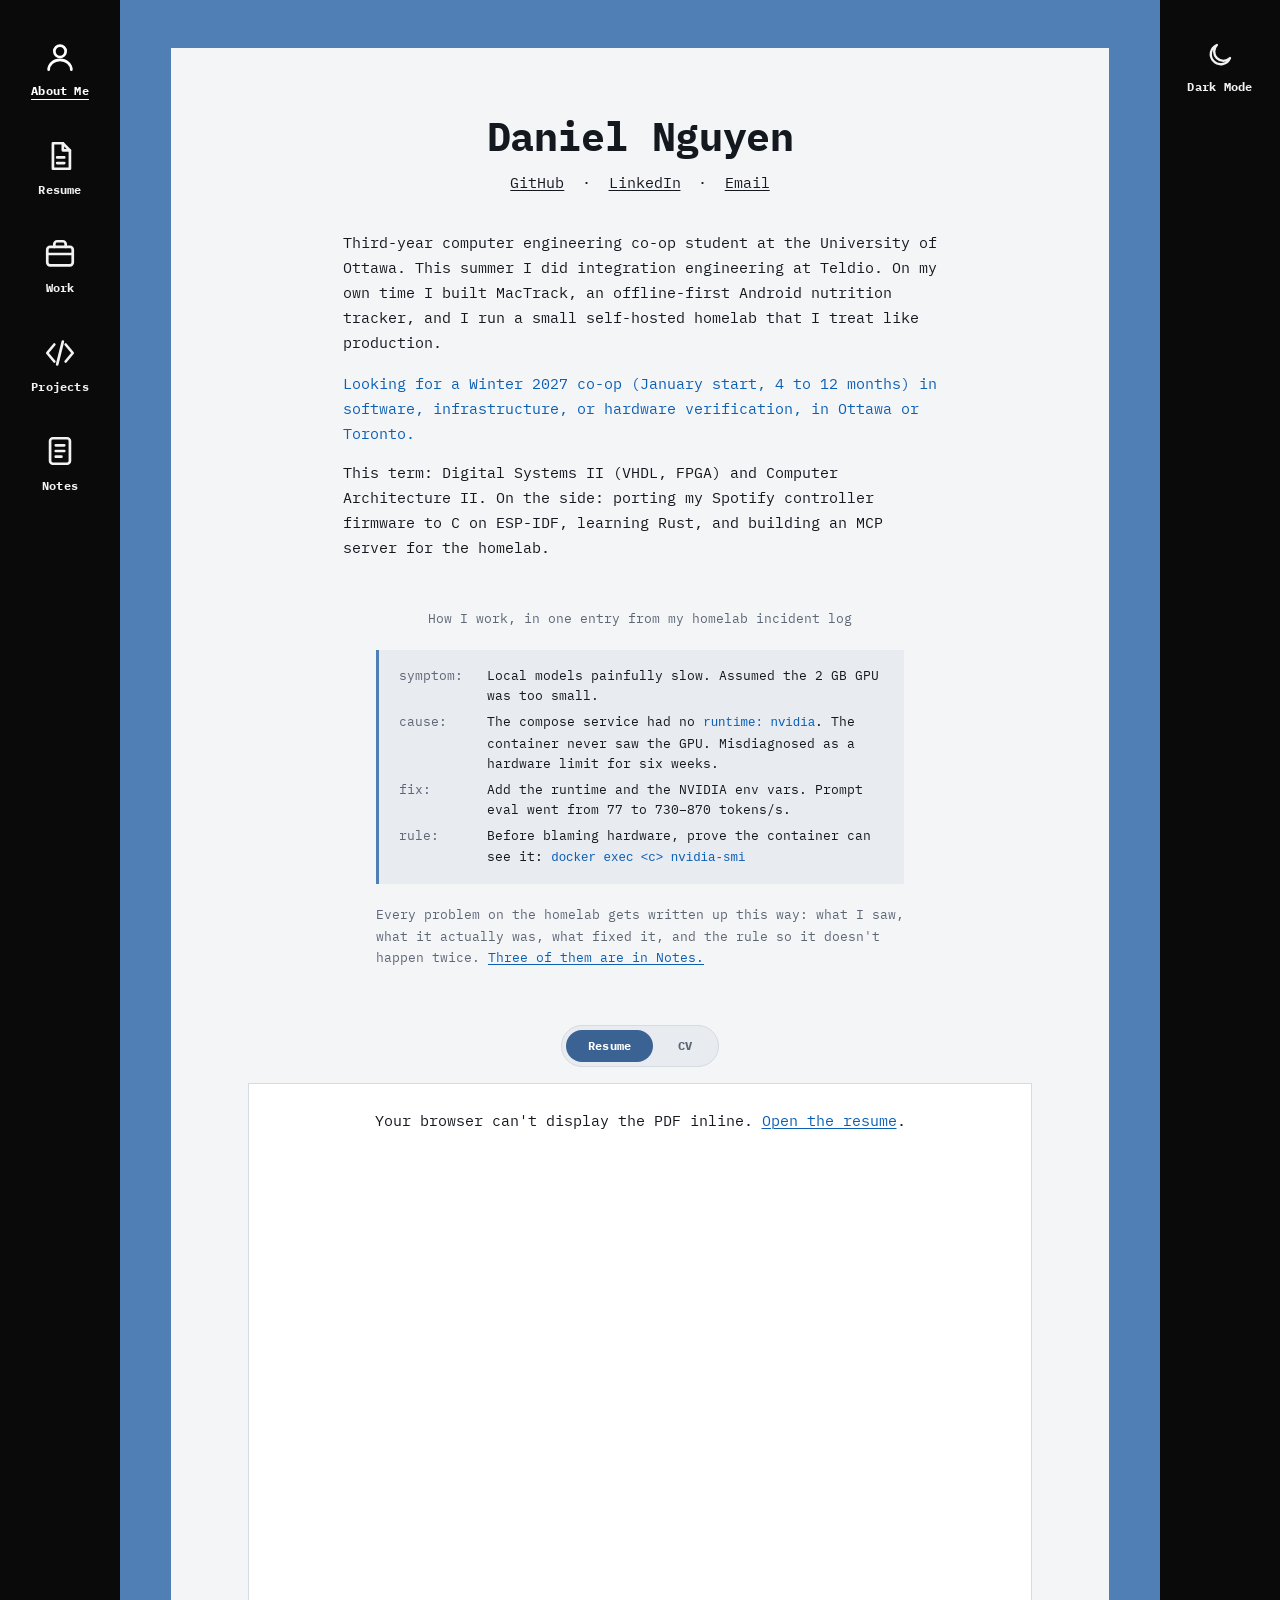
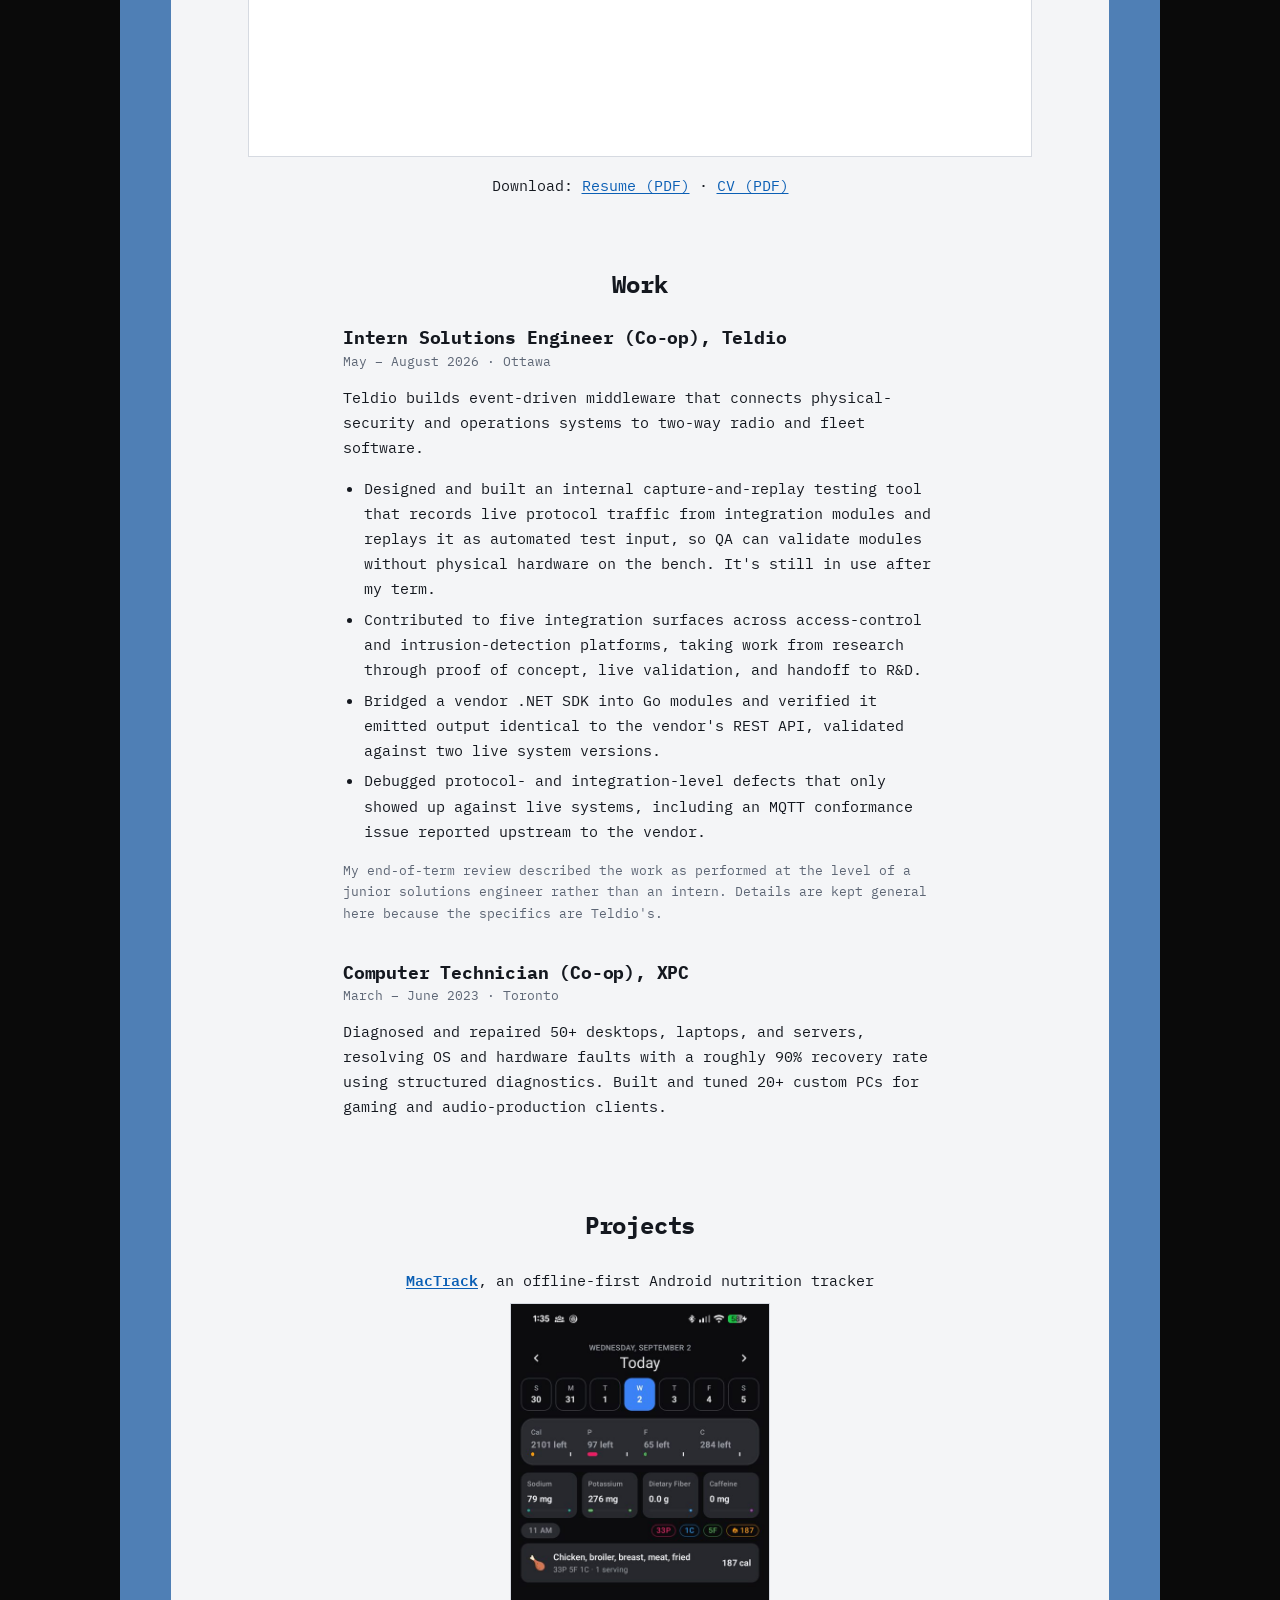
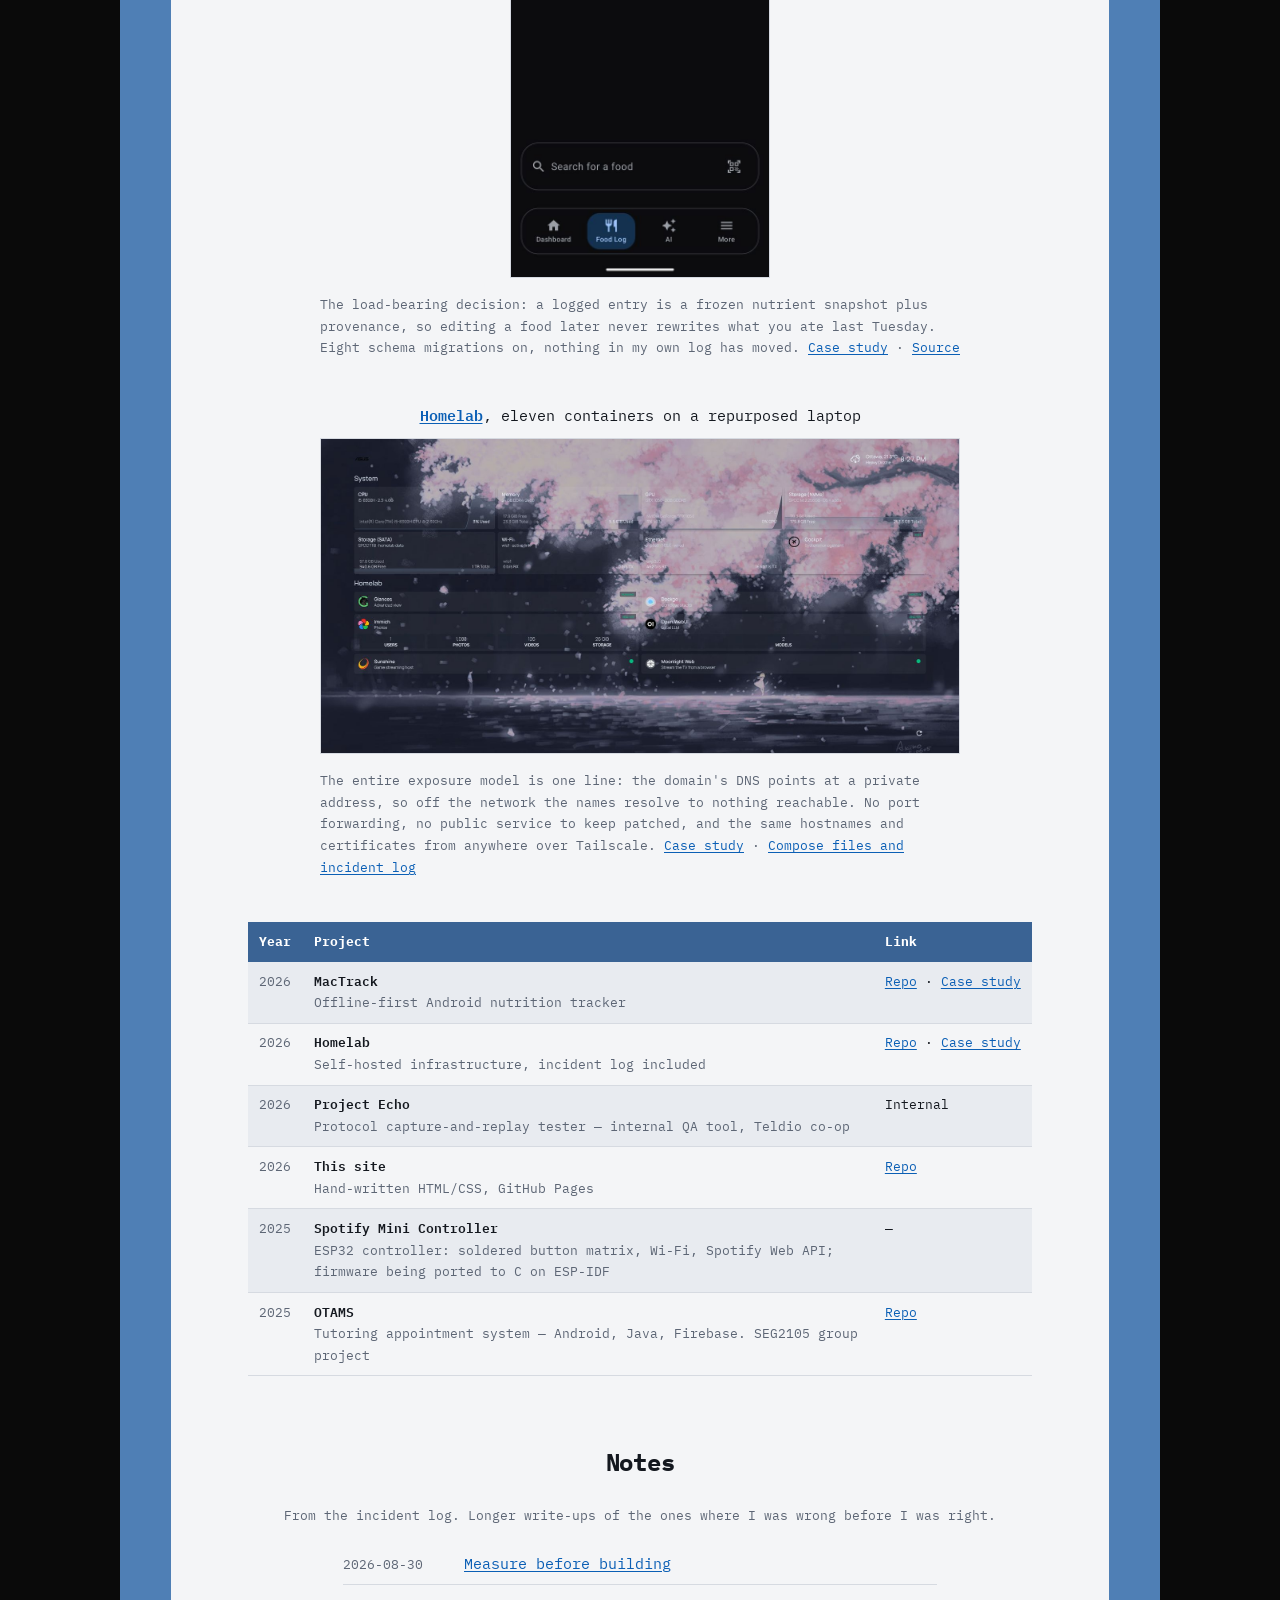
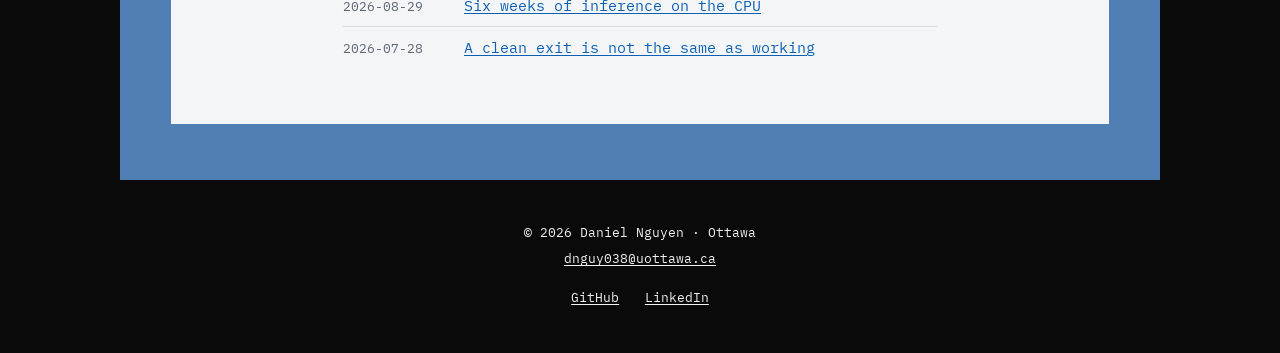
==== commit 7203ac36: "Split --fill token for AA contrast; restore XPC bullet copy" ====
--- a/index.html
+++ b/index.html
@@ -90,7 +90,7 @@
         <article class="entry">
           <h3>Computer Technician (Co-op), XPC</h3>
           <p class="meta">March – June 2023 · Toronto</p>
-          <p>A co-op term spent on other people's broken machines, and where the diagnostic habit behind the rest of this site started: reproduce the fault, change one variable at a time, and don't swap a part until you can name the one that's failing. The counts and the recovery rate are on the resume.</p>
+          <p>Diagnosed and repaired 50+ desktops, laptops, and servers, resolving OS and hardware faults with a roughly 90% recovery rate using structured diagnostics. Built and tuned 20+ custom PCs for gaming and audio-production clients.</p>
         </article>
       </section>
 
--- a/assets/style.css
+++ b/assets/style.css
@@ -7,6 +7,7 @@
 
 :root {
   --frame: #4f7fb5;          /* the page colour behind the card (MacTrack cobalt) */
+  --fill: #3a6394;           /* solid blue under white text: table headers, active pill */
   --side: #0a0a0a;           /* sidebars + footer */
   --side-ink: #f2f2f2;
   --paper: #f4f5f7;          /* the card */
@@ -41,6 +42,7 @@
   --link: #7fb8f0;
   --link-ink: #a9d0f7;
   --frame: #2f4f74;
+  --fill: #2f4f74;
 }
 
 @media (prefers-color-scheme: dark) {
@@ -53,6 +55,7 @@
     --link: #7fb8f0;
     --link-ink: #a9d0f7;
     --frame: #2f4f74;
+    --fill: #2f4f74;
   }
 }
 
@@ -264,7 +267,7 @@
   cursor: pointer;
 }
 .doc-toggle button:hover { color: var(--ink); }
-.doc-toggle button[aria-pressed="true"] { background: var(--frame); color: #fff; }
+.doc-toggle button[aria-pressed="true"] { background: var(--fill); color: #fff; }
 
 /* resume embed */
 .cv-embed { max-width: 52rem; margin: 0 auto 1rem; border: 1px solid var(--rule); background: #fff; }
@@ -281,7 +284,7 @@
 
 /* tables */
 table { border-collapse: collapse; width: 100%; font-size: var(--t-s); margin: 0 auto 1rem; }
-th { background: var(--frame); color: #fff; text-align: left; padding: 0.55rem 0.7rem; font-weight: 700; }
+th { background: var(--fill); color: #fff; text-align: left; padding: 0.55rem 0.7rem; font-weight: 700; }
 td { padding: 0.55rem 0.7rem; border-bottom: 1px solid var(--rule); vertical-align: top; }
 tbody tr:nth-child(odd) td { background: var(--well); }
 .all-projects { max-width: 54rem; }
